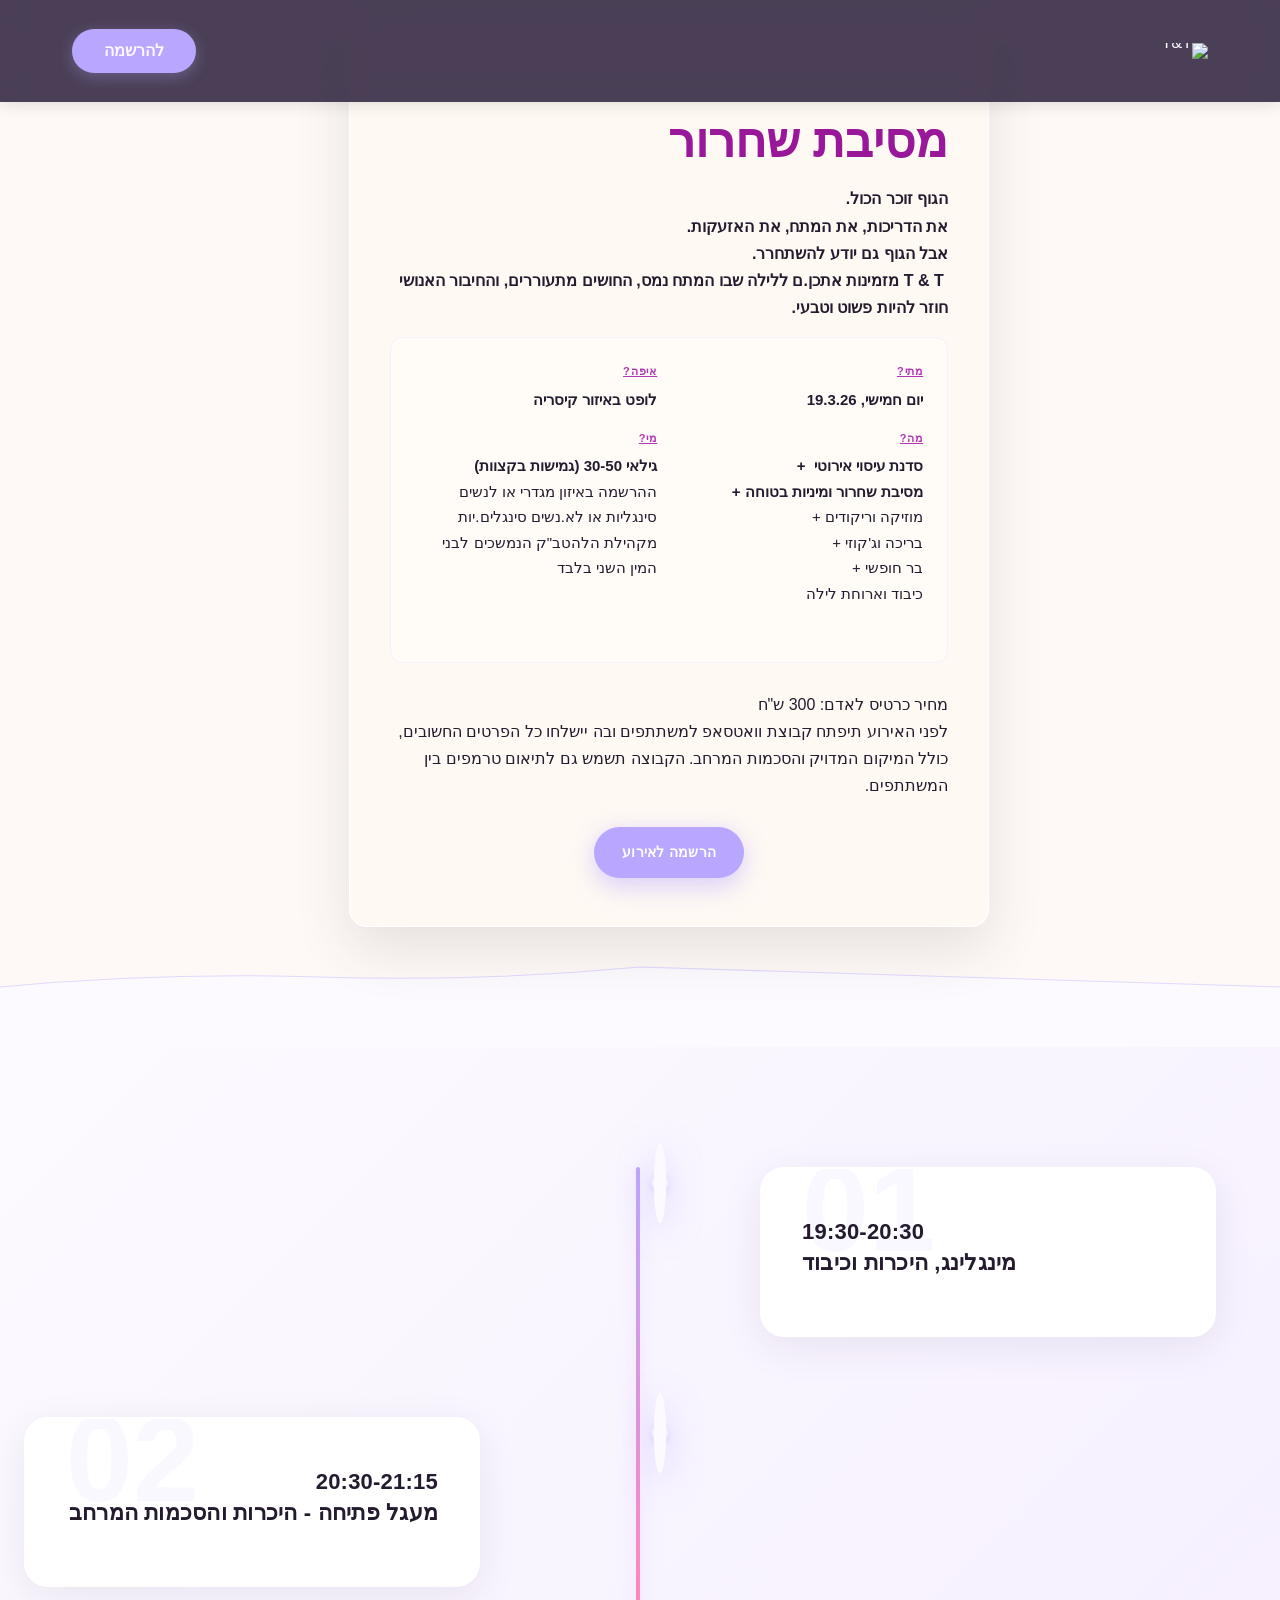
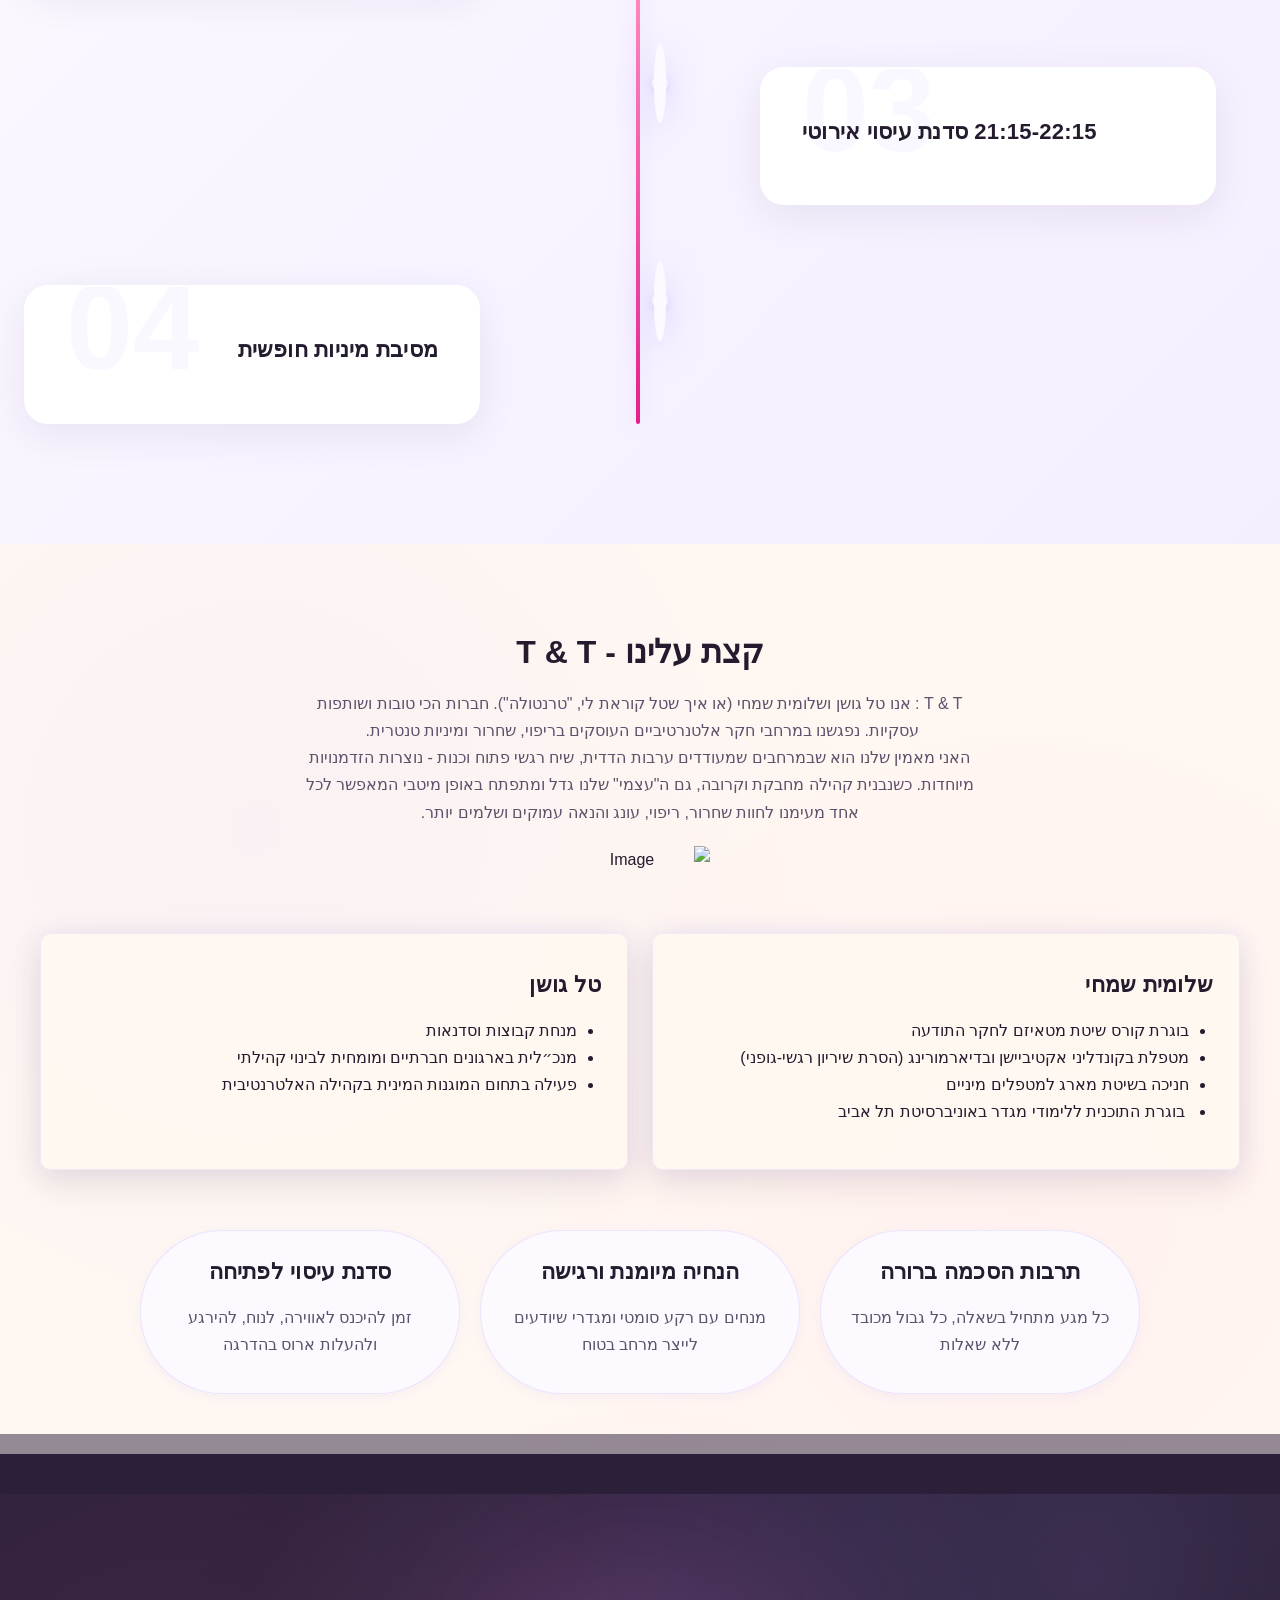
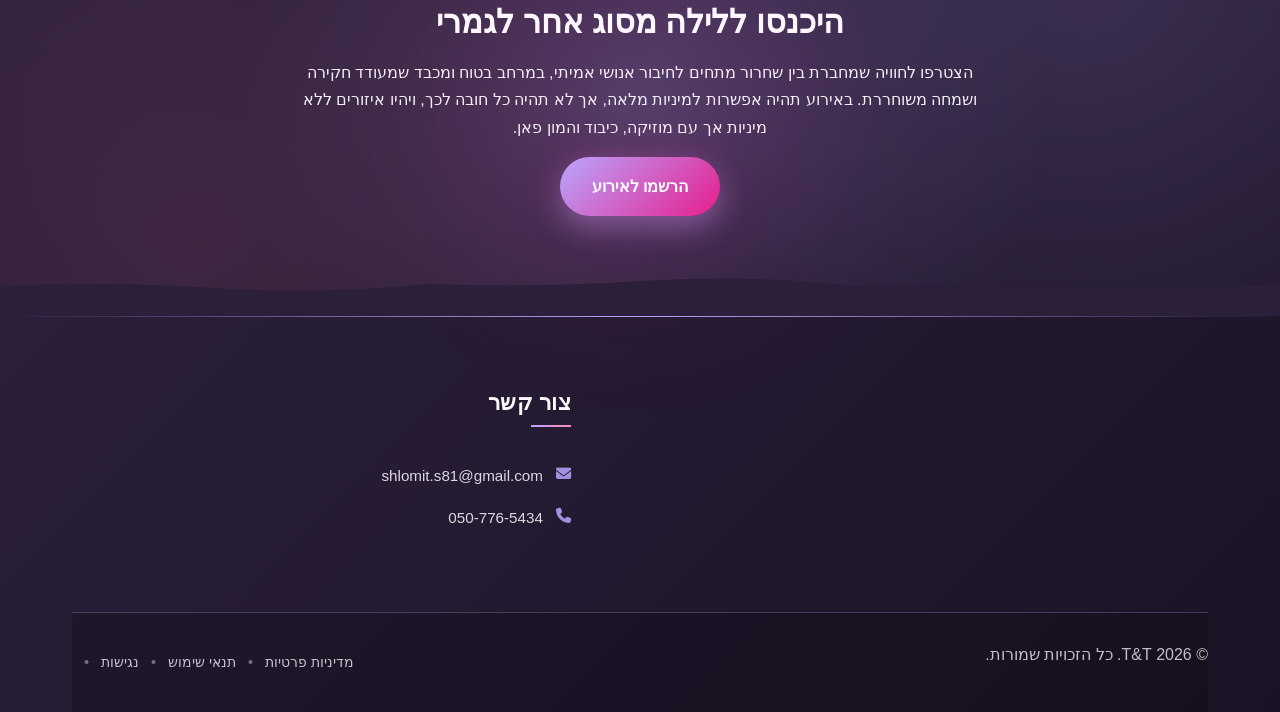
==== index.html @ 91c40672 "Background sync: Progressive GitHub Sync" ====
<!DOCTYPE html>
<html lang="he" dir="rtl">
<head>
    <meta charset="UTF-8">
    <meta name="viewport" content="width=device-width, initial-scale=1.0">
    <meta name="robots" content="index, follow">
    <title>חוויות מגע זוגיות לשחרור מתח ואינטימיות — ZAPPY</title>
    <meta name="description" content="גלו סדנאות couples massage workshop במרחב קדוש ומכבד. ZAPPY מציעה ערבי מבוגרים טרנספורמטיביים לשחרור מתח, חיבור אנושי אמיתי וחקר חושני מבוסס הסכמה.">
    <meta name="keywords" content="couples massage workshop, tension and trauma release, ZAPPY, סדנאות מגע זוגיות, שחרור מתח">
    
    <!-- Favicons -->
    <link rel="icon" type="image/x-icon" href="/assets/favicon.ico">
    <link rel="icon" type="image/png" sizes="16x16" href="/assets/favicon-16x16.png">
    <link rel="icon" type="image/png" sizes="32x32" href="/assets/favicon-32x32.png">
    <link rel="icon" type="image/png" sizes="48x48" href="/assets/favicon-48x48.png">
    <link rel="icon" type="image/png" sizes="192x192" href="/assets/favicon-192x192.png">
    <link rel="icon" type="image/png" sizes="512x512" href="/assets/favicon-512x512.png">
    <link rel="apple-touch-icon" href="/assets/apple-touch-icon.png">
    <!-- Zappy Analytics -->
<script>
(function() {
  'use strict';
  
  // Configuration
  var config = {
    websiteId: '87315eb5-92f8-407b-a94e-891c50e72c09',
    apiUrl: 'https://api.zappy5.com/api/analytics/track',
    sessionDuration: 30 * 60 * 1000, // 30 minutes
    visitorDuration: 30 * 24 * 60 * 60 * 1000, // 30 days
    trackPageViews: true,
    trackClicks: true,
    trackFormSubmissions: true
  };
  
  // Generate or retrieve persistent visitor ID (30 days)
  function getVisitorId() {
    var visitorKey = 'zappy_visitor_' + config.websiteId;
    var visitor = null;
    
    try {
      visitor = localStorage.getItem(visitorKey);
      if (visitor) {
        var visitorData = JSON.parse(visitor);
        var now = Date.now();
        
        // Check if visitor ID is still valid (30 days)
        if (now - visitorData.created < config.visitorDuration) {
          // Update last seen timestamp
          visitorData.lastSeen = now;
          localStorage.setItem(visitorKey, JSON.stringify(visitorData));
          return visitorData.id;
        }
      }
    } catch (e) {
      console.warn('Zappy Analytics: LocalStorage not available');
    }
    
    // Generate new visitor ID
    var newVisitorId = 'zv_' + Date.now() + '_' + Math.random().toString(36).substr(2, 9);
    
    try {
      localStorage.setItem(visitorKey, JSON.stringify({
        id: newVisitorId,
        created: Date.now(),
        lastSeen: Date.now()
      }));
    } catch (e) {
      // Continue without local storage
    }
    
    return newVisitorId;
  }
  
  // Generate or retrieve session ID (30 minutes)
  function getSessionId() {
    var sessionKey = 'zappy_session_' + config.websiteId;
    var session = null;
    
    try {
      session = sessionStorage.getItem(sessionKey);
      if (session) {
        var sessionData = JSON.parse(session);
        var now = Date.now();
        
        // Check if session is still valid
        if (now - sessionData.timestamp < config.sessionDuration) {
          // Update timestamp
          sessionData.timestamp = now;
          sessionStorage.setItem(sessionKey, JSON.stringify(sessionData));
          return sessionData.id;
        }
      }
    } catch (e) {
      console.warn('Zappy Analytics: SessionStorage not available');
    }
    
    // Generate new session ID
    var newSessionId = 'zs_' + Date.now() + '_' + Math.random().toString(36).substr(2, 9);
    
    try {
      sessionStorage.setItem(sessionKey, JSON.stringify({
        id: newSessionId,
        timestamp: Date.now()
      }));
    } catch (e) {
      // Continue without session storage
    }
    
    return newSessionId;
  }
  
  var visitorId = getVisitorId();
  var sessionId = getSessionId();
  
  // Track an event
  function trackEvent(eventType, data) {
    data = data || {};
    
    var eventData = {
      website_id: config.websiteId,
      event_type: eventType,
      page_path: window.location.pathname,
      referrer: document.referrer || 'direct',
      visitor_id: visitorId,
      session_id: sessionId,
      metadata: data
    };
    
    // Use sendBeacon if available (better for page unload events)
    if (navigator.sendBeacon) {
      var blob = new Blob([JSON.stringify(eventData)], { type: 'application/json' });
      navigator.sendBeacon(config.apiUrl, blob);
    } else {
      // Fallback to fetch
      fetch(config.apiUrl, {
        method: 'POST',
        headers: {
          'Content-Type': 'application/json'
        },
        body: JSON.stringify(eventData),
        keepalive: true
      }).catch(function(error) {
        console.warn('Zappy Analytics: Failed to track event', error);
      });
    }
  }
  
  // Track page view
  if (config.trackPageViews) {
    trackEvent('pageview', {
      title: document.title,
      url: window.location.href
    });
  }
  
  // Track clicks on important elements
  if (config.trackClicks) {
    document.addEventListener('click', function(e) {
      var target = e.target;
      
      // Track button clicks (counted as actions)
      if (target.tagName === 'BUTTON' || target.closest('button')) {
        var button = target.tagName === 'BUTTON' ? target : target.closest('button');
        trackEvent('click', {
          element: 'button',
          text: button.textContent.trim().substring(0, 100),
          id: button.id || null,
          class: button.className || null
        });
      }
      
      // Track link clicks (navigation - not counted as actions)
      else if (target.tagName === 'A' || target.closest('a')) {
        var link = target.tagName === 'A' ? target : target.closest('a');
        trackEvent('navigation', {
          element: 'link',
          text: link.textContent.trim().substring(0, 100),
          href: link.href,
          external: link.hostname !== window.location.hostname
        });
      }
    }, true);
  }
  
  // Track form submissions
  if (config.trackFormSubmissions) {
    document.addEventListener('submit', function(e) {
      var form = e.target;
      
      trackEvent('form_submit', {
        form_id: form.id || null,
        form_name: form.name || null,
        form_action: form.action || null,
        form_method: form.method || 'GET'
      });
    }, true);
  }
  
  // Track time on page (send on page unload)
  var pageLoadTime = Date.now();
  
  window.addEventListener('beforeunload', function() {
    var timeOnPage = Math.floor((Date.now() - pageLoadTime) / 1000); // in seconds
    
    trackEvent('page_unload', {
      time_on_page: timeOnPage,
      page_path: window.location.pathname
    });
  });
  
  // Expose tracking function globally for custom events
  window.zappyAnalytics = {
    track: trackEvent,
    getVisitorId: function() { return visitorId; },
    getSessionId: function() { return sessionId; }
  };
  
})();
</script>
<!-- End Zappy Analytics -->
    <meta property="og:title" content="חוויות מגע זוגיות לשחרור מתח ואינטימיות — T&amp;T">
  <meta property="og:description" content="גלו סדנאות couples massage workshop במרחב קדוש ומכבד. T&amp;T מציעה ערבי מבוגרים טרנספורמטיביים לשחרור מתח, חיבור אנושי אמיתי וחקר חושני מבוסס הסכמה.">
  <meta property="og:type" content="website">
  <meta property="og:locale" content="he_IL">
  
  <meta name="twitter:card" content="summary_large_image">
  <meta name="twitter:title" content="חוויות מגע זוגיות לשחרור מתח ואינטימיות — T&amp;T">
  <meta name="twitter:description" content="גלו סדנאות couples massage workshop במרחב קדוש ומכבד. T&amp;T מציעה ערבי מבוגרים טרנספורמטיביים לשחרור מתח, חיבור אנושי אמיתי וחקר חושני מבוסס הסכמה.">
  
  <link rel="stylesheet" href="https://cdnjs.cloudflare.com/ajax/libs/font-awesome/6.4.0/css/all.min.css">

    <!-- Favicons -->
    <link rel="icon" type="image/x-icon" href="/assets/favicon.ico">
    <link rel="icon" type="image/png" sizes="16x16" href="/assets/favicon-16x16.png">
    <link rel="icon" type="image/png" sizes="32x32" href="/assets/favicon-32x32.png">
    <link rel="icon" type="image/png" sizes="48x48" href="/assets/favicon-48x48.png">
    <link rel="icon" type="image/png" sizes="192x192" href="/assets/favicon-192x192.png">
    <link rel="icon" type="image/png" sizes="512x512" href="/assets/favicon-512x512.png">
    <link rel="apple-touch-icon" href="/assets/apple-touch-icon.png">
    <!-- Cookie Consent -->
    <link rel="stylesheet" href="https://cdn.jsdelivr.net/npm/vanilla-cookieconsent@3/dist/cookieconsent.css">
    <script src="https://cdn.jsdelivr.net/npm/vanilla-cookieconsent@3/dist/cookieconsent.umd.js"></script>
    <!-- Mickidum Accessibility Toolbar -->
    <script src="https://cdn.jsdelivr.net/gh/mickidum/acc_toolbar/acctoolbar/acctoolbar.min.js"></script>

<style data-zappy-section-v2-css="true">
/* V2 Regenerated Section CSS */
.index-cta-section {
  position: relative;
  background: linear-gradient(165deg, #2B1F3A 0%, #1F1529 100%);
  background-color: #2B1F3A;
  color: var(--text-light);
  padding: 80px 24px 140px;
  overflow: visible;
  direction: rtl;
}

.index-cta-section::before {
  content: '';
  position: absolute;
  top: 0;
  left: 0;
  width: 100%;
  height: 100%;
  background-image:
    radial-gradient(circle at 85% 20%, rgba(185,166,255,0.15) 0%, transparent 45%),
    radial-gradient(circle at 15% 80%, rgba(255,134,188,0.12) 0%, transparent 50%);
  pointer-events: none;
  z-index: 0;
}

.index-cta-section .index-cta-content {
  position: relative;
  max-width: 900px;
  margin: 0 auto;
  text-align: center;
  z-index: 1;
}

.index-cta-section .index-cta-text-block {
  position: relative;
  z-index: 2;
}

.index-cta-section h2 {
  font-family: Fraunces, ui-serif, Georgia, serif;
  font-size: 48px;
  font-weight: 600;
  line-height: 1.2;
  color: var(--text-light);
  margin: 0 0 24px 0;
  text-align: center;
  max-width: none !important;
}

.index-cta-section p {
  color: var(--text-light);
  line-height: 1.8;
  margin: 0 0 40px 0;
  text-align: center;
  max-width: 700px;
  margin-right: auto;
  margin-left: auto;
  opacity: 0.95;
}

.index-cta-section .index-cta-buttons {
  display: flex;
  flex-direction: row-reverse;
  justify-content: center;
  align-items: center;
  gap: 16px;
  flex-wrap: wrap;
}

.index-cta-section .btn-cta-primary {
  display: inline-block;
  background: linear-gradient(135deg, #B9A6FF 0%, #E61E8C 100%);
  color: #FFFFFF;
  padding: 16px 32px;
  border-radius: 999px;
  font-family: Manrope, ui-sans-serif, system-ui, sans-serif;
  font-weight: 700;
  font-size: 16px;
  text-decoration: none;
  box-shadow: 0 12px 28px rgba(185,166,255,0.35), 0 0 40px rgba(230,30,140,0.25);
  transition: all 0.3s ease;
  position: relative;
  overflow: hidden;
}

.index-cta-section .btn-cta-primary::before {
  content: '';
  position: absolute;
  top: 0;
  left: 0;
  width: 100%;
  height: 100%;
  background: linear-gradient(135deg, rgba(255,255,255,0.2) 0%, transparent 100%);
  opacity: 0;
  transition: opacity 0.3s ease;
}

.index-cta-section .btn-cta-primary:hover {
  transform: translateY(-2px);
  box-shadow: 0 16px 36px rgba(185,166,255,0.45), 0 0 60px rgba(230,30,140,0.35);
}

.index-cta-section .btn-cta-primary:hover::before {
  opacity: 1;
}

.index-cta-section .btn-cta-secondary {
  display: inline-block;
  background: transparent;
  color: var(--text-light);
  padding: 16px 32px;
  border-radius: 999px;
  border: 2px solid rgba(185,166,255,0.4);
  font-family: Manrope, ui-sans-serif, system-ui, sans-serif;
  font-weight: 600;
  font-size: 16px;
  text-decoration: none;
  transition: all 0.3s ease;
  backdrop-filter: blur(8px);
  background-color: rgba(185,166,255,0.08);
}

.index-cta-section .btn-cta-secondary:hover {
  border-color: rgba(185,166,255,0.7);
  background-color: rgba(185,166,255,0.15);
  transform: translateY(-2px);
  box-shadow: 0 8px 20px rgba(185,166,255,0.25);
}

.index-cta-section .index-cta-glow-orb {
  position: absolute;
  top: 50%;
  left: 50%;
  transform: translate(-50%, -50%);
  width: 500px;
  height: 500px;
  background: radial-gradient(circle, rgba(185,166,255,0.25) 0%, rgba(230,30,140,0.15) 40%, transparent 70%);
  border-radius: 50%;
  filter: blur(60px);
  pointer-events: none;
  z-index: 0;
  opacity: 0.6;
  animation: index-cta-pulse 8s ease-in-out infinite;
}

@keyframes index-cta-pulse {
  0%, 100% {
    transform: translate(-50%, -50%) scale(1);
    opacity: 0.6;
  }
  50% {
    transform: translate(-50%, -50%) scale(1.15);
    opacity: 0.8;
  }
}

.index-cta-section .index-cta-divider-wrapper {
  position: absolute;
  bottom: 0;
  left: 0;
  width: 100%;
  height: 60px;
  pointer-events: none;
  z-index: 5;
}

.index-cta-section .index-cta-divider-wrapper svg {
  display: block;
  width: 100%;
  height: 100%;
}

@media (max-width: 768px) {
  .index-cta-section {
    padding: 60px 16px 120px;
  }

  .index-cta-section h2 {
    font-size: 32px;
    margin-bottom: 20px;
  }

  .index-cta-section p {
    font-size: 16px;
    margin-bottom: 32px;
  }

  .index-cta-section .index-cta-buttons {
    flex-direction: column;
    gap: 12px;
  }

  .index-cta-section .btn-cta-primary,
  .index-cta-section .btn-cta-secondary {
    width: 100%;
    max-width: 320px;
    text-align: center;
    padding: 14px 24px;
    font-size: 15px;
  }

  .index-cta-section .index-cta-glow-orb {
    width: 300px;
    height: 300px;
  }
}
</style>
    <link rel="stylesheet" href="/styles.css">

    <style id="zappy-dropdown-submenu-styles">
      /* ========== DESKTOP DROPDOWN SUBMENU STYLES ========== */
      /* Base styles for dropdown submenus - parent must be positioned */
      .nav-menu li:has(.sub-menu), nav li:has(.sub-menu), .navbar li:has(.sub-menu), #navMenu li:has(.sub-menu) { position: relative; }
      /* Submenu base - hidden by default */
      .nav-menu .sub-menu, nav .sub-menu, .navbar .sub-menu, #navMenu .sub-menu { display: block !important; position: absolute !important; top: 100%; left: 0; min-width: 220px; background: white; border-radius: 8px; box-shadow: 0 8px 25px rgba(0,0,0,0.15); padding: 8px 0; opacity: 0; visibility: hidden; transform: translateY(10px); transition: all 0.3s ease; z-index: 1000; list-style: none; pointer-events: none; }
      /* CRITICAL: Desktop hover styles to show dropdown */
      .nav-menu li:hover > .sub-menu, nav li:hover > .sub-menu, .navbar li:hover > .sub-menu, #navMenu li:hover > .sub-menu { opacity: 1 !important; visibility: visible !important; transform: translateY(0) !important; pointer-events: auto !important; }
      /* Submenu item styling */
      .sub-menu li { list-style: none; margin: 0; padding: 0; }
      .sub-menu a { display: block !important; padding: 10px 16px !important; color: var(--text-dark, #333) !important; font-weight: 500; text-decoration: none; white-space: nowrap; transition: background-color 0.2s; }
      .sub-menu a:hover { background-color: #f5f5f5; }
      /* RTL (Hebrew/Arabic) dropdown positioning */
      [dir="rtl"] .nav-menu .sub-menu, [dir="rtl"] nav .sub-menu, [dir="rtl"] .navbar .sub-menu, html[lang="he"] .nav-menu .sub-menu, html[lang="he"] nav .sub-menu, html[lang="he"] .navbar .sub-menu, html[lang="ar"] .nav-menu .sub-menu, html[lang="ar"] nav .sub-menu, html[lang="ar"] .navbar .sub-menu { left: auto !important; right: 0 !important; }
      /* Hide empty dropdown menus */
      .sub-menu:empty, .sub-menu:not(:has(li:not(.zappy-hidden-menu-item))), .sub-menu:not(:has(li)) { display: none !important; opacity: 0 !important; visibility: hidden !important; pointer-events: none !important; }
      /* Desktop: show submenu on Menu Group hover */
      li:has(.menu-group-title):hover > .sub-menu { opacity: 1 !important; visibility: visible !important; transform: translateY(0) !important; pointer-events: auto !important; }
      /* Menu Group title styling */
      .nav-menu > li > .menu-group-title, #navMenu > li > .menu-group-title { display: inline-block; padding: 0.5rem 1rem; cursor: default; user-select: none; }
      
      /* ========== MOBILE SUBMENU STYLES ========== */
      @media (max-width: 768px) {
        .nav-menu .sub-menu, nav .sub-menu, .navbar .sub-menu, #navMenu .sub-menu { position: static !important; transform: none !important; box-shadow: none !important; background: transparent !important; max-height: 0; overflow: hidden; opacity: 0; visibility: hidden; transition: max-height 0.3s ease, opacity 0.3s ease; padding: 0 !important; border-radius: 0 !important; }
        .sub-menu.mobile-expanded { max-height: 500px !important; opacity: 1 !important; visibility: visible !important; padding: 8px 0 8px 16px !important; }
        [dir="rtl"] .sub-menu.mobile-expanded, html[lang="he"] .sub-menu.mobile-expanded { padding: 8px 16px 8px 0 !important; }
        /* Disable hover behavior on mobile */
        .nav-menu li:hover > .sub-menu, nav li:hover > .sub-menu, .navbar li:hover > .sub-menu, #navMenu li:hover > .sub-menu { opacity: 0; visibility: hidden; pointer-events: none; }
        .nav-menu li > .sub-menu.mobile-expanded, nav li > .sub-menu.mobile-expanded, .navbar li > .sub-menu.mobile-expanded, #navMenu li > .sub-menu.mobile-expanded { opacity: 1 !important; visibility: visible !important; pointer-events: auto !important; }
        .nav-menu li:has(.sub-menu), nav li:has(.sub-menu), .navbar li:has(.sub-menu), #navMenu li:has(.sub-menu) { display: flex !important; flex-wrap: wrap !important; align-items: center !important; position: relative !important; min-height: 44px !important; }
        .nav-menu li:has(.sub-menu) > a, nav li:has(.sub-menu) > a, .navbar li:has(.sub-menu) > a, #navMenu li:has(.sub-menu) > a { flex: 1 !important; min-width: 0 !important; }
        .nav-menu li:has(.sub-menu) > .menu-group-title, nav li:has(.sub-menu) > .menu-group-title, .navbar li:has(.sub-menu) > .menu-group-title, #navMenu li:has(.sub-menu) > .menu-group-title { flex: 1 !important; min-width: 0 !important; padding: 0 !important; line-height: inherit !important; }
        .nav-menu li:has(.sub-menu) > .sub-menu, nav li:has(.sub-menu) > .sub-menu, .navbar li:has(.sub-menu) > .sub-menu, #navMenu li:has(.sub-menu) > .sub-menu { flex-basis: 100% !important; width: 100% !important; }
        .nav-menu li:has(.sub-menu) > a [class*="chevron"], .nav-menu li:has(.sub-menu) > a [class*="arrow"], .nav-menu li:has(.sub-menu) > a .fa-chevron-down, .nav-menu li:has(.sub-menu) > a .fa-angle-down, nav li:has(.sub-menu) > a [class*="chevron"], nav li:has(.sub-menu) > a [class*="arrow"], #navMenu li:has(.sub-menu) > a [class*="chevron"], #navMenu li:has(.sub-menu) > a [class*="arrow"] { display: none !important; visibility: hidden !important; }
        .mobile-submenu-toggle { display: flex !important; align-items: center !important; justify-content: center !important; width: 44px !important; height: auto !important; background: transparent !important; border: none !important; cursor: pointer !important; color: var(--text-dark) !important; position: static !important; flex-shrink: 0 !important; align-self: stretch !important; z-index: 2 !important; padding: 0 !important; margin: 0 !important; }
        .mobile-submenu-toggle::after { content: '' !important; width: 0 !important; height: 0 !important; border-left: 6px solid transparent !important; border-right: 6px solid transparent !important; border-top: 7px solid currentColor !important; transition: transform 0.3s ease !important; }
        .mobile-submenu-toggle.expanded::after { transform: rotate(180deg) !important; }
        .sub-menu a { padding: 10px 0 !important; display: block !important; color: var(--text-dark) !important; }
        .navbar .sub-menu li a, nav.navbar .sub-menu li a, .zappy-products-dropdown .sub-menu a { color: var(--text-dark) !important; }
      }
      @media (min-width: 769px) { .mobile-submenu-toggle { display: none !important; } }
    </style>

    <style id="mobile-lang-menu-deployed-css">
    @media (max-width: 768px) {
      .lang-switcher,
      .nav-cta-container .lang-switcher,
      .nav-container .lang-switcher,
      .navbar .lang-switcher,
      .navbar .nav-cta-container .lang-switcher,
      .nav-icons-left .lang-switcher,
      .nav-ecommerce-icons .lang-switcher { display: none !important; }
      .mobile-lang-menu { width: 100%; border-top: 1px solid rgba(128,128,128,0.2); padding: 8px 0 0 0; margin-top: 8px; }
      .mobile-lang-toggle { display: flex !important; align-items: center; justify-content: space-between; width: 100%; padding: 12px 16px; background: none; border: none; cursor: pointer; font-size: 15px; color: inherit; font-family: inherit; }
      .mobile-lang-toggle::after { content: ''; display: inline-block; width: 8px; height: 8px; border-right: 2px solid currentColor; border-bottom: 2px solid currentColor; transform: rotate(45deg); transition: transform 0.3s ease; margin-left: 8px; }
      .mobile-lang-toggle.expanded::after { transform: rotate(-135deg); }
      .mobile-lang-options { max-height: 0; overflow: hidden; transition: max-height 0.3s ease; }
      .mobile-lang-options.expanded { max-height: 300px; }
      .mobile-lang-option { display: flex !important; align-items: center; gap: 10px; padding: 10px 24px; text-decoration: none; color: inherit; font-size: 14px; font-family: inherit; }
      .mobile-lang-option:hover { background: rgba(128,128,128,0.1); }
      .mobile-lang-option.active { font-weight: 600; opacity: 0.7; pointer-events: none; }
      .mobile-lang-option img { width: 20px; height: 20px; border-radius: 50%; }
    }
    @media (min-width: 769px) {
      .mobile-lang-menu { display: none !important; }
    }
    </style>

    <style id="zappy-widget-visibility">
      #mic-access-tool-general-button, .mic-access-tool-general-button,
      #mic-init-access-tool .mic-access-tool-general-button, #mic-init-access-tool #mic-access-tool-general-button,
      ._access-icon, #mic-access-tool-box, .mic-access-tool-box,
      #mic-init-access-tool #mic-access-tool-box, div[id*="mic-access-tool-box"], ._access-menu {
        display: none !important; visibility: hidden !important; opacity: 0 !important; pointer-events: none !important;
      }
    </style>
</head>
<body>

  <nav class="navbar" dir="rtl">
  <button class="mobile-toggle" id="mobileToggle" aria-label="תפריט" data-element-type="button" data-element-id="btn-1773267801933-qqcnd37tu" data-native-element="true">
    <svg class="hamburger-icon" width="24" height="24" viewBox="0 0 24 24" fill="none" style="width: 24px !important; height: 24px !important; display: block !important;">
      <path d="M3 12h18M3 6h18M3 18h18" stroke="currentColor" stroke-width="2" stroke-linecap="round"></path>
    </svg>
    <svg class="close-icon" width="24" height="24" viewBox="0 0 24 24" fill="none" style="display: none !important; width: 24px !important; height: 24px !important;">
      <path d="M18 6L6 18M6 6l12 12" stroke="currentColor" stroke-width="2" stroke-linecap="round"></path>
    </svg>
  </button>
  
  <button class="phone-header-btn" aria-label="התקשר" data-element-type="button" data-element-id="btn-1773267801933-v3cj1zqes" data-native-element="true">
    <svg width="24" height="24" viewBox="0 0 24 24" fill="currentColor" style="width: 24px; height: 24px;">
      <path d="M22 16.92v3a2 2 0 0 1-2.18 2 19.79 19.79 0 0 1-8.63-3.07 19.5 19.5 0 0 1-6-6 19.79 19.79 0 0 1-3.07-8.67A2 2 0 0 1 4.11 2h3a2 2 0 0 1 2 1.72 12.84 12.84 0 0 0 .7 2.81 2 2 0 0 1-.45 2.11L8.09 9.91a16 16 0 0 0 6 6l1.27-1.27a2 2 0 0 1 2.11-.45 12.84 12.84 0 0 0 2.81.7A2 2 0 0 1 22 16.92z"></path>
    </svg>
  </button>
  
  <div class="nav-container">
    <div class="nav-right-group"><div class="nav-brand">
      <a href="/" class="logo-link" style="color: rgb(36, 27, 46) !important;">
        <img src="/assets/t-t-events-and-experiences-logo-1773248964781-0slvv7.webp?v=1773248965121-ynnixu" alt="T&amp;T" class="logo zappy-editable-image" data-image-type="logo" data-original-position="static" style="position: relative;" data-element-type="image" data-element-id="img-1773270565828-bteb2vy9f">
      </a>
    </div><ul class="nav-menu" id="navMenu"></ul></div>
    
    
    
    <div class="nav-cta-container"><li class="nav-cta-item"><a href="#cta" class="nav-cta-btn">להרשמה</a></li></div>
  </div>
</nav>
<script>

// Navbar Mobile Menu Toggle and Contrast Fix
(function() {
  // Use 'load' event instead of 'DOMContentLoaded' to ensure we run AFTER all other scripts
  window.addEventListener('load', function() {
    
    // FIX MOBILE BUTTON CONTRAST
    // Detect navbar background color and apply contrasting color to mobile buttons
    const navbar = document.querySelector('.navbar, nav, header');
    if (!navbar) {
      console.log('[Navbar] Navbar element not found');
      return;
    }
    
    // DECLARE VARIABLES EARLY to avoid Temporal Dead Zone errors
    // These are used in multiple places below
    let mobileToggle = document.getElementById('mobileToggle') ||
                       document.querySelector('.mobile-toggle') ||
                       document.querySelector('.hamburger') ||
                       document.querySelector('.hamburger-menu') ||
                       document.querySelector('.menu-toggle') ||
                       document.querySelector('.burger-menu') ||
                       document.querySelector('[aria-label="Menu"]') ||
                       document.querySelector('[aria-label="תפריט"]');
    
    const phoneBtn = document.querySelector('.phone-header-btn');
    
    const computedStyle = window.getComputedStyle(navbar);
    let bgColor = computedStyle.backgroundColor;
    
    console.log('[Navbar] Initial navbar background:', bgColor);
    
    // Check if background is transparent or rgba with 0 alpha
    const isTransparent = bgColor === 'transparent' || 
                         bgColor === 'rgba(0, 0, 0, 0)' ||
                         (bgColor.startsWith('rgba') && bgColor.includes(', 0)'));
    
    if (isTransparent) {
      // Check for background-image or gradient
      const bgImage = computedStyle.backgroundImage;
      if (bgImage && bgImage !== 'none') {
        console.log('[Navbar] Navbar has background image/gradient, using dark text');
        bgColor = 'rgb(240, 240, 240)'; // Assume light background
      } else {
        // Transparent navbar - check body background
        const bodyBg = window.getComputedStyle(document.body).backgroundColor;
        console.log('[Navbar] Navbar transparent, using body background:', bodyBg);
        bgColor = bodyBg;
      }
    }
    
    // Calculate luminance to determine if background is light or dark
    const rgb = bgColor.match(/\d+/g);
    if (rgb && rgb.length >= 3) {
      const r = parseInt(rgb[0]);
      const g = parseInt(rgb[1]);
      const b = parseInt(rgb[2]);
      const luminance = (0.299 * r + 0.587 * g + 0.114 * b) / 255;
      
      // Mobile button colors are set by Claude's AI-generated CSS (same as .nav-menu a)
      // No dynamic color overrides needed - colors come from the generated navbar CSS
      console.log('[Navbar] Mobile button colors preserved from Claude CSS (luminance:', luminance.toFixed(2) + ')');
      
      // FIX ICON SIZES - Ensure SVGs are properly sized and visible
      // INJECT CRITICAL CSS TO OVERRIDE ANY CONFLICTING RULES
      const criticalCSS = document.createElement('style');
      criticalCSS.id = 'zappy-mobile-nav-fix';
      const htmlLang = document.documentElement.lang || 'en';
      const htmlDir = document.documentElement.dir || 'ltr';
      // Check both dir attribute AND lang for RTL detection
      // dir="rtl" is the most reliable indicator
      const isRTL = htmlDir === 'rtl' || htmlLang === 'he' || htmlLang === 'ar';
      
      criticalCSS.textContent = `
        /* Hide mobile buttons on desktop, show only on mobile */
        @media (min-width: 769px) {
          .mobile-toggle,
          .phone-header-btn {
            display: none !important;
          }
        }
        
        /* Show and position mobile buttons correctly on mobile */
        @media (max-width: 768px) {
          .mobile-toggle,
          .phone-header-btn {
            position: absolute !important;
            top: 50% !important;
            transform: translateY(-50%) !important;
            z-index: 1001 !important;
            display: flex !important;
            align-items: center !important;
            justify-content: center !important;
            width: 36px !important;
            height: 36px !important;
            border-radius: 50% !important;
            border: none !important;
            cursor: pointer !important;
            padding: 6px !important;
            background: none !important;
            color: var(--nav-text, var(--text-dark)) !important;
          }
          
          /* LTR positioning (default): hamburger LEFT, phone RIGHT */
          html:not([dir="rtl"]):not([lang="he"]):not([lang="ar"]) .mobile-toggle,
          html[dir="ltr"] .mobile-toggle {
            left: 12px !important;
            right: auto !important;
          }
          html:not([dir="rtl"]):not([lang="he"]):not([lang="ar"]) .phone-header-btn,
          html[dir="ltr"] .phone-header-btn {
            right: 12px !important;
            left: auto !important;
          }
          
          /* RTL positioning: hamburger RIGHT, phone LEFT */
          html[dir="rtl"] .mobile-toggle,
          html[lang="he"] .mobile-toggle,
          html[lang="ar"] .mobile-toggle {
            right: 12px !important;
            left: auto !important;
          }
          html[dir="rtl"] .phone-header-btn,
          html[lang="he"] .phone-header-btn,
          html[lang="ar"] .phone-header-btn {
            left: 12px !important;
            right: auto !important;
          }
          
          /* CRITICAL: Ensure nav-container has min-height on mobile */
          /* All children are positioned absolutely/fixed on mobile, so height:auto collapses to 0 */
          .nav-container {
            min-height: 70px !important;
            position: relative !important;
          }
          
          /* Ensure SVG icons are properly sized and inherit color */
          .mobile-toggle svg,
          .phone-header-btn svg {
            width: 24px !important;
            height: 24px !important;
            /* Don't force display - let JavaScript control hamburger/close toggle */
          }
          
          /* Reset nav-cta-container on mobile - remove desktop box-shadow/padding */
          /* that creates a visible ghost box when CTA button is hidden */
          .nav-cta-container {
            box-shadow: none !important;
            padding: 0 !important;
          }
          
          /* Hide nav-cta-container entirely on mobile when there's no lang-switcher */
          /* (only the CTA button is inside, and it's hidden on mobile) */
          .nav-cta-container:not(:has(.lang-switcher)) {
            display: none !important;
          }
          
          /* CRITICAL: Prevent hero image fade gradient from bleeding over headline text */
          /* The .image-fade-gradient has bottom: -30px (extends below parent) */
          /* On mobile stacked layout, this overlaps the h1 text below the image */
          .hero-image-column {
            overflow: hidden !important;
          }
          .image-fade-gradient {
            bottom: 0 !important;
          }
          
          /* Hide desktop language switcher on mobile - hamburger menu handles it */
          /* High specificity to override stored CSS */
          .lang-switcher,
          .nav-cta-container .lang-switcher,
          .nav-container .lang-switcher,
          .navbar .lang-switcher,
          .navbar .nav-cta-container .lang-switcher {
            display: none !important;
          }
        }
      `;
      
      // Remove existing fix if present and inject new one
      const existing = document.getElementById('zappy-mobile-nav-fix');
      if (existing) existing.remove();
      document.head.appendChild(criticalCSS);
      
      console.log('[Navbar] Critical CSS injected for mobile nav positioning');
      
      // ONLY apply inline positioning styles on mobile viewport
      // On desktop, the CSS handles hiding these buttons with display: none
      // Inline styles were breaking desktop layout by overriding CSS
      const isMobileViewport = window.innerWidth <= 768;
      
      if (mobileToggle) {
        // Icon sizing applies to all viewports for consistency
        const hamburgerIcon = mobileToggle.querySelector('.hamburger-icon');
        const closeIcon = mobileToggle.querySelector('.close-icon');
        
        if (hamburgerIcon) {
          hamburgerIcon.style.setProperty('width', '24px', 'important');
          hamburgerIcon.style.setProperty('height', '24px', 'important');
          hamburgerIcon.style.setProperty('display', 'block', 'important'); // Show hamburger by default
        }
        if (closeIcon) {
          closeIcon.style.setProperty('width', '24px', 'important');
          closeIcon.style.setProperty('height', '24px', 'important');
          closeIcon.style.setProperty('display', 'none', 'important'); // Hide close icon by default
        }
        
        // ONLY set positioning inline styles on mobile
        if (isMobileViewport) {
          mobileToggle.style.setProperty('position', 'absolute', 'important');
          mobileToggle.style.setProperty('top', '50%', 'important');
          mobileToggle.style.setProperty('transform', 'translateY(-50%)', 'important');
          mobileToggle.style.setProperty('z-index', '1001', 'important');
          
          // Clear any inline left/right so CSS can take over based on html[dir]
          mobileToggle.style.removeProperty('left');
          mobileToggle.style.removeProperty('right');
          
          console.log('[Navbar] Mobile toggle positioning applied (mobile viewport)');
        } else {
          // On desktop, clear any positioning styles to let CSS handle it
          mobileToggle.style.removeProperty('position');
          mobileToggle.style.removeProperty('top');
          mobileToggle.style.removeProperty('transform');
          mobileToggle.style.removeProperty('z-index');
          mobileToggle.style.removeProperty('left');
          mobileToggle.style.removeProperty('right');
          console.log('[Navbar] Desktop viewport - cleared mobile toggle inline positioning');
        }
      }
      
      if (phoneBtn) {
        // Icon sizing applies to all viewports
        const phoneIcon = phoneBtn.querySelector('svg');
        if (phoneIcon) {
          phoneIcon.style.width = '24px';
          phoneIcon.style.height = '24px';
          phoneIcon.setAttribute('width', '24');
          phoneIcon.setAttribute('height', '24');
        }
        
        // ONLY set positioning inline styles on mobile
        if (isMobileViewport) {
          phoneBtn.style.setProperty('position', 'absolute', 'important');
          phoneBtn.style.setProperty('top', '50%', 'important');
          phoneBtn.style.setProperty('transform', 'translateY(-50%)', 'important');
          phoneBtn.style.setProperty('z-index', '1001', 'important');
          
          // Clear any inline left/right so CSS can take over based on html[dir]
          phoneBtn.style.removeProperty('left');
          phoneBtn.style.removeProperty('right');
          
          console.log('[Navbar] Phone button positioning applied (mobile viewport)');
        } else {
          // On desktop, clear any positioning styles to let CSS handle it
          phoneBtn.style.removeProperty('position');
          phoneBtn.style.removeProperty('top');
          phoneBtn.style.removeProperty('transform');
          phoneBtn.style.removeProperty('z-index');
          phoneBtn.style.removeProperty('left');
          phoneBtn.style.removeProperty('right');
          console.log('[Navbar] Desktop viewport - cleared phone button inline positioning');
        }
      }
    } else {
      console.log('[Navbar] Could not parse background color:', bgColor);
    }
    
    // MOBILE MENU TOGGLE
    // Re-query in case DOM changed (mobileToggle already declared at top of function)
    mobileToggle = document.getElementById('mobileToggle') ||
                   document.querySelector('.mobile-toggle') ||
                   document.querySelector('.hamburger') ||
                   document.querySelector('.hamburger-menu') ||
                   document.querySelector('.menu-toggle') ||
                   document.querySelector('.burger-menu') ||
                   document.querySelector('[aria-label="Menu"]') ||
                   document.querySelector('[aria-label="תפריט"]');
    
    // EXPANDED SEARCH: Find nav menu by ID or class
    const navMenu = document.getElementById('navMenu') ||
                  document.querySelector('.nav-menu') ||
                  document.querySelector('.nav-links') ||
                  document.querySelector('nav ul:not(.submenu)');
    
    if (!mobileToggle || !navMenu) {
      console.log('[Navbar] Mobile toggle or menu not found:', { toggle: !!mobileToggle, menu: !!navMenu });
      return;
    }
    
    // Ensure navMenu has ID for CSS targeting
    if (!navMenu.id) {
      navMenu.id = 'navMenu';
    }
    
    console.log('[Navbar] Initializing mobile menu...');
    
    // Remove any existing event listeners by cloning the button
    const newToggle = mobileToggle.cloneNode(true);
    mobileToggle.parentNode.replaceChild(newToggle, mobileToggle);
    
    // Toggle menu on button click - use newToggle now
    newToggle.addEventListener('click', function(e) {
      e.preventDefault();
      e.stopPropagation();
      
      const hamburgerIcon = this.querySelector('.hamburger-icon');
      const closeIcon = this.querySelector('.close-icon');
      const isActive = navMenu.classList.contains('active');
      
      if (isActive) {
        // Close menu
        navMenu.classList.remove('active');
        if (hamburgerIcon) hamburgerIcon.style.setProperty('display', 'block', 'important');
        if (closeIcon) closeIcon.style.setProperty('display', 'none', 'important');
        document.body.style.overflow = '';
        console.log('[Navbar] Menu closed');
      } else {
        // Open menu
        navMenu.classList.add('active');
        if (hamburgerIcon) hamburgerIcon.style.setProperty('display', 'none', 'important');
        if (closeIcon) closeIcon.style.setProperty('display', 'block', 'important');
        document.body.style.overflow = 'hidden';
        console.log('[Navbar] Menu opened');
      }
    });
    
    // Close menu when clicking nav links (but NOT dropdown toggles)
    const navLinks = navMenu.querySelectorAll('a');
    navLinks.forEach(function(link) {
      link.addEventListener('click', function() {
        // Don't close if it's a dropdown child (unless it's a real navigation link)
        if (this.getAttribute('href') === '#') return;
        
        const hamburgerIcon = newToggle.querySelector('.hamburger-icon');
        const closeIcon = newToggle.querySelector('.close-icon');
        
        navMenu.classList.remove('active');
        if (hamburgerIcon) hamburgerIcon.style.setProperty('display', 'block', 'important');
        if (closeIcon) closeIcon.style.setProperty('display', 'none', 'important');
        document.body.style.overflow = '';
        console.log('[Navbar] Menu closed (link clicked)');
      });
    });
    
    // DROPDOWN MENU TOGGLE (for mobile and touch devices)
    var dropdownToggles = navMenu.querySelectorAll('.dropdown-toggle');
    dropdownToggles.forEach(function(toggle) {
      toggle.addEventListener('click', function(e) {
        e.preventDefault();
        e.stopPropagation();
        var parent = this.closest('.nav-dropdown');
        if (!parent) return;
        
        // Close other open dropdowns at the same level
        var siblings = parent.parentNode.querySelectorAll('.nav-dropdown.open');
        siblings.forEach(function(sib) {
          if (sib !== parent) sib.classList.remove('open');
        });
        
        parent.classList.toggle('open');
        console.log('[Navbar] Dropdown toggled:', parent.classList.contains('open') ? 'open' : 'closed');
      });
    });
    
    // Close dropdowns when clicking outside
    document.addEventListener('click', function(e) {
      if (!e.target.closest('.nav-dropdown')) {
        var openDropdowns = document.querySelectorAll('.nav-dropdown.open');
        openDropdowns.forEach(function(dd) { dd.classList.remove('open'); });
      }
    });
    
    console.log('[Navbar] Dropdown handlers initialized for ' + dropdownToggles.length + ' dropdowns');
    
    // Phone button functionality (phoneBtn already declared at top of function)
    if (phoneBtn) {
      phoneBtn.addEventListener('click', function() {
        // Get phone number from placeholder in page or use default
        const phoneLinks = document.querySelectorAll('a[href^="tel:"]');
        const phoneNumber = phoneLinks.length > 0 
          ? phoneLinks[0].getAttribute('href').replace('tel:', '')
          : '050-776-5434';
        
        window.location.href = 'tel:' + phoneNumber;
        console.log('[Navbar] Phone button clicked');
      });
    }
    
    console.log('[Navbar] Mobile menu initialized successfully');
    
    // === WHATSAPP BUTTON VISIBILITY FIX ===
    // Ensure WhatsApp floating button is hidden on desktop and visible on mobile
    // IMPORTANT: Only target the floating button by its class, NOT generic wa.me links
    const handleWhatsAppVisibility = function() {
      const whatsappBtn = document.querySelector('.whatsapp-float');
      if (whatsappBtn) {
        const isDesktop = window.innerWidth >= 769;
        if (isDesktop) {
          whatsappBtn.style.setProperty('display', 'none', 'important');
          whatsappBtn.style.setProperty('visibility', 'hidden', 'important');
          whatsappBtn.style.setProperty('opacity', '0', 'important');
          whatsappBtn.style.setProperty('pointer-events', 'none', 'important');
          console.log('[WhatsApp] Button hidden on desktop');
        } else {
          whatsappBtn.style.removeProperty('display');
          whatsappBtn.style.removeProperty('visibility');
          whatsappBtn.style.removeProperty('opacity');
          whatsappBtn.style.removeProperty('pointer-events');
          console.log('[WhatsApp] Button visible on mobile');
        }
      }
    };
    
    // Run on load
    handleWhatsAppVisibility();
    
    // Run on resize with debouncing
    let resizeTimer;
    window.addEventListener('resize', function() {
      clearTimeout(resizeTimer);
      resizeTimer = setTimeout(handleWhatsAppVisibility, 100);
    });
  });
})();

</script>
  
  <main>
    



<section class="index-hero-section" data-layout-spec="בית-hero" data-hero-type="fullscreen-scrim" id="zappy-section-0" data-zappy-content-align="top-center" style="--zappy-bg-overlay: rgba(255, 248, 242, 0.62); --zappy-bg-image: url(&quot;assets/business-general-hero-upload-1773252700909.webp&quot;); background-image: linear-gradient(rgba(255, 248, 242, 0.62), rgba(255, 248, 242, 0.62)), url(&quot;assets/business-general-hero-upload-1773252700909.webp&quot;); background-size: cover; background-position: center center; background-repeat: no-repeat; position: relative; overflow: hidden;" data-zappy-bg-type="image" data-zappy-bg-color="" data-zappy-bg-image="assets/business-general-hero-upload-1773252700909.webp" data-zappy-bg-overlay-color="#fff8f2" data-zappy-bg-overlay-opacity="62" data-zappy-bg-video-type="" data-zappy-bg-video-url=""><style data-zappy-align-style="true">#zappy-section-0 > [data-zappy-align-target] { margin-top: 0 !important; margin-bottom: auto !important; margin-left: auto !important; margin-right: auto !important; align-items: flex-start !important; justify-content: center !important; }  @media (max-width: 768px) { #zappy-section-0 > [data-zappy-align-target] { align-items: center !important; justify-content: flex-start !important; margin-top: 0 !important; margin-bottom: auto !important; margin-left: auto !important; margin-right: auto !important; } #zappy-section-0 > [data-zappy-align-target] > * { margin-left: auto !important; margin-right: auto !important; } }</style>
  <!-- Background Image Layer -->
  <img data-hero-bg="true" data-placeholder="index-hero-bg" data-context="Bright, sunlit luxury suite or venue interior with warm natural light streaming through sheer curtains, soft cream and blush tones, elegant modern furniture, plush textures, inviting ambiance that feels safe and welcoming, sophisticated adult space for connection and celebration, professional photography style, high-end hospitality aesthetic" class="index-hero-bg-image zappy-editable-image" width="1920" height="1080" src="/assets/site-index-hero-bg.webp" alt="חלל אירוח יוקרתי מואר באור טבעי" data-element-type="image" data-element-id="img-1773245053439-qc6bap8r2" style="display: none;" data-zappy-original-bg="hidden">
  
  <!-- Scrim Overlay for Text Legibility -->
  <div class="index-hero-scrim" aria-hidden="true" data-zappy-gradient-scrim="true" style="opacity: 1; display: none;" data-zappy-scrim-orig-opacity="" data-zappy-original-bg="hidden"></div>
  
  <!-- Content Overlay Group -->
  <div class="index-hero-content" data-zappy-align-target="true">
    <div class="index-hero-card">
      
      <h3 style="text-align: center"></h3><div class="zappy-inserted-element" id="zappy-element-1773250433580-khwxwg7t3" data-element-id="zappy-element-1773250433580-khwxwg7t3" data-element-type="paragraph" style="margin-left: auto; margin-right: auto; width: 100%; max-width: 559px !important;"><h3 style="text-align: center;" data-element-id="move-1773259824660-55xqfese">&nbsp;</h3><h1 style=""><font color="#991799">מסיבת שחרור</font></h1><p style=""><b>הגוף זוכר הכול.<br>
את הדריכות, את המתח, את האזעקות.<br>
אבל הגוף גם יודע להשתחרר.<br>&nbsp;T &amp; T מזמינות אתכן.ם ללילה שבו המתח נמס, החושים מתעוררים, והחיבור האנושי חוזר להיות פשוט וטבעי.&nbsp;&nbsp;</b></p></div>
      
      <!-- Event Details Module -->
      <div class="index-hero-event-module">
        <div class="index-hero-event-item" style="justify-content: flex-start; width: 100%; text-align: right; margin-left: 0px; margin-right: 0px;">
          <span class="index-hero-event-label" style=""><font color="#b336b3"><u>מתי?</u></font></span>
          <span class="index-hero-event-value" style="">יום חמישי, 19.3.26</span>
        </div>
        <div class="index-hero-event-item">
          <span class="index-hero-event-label" style=""><font color="#b336b3"><u>איפה?</u></font></span>
          <span class="index-hero-event-value" style="">לופט באיזור קיסריה</span>
        </div>
        <div class="index-hero-event-item index-hero-event-format" style="">
          <span class="index-hero-event-label" style=""><font color="#b336b3"><u>מה?</u></font></span>
          <span class="index-hero-event-value" style="">סדנת עיסוי אירוטי&nbsp; +<br>מסיבת שחרור ומיניות בטוחה +<br><span style="font-weight: normal;">מוזיקה וריקודים +<br>בריכה וג'קוזי +<br>בר חופשי +<br>כיבוד וארוחת לילה</span></span><span class="index-hero-event-value" style="">&nbsp; &nbsp;</span>
        </div>
        <div class="index-hero-event-item index-hero-event-capacity" style="text-align: right">
          <span class="index-hero-event-label"><font color="#b336b3"><u>מי?</u></font></span>
          <span class="index-hero-event-value" style="">גילאי 30-50 (גמישות בקצוות)<br><span style="font-weight: normal;">ההרשמה באיזון מגדרי או לנשים סינגליות או לא.נשים סינגלים.יות מקהילת הלהטב"ק הנמשכים לבני המין השני בלבד</span></span>
        </div>
      </div><div class="zappy-inserted-element" id="zappy-element-1773253408164-8obfubo9q" data-element-id="zappy-element-1773253408164-8obfubo9q" data-element-type="h2" data-zappy-newly-inserted="true" style="margin-left: auto; margin-right: auto; width: 100%; max-width: 559px !important;">מחיר כרטיס לאדם: 300 ש"ח</div><div class="zappy-inserted-element" id="zappy-element-1773252974230-ybuz7u4n7" data-element-id="zappy-element-1773252974230-ybuz7u4n7" data-element-type="paragraph" style="margin-left: auto; margin-right: auto; width: 100%; max-width: 559px !important;">לפני האירוע תיפתח קבוצת וואטסאפ למשתתפים ובה יישלחו כל הפרטים החשובים, כולל המיקום המדויק והסכמות המרחב.&nbsp;הקבוצה תשמש גם לתיאום טרמפים בין המשתתפים.&nbsp;<br>&nbsp;</div>
      
      <!-- CTA Row -->
      <div class="index-hero-cta-row" style="text-align: center !important; display: flex !important; justify-content: center !important; align-items: flex-start !important; width: 100% !important;">
        <a href="#https://forms.gle/dmoj5BGZA29bovmg6" class="index-hero-btn-primary btn btn-primary" data-element-type="button" data-element-id="btn-1773245053430-p80j5rzd8" data-native-element="true" style="outline: none; border-color: var(--primary-color, var(--primary, #8B0000)) !important; color: rgb(255, 255, 255) !important; background-color: var(--primary-color, var(--primary, #8B0000)) !important; background-image: none !important;">הרשמה לאירוע</a>
        
      </div>
    </div>
  </div>
  
  <!-- Bottom Divider: Soft Gradient Mist with Temple Arch Contour -->
  <div class="index-hero-divider-wrapper">
    <svg aria-hidden="true" viewBox="0 0 1200 120" preserveAspectRatio="none" xmlns="http://www.w3.org/2000/svg">
      <defs>
        <linearGradient id="index-hero-mist-gradient" x1="0%" y1="0%" x2="0%" y2="100%">
          <stop offset="0%" style="stop-color:#B9A6FF;stop-opacity:0.25"></stop>
          <stop offset="50%" style="stop-color:#FF86BC;stop-opacity:0.18"></stop>
          <stop offset="100%" style="stop-color:#FCFAFF;stop-opacity:0.95"></stop>
        </linearGradient>
      </defs>
      <path d="M0,120 L0,60 Q150,45 300,50 T600,40 Q750,45 900,50 T1200,60 L1200,120 Z" fill="var(--bg-light)"></path>
      <path d="M0,60 Q150,45 300,50 T600,40 Q750,45 900,50 T1200,60" fill="var(--bg-light)" stroke="var(--primary)" stroke-width="1" opacity="0.4"></path>
    </svg>
  </div>
</section>





<section style="position: relative; width: 100%; max-width: 100%; box-sizing: border-box; background: linear-gradient(135deg, var(--bg-light) 0%, #F5EEFF 100%); overflow: hidden; padding: 120px 0;" data-zappy-section="true" class="section" id="layout-1773263803037">
  <style>
    .timeline-grid {
      max-width: 1400px;
      margin: 0 auto;
      padding: 0 24px;
      display: grid;
      grid-template-columns: 1fr;
      gap: 0;
      position: relative;
    }

    .timeline-grid::before {
      content: '';
      position: absolute;
      right: 50%;
      top: 0;
      bottom: 0;
      width: 4px;
      background: linear-gradient(180deg, var(--primary), var(--secondary), var(--accent));
      border-radius: 4px;
      box-shadow: 0 0 20px rgba(185, 166, 255, 0.4);
    }

    .timeline-item {
      position: relative;
      display: grid;
      grid-template-columns: 1fr 80px 1fr;
      gap: 40px;
      margin-bottom: 80px;
      opacity: 0;
      animation: slideInTimeline 0.8s ease forwards;
    }

    .timeline-item:nth-child(1) { animation-delay: 0.1s; }
    .timeline-item:nth-child(2) { animation-delay: 0.2s; }
    .timeline-item:nth-child(3) { animation-delay: 0.3s; }
    .timeline-item:nth-child(4) { animation-delay: 0.4s; }

    @keyframes slideInTimeline {
      from {
        opacity: 0;
        transform: translateY(30px);
      }
      to {
        opacity: 1;
        transform: translateY(0);
      }
    }

    .timeline-content-right {
      grid-column: 1;
      text-align: left;
      padding-left: 60px;
    }

    .timeline-content-left {
      grid-column: 3;
      text-align: right;
      padding-right: 60px;
    }

    .timeline-marker {
      grid-column: 2;
      display: flex;
      align-items: center;
      justify-content: center;
      position: relative;
      z-index: 2;
    }

    .timeline-dot {
      width: 80px;
      height: 80px;
      border-radius: 50%;
      background: linear-gradient(135deg, var(--primary), var(--secondary));
      border: 6px solid var(--bg-light);
      display: flex;
      align-items: center;
      justify-content: center;
      box-shadow: 0 8px 32px rgba(185, 166, 255, 0.5);
      transition: all 0.4s cubic-bezier(0.34, 1.56, 0.64, 1);
      position: relative;
    }

    .timeline-item:hover .timeline-dot {
      transform: scale(1.2) rotate(360deg);
      box-shadow: 0 12px 48px rgba(230, 30, 140, 0.6);
    }

    .timeline-dot::before {
      content: '';
      position: absolute;
      width: 100%;
      height: 100%;
      border-radius: 50%;
      background: linear-gradient(135deg, var(--accent), var(--secondary));
      opacity: 0;
      animation: pulse 2s ease-in-out infinite;
    }

    @keyframes pulse {
      0%, 100% {
        transform: scale(0.8);
        opacity: 0;
      }
      50% {
        transform: scale(1.3);
        opacity: 0.3;
      }
    }

    .timeline-card {
      background: white;
      padding: 40px;
      border-radius: 24px;
      box-shadow: 0 10px 40px rgba(43, 31, 58, 0.08);
      position: relative;
      transition: all 0.4s cubic-bezier(0.34, 1.56, 0.64, 1);
      border: 2px solid transparent;
      overflow: hidden;
    }

    .timeline-card::before {
      content: '';
      position: absolute;
      top: 0;
      left: 0;
      right: 0;
      height: 6px;
      background: var(--gradient-primary);
      transform: scaleX(0);
      transform-origin: right;
      transition: transform 0.6s cubic-bezier(0.34, 1.56, 0.64, 1);
    }

    .timeline-item:nth-child(even) .timeline-card::before {
      background: var(--gradient-secondary);
    }

    .timeline-card:hover::before {
      transform: scaleX(1);
      transform-origin: left;
    }

    .timeline-card:hover {
      transform: translateY(-8px);
      box-shadow: 0 20px 60px rgba(230, 30, 140, 0.15);
      border-color: var(--primary);
    }

    .timeline-card h3 {
      font-family: var(--font-heading);
      font-size: 32px;
      font-weight: 700;
      color: var(--text-dark);
      margin: 0 0 16px 0;
      line-height: 1.3;
      position: relative;
      display: inline-block;
    }

    .timeline-card h3::after {
      content: '';
      position: absolute;
      bottom: -8px;
      right: 0;
      width: 0;
      height: 3px;
      background: var(--gradient-primary);
      transition: width 0.6s cubic-bezier(0.34, 1.56, 0.64, 1);
    }

    .timeline-card:hover h3::after {
      width: 100%;
    }

    .timeline-number {
      position: absolute;
      top: -20px;
      left: 40px;
      font-family: var(--font-heading);
      font-size: 120px;
      font-weight: 900;
      color: var(--primary);
      opacity: 0.08;
      line-height: 1;
      pointer-events: none;
    }

    .timeline-icon-wrapper {
      position: relative;
      z-index: 1;
    }

    /* Alternate positioning for odd/even items */
    .timeline-item:nth-child(odd) .timeline-content-right {
      grid-column: 1;
    }

    .timeline-item:nth-child(odd) .timeline-content-left {
      grid-column: 3;
      opacity: 0;
      pointer-events: none;
    }

    .timeline-item:nth-child(even) .timeline-content-right {
      opacity: 0;
      pointer-events: none;
    }

    .timeline-item:nth-child(even) .timeline-content-left {
      grid-column: 3;
    }

    @media (max-width: 968px) {
      .timeline-grid::before {
        right: 24px;
        left: auto;
      }

      .timeline-item {
        grid-template-columns: 80px 1fr;
        gap: 24px;
        margin-bottom: 60px;
      }

      .timeline-marker {
        grid-column: 1;
      }

      .timeline-content-right,
      .timeline-content-left {
        grid-column: 2 !important;
        text-align: right !important;
        padding: 0 !important;
        opacity: 1 !important;
        pointer-events: all !important;
      }

      .timeline-card {
        padding: 32px 24px;
      }

      .timeline-card h3 {
        font-size: 26px;
      }

      .timeline-number {
        font-size: 80px;
        top: -10px;
        left: 24px;
      }

      .timeline-dot {
        width: 64px;
        height: 64px;
      }
    }

    @media (max-width: 640px) {
      .timeline-card h3 {
        font-size: 22px;
      }

      .timeline-dot {
        width: 56px;
        height: 56px;
      }
    }
  </style>

  <div class="timeline-grid">
    <div class="timeline-item">
      <div class="timeline-content-right">
        <div class="timeline-card">
          <span class="timeline-number">01</span>
          <h3>19:30-20:30<br>מינגלינג, היכרות וכיבוד</h3>
        </div>
      </div>
      <div class="timeline-marker">
        <div class="timeline-dot">
          <div class="timeline-icon-wrapper">
            <!-- Icon 1 -->
          </div>
        </div>
      </div>
      <div class="timeline-content-left"></div>
    </div>

    <div class="timeline-item">
      <div class="timeline-content-right"></div>
      <div class="timeline-marker">
        <div class="timeline-dot">
          <div class="timeline-icon-wrapper">
            <!-- Icon 2 -->
          </div>
        </div>
      </div>
      <div class="timeline-content-left">
        <div class="timeline-card">
          <span class="timeline-number">02</span>
          <h3>20:30-21:15<br>מעגל פתיחה - היכרות והסכמות המרחב</h3>
        </div>
      </div>
    </div>

    <div class="timeline-item">
      <div class="timeline-content-right">
        <div class="timeline-card">
          <span class="timeline-number">03</span>
          <h3>21:15-22:15 סדנת עיסוי אירוטי</h3>
        </div>
      </div>
      <div class="timeline-marker">
        <div class="timeline-dot">
          <div class="timeline-icon-wrapper">
            <!-- Icon 3 -->
          </div>
        </div>
      </div>
      <div class="timeline-content-left"></div>
    </div>

    <div class="timeline-item">
      <div class="timeline-content-right"></div>
      <div class="timeline-marker">
        <div class="timeline-dot">
          <div class="timeline-icon-wrapper">
            <!-- Icon 4 -->
          </div>
        </div>
      </div>
      <div class="timeline-content-left">
        <div class="timeline-card">
          <span class="timeline-number">04</span>
          <h3>מסיבת מיניות חופשית</h3>
        </div>
      </div>
    </div>
  </div>
</section>









<section class="index-testimonials-section" data-layout-spec="בית-testimonials" id="zappy-section-16">
  <div class="index-testimonials-section__container" id="zappy-section-17">
    <div class="index-testimonials-section__intro" id="zappy-section-18">
      <h2 class="index-testimonials-section__title">קצת עלינו - T &amp; T</h2>
      <p class="index-testimonials-section__subtitle" style="">T &amp; T : אנו טל גושן ושלומית שמחי (או איך שטל קוראת לי, "טרנטולה"). חברות הכי טובות ושותפות עסקיות. נפגשנו במרחבי חקר אלטנרטיביים העוסקים בריפוי, שחרור ומיניות טנטרית.&nbsp;<br>האני מאמין שלנו הוא שבמרחבים שמעודדים ערבות הדדית, שיח רגשי פתוח וכנות - נוצרות הזדמנויות מיוחדות. כשנבנית קהילה מחבקת וקרובה, גם ה"עצמי" שלנו גדל ומתפתח באופן מיטבי המאפשר לכל אחד מעימנו לחוות שחרור, ריפוי, עונג והנאה עמוקים ושלמים יותר.</p><div class="zappy-inserted-element" id="zappy-element-1773264961615-uk7couvjj" data-element-id="zappy-element-1773264961615-uk7couvjj" data-element-type="image" data-zappy-newly-inserted="true" style="margin: 20px auto; max-width: 700px !important; text-align: center; justify-content: center;"><img src="/assets/business-general-service-upload-1773264974633.webp" alt="Image" style="width: 140px; height: auto; border-radius: 8px; max-width: none; object-fit: cover; margin-top: 20px; margin-right: auto !important; margin-bottom: 20px; margin-left: auto !important; position: relative; object-position: 50% 50%; display: block;" data-element-type="image" data-element-id="zappy-element-1773264961615-uk7couvjj" id="zappy-element-1773264961615-uk7couvjj" class="zappy-editable-image zappy-resizable-hover" data-original-position="static"></div>
    </div>

    <div class="index-testimonials-section__cards zappy-preserve-css-grid" id="zappy-section-19" style="display: grid; grid-template-columns: repeat(2, minmax(0, 1fr));" data-zappy-auto-grid="true" data-original-item-width="583" data-original-gap="24px" data-zappy-explicit-columns="true"><div class="index-testimonials-section__card" id="zappy-section-20">
        
        <h3 class="index-testimonials-section__name" style="">שלומית שמחי</h3>
        <ul><li style="" class="">

בוגרת קורס שיטת מטאיזם לחקר התודעה</li><li style="" class="">מטפלת בקונדליני אקטיביישן ובדיארמורינג (הסרת שיריון רגשי-גופני)<br></li><li style="" class="">חניכה בשיטת מארג למטפלים מיניים<br></li><li style="" class="">&nbsp;בוגרת התוכנית ללימודי מגדר באוניברסיטת תל אביב</li></ul>
      </div><div class="index-testimonials-section__card" id="zappy-section-21" style="">
        
        <h3 class="index-testimonials-section__name" style="">טל גושן</h3>
        <ul><li class="" style="">מנחת קבוצות וסדנאות</li><li class="" style="">
מנכ״לית בארגונים חברתיים ומומחית לבינוי קהילתי</li><li style="" class="">
פעילה בתחום המוגנות המינית בקהילה האלטרנטיבית&nbsp;</li></ul>
      </div></div>

    <div class="index-testimonials-section__mentions zappy-preserve-css-grid" id="zappy-section-23" style="display: grid; grid-template-columns: 320px 320px 320px;" data-zappy-auto-grid="true" data-original-item-width="320" data-original-gap="20px"><div class="index-testimonials-section__mention-pill" id="zappy-section-24">
        <h3 class="index-testimonials-section__mention-title">תרבות הסכמה ברורה</h3>
        <p class="index-testimonials-section__mention-text">כל מגע מתחיל בשאלה, כל גבול מכובד ללא שאלות</p>
      </div><div class="index-testimonials-section__mention-pill" id="zappy-section-25">
        <h3 class="index-testimonials-section__mention-title">הנחיה מיומנת ורגישה</h3>
        <p class="index-testimonials-section__mention-text" style="">מנחים עם רקע סומטי ומגדרי שיודעים לייצר מרחב בטוח</p>
      </div><div class="index-testimonials-section__mention-pill" id="zappy-section-26">
        <h3 class="index-testimonials-section__mention-title" style="">סדנת עיסוי לפתיחה</h3>
        <p class="index-testimonials-section__mention-text" style="">זמן להיכנס לאווירה, לנוח, להירגע ולהעלות ארוס בהדרגה</p>
      </div></div>
  </div>

  <div class="index-testimonials-section__divider-wrapper" id="zappy-section-27">
    <svg aria-hidden="true" viewBox="0 0 1200 60" preserveAspectRatio="none" xmlns="http://www.w3.org/2000/svg">
      <defs>
        <pattern id="sparkle-dust-pattern" x="0" y="0" width="40" height="40" patternUnits="userSpaceOnUse">
          <circle cx="5" cy="5" r="0.8" fill="rgba(185,166,255,0.15)"></circle>
          <circle cx="20" cy="15" r="0.6" fill="rgba(255,134,188,0.12)"></circle>
          <circle cx="35" cy="8" r="0.7" fill="rgba(230,30,140,0.10)"></circle>
          <circle cx="12" cy="28" r="0.5" fill="rgba(185,166,255,0.08)"></circle>
          <circle cx="30" cy="32" r="0.6" fill="rgba(255,134,188,0.10)"></circle>
        </pattern>
        <linearGradient id="sparkle-fade" x1="0%" y1="0%" x2="0%" y2="100%">
          <stop offset="0%" style="stop-color:rgba(185,166,255,0.18);stop-opacity:1"></stop>
          <stop offset="100%" style="stop-color:rgba(185,166,255,0);stop-"></stop>
        </linearGradient>
      </defs>
      <path d="M0,60 L0,0 L1200,0 L1200,60 Z" fill="#2B1F3A" opacity="0.5"></path>
      <path d="M0,60 L0,20 L1200,20 L1200,60 Z" fill="#2B1F3A"></path>
      <path d="M0,60 L0,40 L1200,40 L1200,60 Z" fill="#2B1F3A"></path>
    </svg>
  </div>
</section>





<section class="index-cta-section" data-layout-spec="בית-cta" data-zappy-section="true" style="opacity: 1;" id="zappy-section-3">
  <div class="index-cta-content">
    <div class="index-cta-text-block">
      <h2>היכנסו ללילה מסוג אחר לגמרי</h2>
      <p>הצטרפו לחוויה שמחברת בין שחרור מתחים לחיבור אנושי אמיתי, במרחב בטוח ומכבד שמעודד חקירה ושמחה משוחררת. באירוע תהיה אפשרות למיניות מלאה, אך לא תהיה כל חובה לכך, ויהיו איזורים ללא מיניות אך עם מוזיקה, כיבוד והמון פאן.</p>
      <div class="index-cta-buttons" style="text-align: center !important; display: flex !important; justify-content: center !important; align-items: flex-start !important; width: 100% !important;">
        <a href="https://t-t.zappy5.app/" class="btn-cta-primary" data-element-type="button" data-element-id="btn-1773325028682-8wsfmxy0l" data-native-element="true" style="outline: none; border-color: transparent !important; color: rgb(255, 255, 255) !important; background-color: transparent !important; background-image: linear-gradient(135deg, rgb(185, 166, 255), rgb(230, 30, 140)) !important;" target="_blank" rel="noopener noreferrer">הרשמו לאירוע</a>
        
      </div>
    </div>
    <div class="index-cta-glow-orb"></div>
  </div>
  <div class="index-cta-divider-wrapper">
    <svg aria-hidden="true" viewBox="0 0 1200 60" preserveAspectRatio="none" xmlns="http://www.w3.org/2000/svg">
      <path d="M0,60 L0,30 Q100,25 200,32 T400,28 Q500,32 600,25 T800,30 Q900,28 1000,32 T1200,28 L1200,60 Z" fill="#2B1F3A"></path>
    </svg>
  </div>
</section>
  </main>
  
  <footer class="site-footer"><div class="footer-container"><div class="footer-top"><div class="footer-column footer-about"></div><div class="footer-column footer-links"><ul class="footer-nav"><li><a href="#features"></a></li><li><a href="#story"></a></li><li><a href="#gallery"></a></li><li><a href="#testimonials"></a></li><li><a href="#contact"></a></li></ul></div><div class="footer-column footer-contact"><h3 class="footer-title">צור קשר</h3><ul class="contact-list"><li><i class="fas fa-envelope" data-element-type="icon" data-element-id="icon-1773270640259-2hts9puj4" data-icon-type="fontawesome"></i><a href="mailto:shlomit.s81@gmail.com">shlomit.s81@gmail.com</a></li><li><i class="fas fa-phone" data-element-type="icon" data-element-id="icon-1773270640259-e3zo5k56x" data-icon-type="fontawesome"></i><a href="tel:050-776-5434">050-776-5434</a></li><li><a href="/"></a></li></ul></div><div class="footer-column footer-social"><div class="social-links"><a href="#" aria-label="Facebook" target="_blank" rel="noopener" style="display:none !important;"><i class="fab fa-facebook-f"></i></a><a href="#" aria-label="Instagram" target="_blank" rel="noopener" style="display:none !important;"><i class="fab fa-instagram"></i></a><a href="#" aria-label="WhatsApp" target="_blank" rel="noopener" style="display:none !important;"><i class="fab fa-whatsapp"></i></a></div></div></div><div class="footer-bottom"><div class="footer-bottom-content"><p class="copyright">© 2026 T&amp;T. כל הזכויות שמורות.</p><div class="footer-legal"><a href="/privacy">מדיניות פרטיות</a><span class="separator">•</span><a href="/terms">תנאי שימוש</a><span class="separator">•</span><a href="/accessibility">נגישות</a><span class="separator">•</span><a href="https://zappy5.com" target="_blank" class="zappy-attribution"><br></a></div></div></div></div></footer>
  
  
  
  <div data-integration="accessibility:toolbar"></div>

    <script src="/script.js"></script>

    <script id="zappy-mobile-submenu-script">
    (function() {
      function initMobileSubmenuToggles() {
        if (window.innerWidth > 768) {
          document.querySelectorAll('.mobile-submenu-toggle').forEach(function(btn) { btn.remove(); });
          document.querySelectorAll('.sub-menu.mobile-expanded').forEach(function(menu) { menu.classList.remove('mobile-expanded'); });
          return;
        }
        var items = document.querySelectorAll('.nav-menu li:has(.sub-menu), nav li:has(.sub-menu), .navbar li:has(.sub-menu), #navMenu li:has(.sub-menu)');
        items.forEach(function(li) {
          if (li.querySelector('.mobile-submenu-toggle')) return;
          var submenu = li.querySelector('.sub-menu');
          var parentLink = li.querySelector(':scope > a');
          if (!submenu || !parentLink) return;
          var toggleBtn = document.createElement('button');
          toggleBtn.className = 'mobile-submenu-toggle';
          toggleBtn.setAttribute('aria-label', 'Toggle submenu');
          toggleBtn.setAttribute('type', 'button');
          parentLink.insertAdjacentElement('afterend', toggleBtn);
          toggleBtn.addEventListener('click', function(e) {
            e.preventDefault(); e.stopPropagation();
            document.querySelectorAll('.sub-menu.mobile-expanded').forEach(function(menu) {
              if (menu !== submenu) { menu.classList.remove('mobile-expanded'); var t = menu.parentElement.querySelector('.mobile-submenu-toggle'); if(t) t.classList.remove('expanded'); }
            });
            submenu.classList.toggle('mobile-expanded');
            toggleBtn.classList.toggle('expanded');
          });
        });
      }
      if (document.readyState === 'loading') { document.addEventListener('DOMContentLoaded', initMobileSubmenuToggles); }
      else { initMobileSubmenuToggles(); }
      var resizeTimer; window.addEventListener('resize', function() { clearTimeout(resizeTimer); resizeTimer = setTimeout(initMobileSubmenuToggles, 250); });
      // Re-initialize when mobile menu becomes visible (MutationObserver)
      var observer = new MutationObserver(function(mutations) {
        mutations.forEach(function(mutation) {
          if (mutation.type === 'attributes') {
            var target = mutation.target;
            if (target.classList && (target.classList.contains('active') || target.classList.contains('open'))) {
              setTimeout(initMobileSubmenuToggles, 100);
            }
          }
        });
      });
      setTimeout(function() {
        document.querySelectorAll('.mobile-menu, .nav-menu, #navMenu, nav').forEach(function(menu) {
          observer.observe(menu, { attributes: true, attributeFilter: ['class', 'style'] });
        });
      }, 500);
    })();
    </script>

    <script id="zappy-navbar-scroll-effect">
    (function(){
      var nb=document.querySelector('nav.navbar,.navbar:not(.zappy-catalog-menu)');
      var cm=document.querySelector('.zappy-catalog-menu,#zappy-catalog-menu');
      if(!nb)return;
      var fb='rgba(43,31,58,0.85)';
      var th=60;
      var rs=getComputedStyle(document.documentElement);
      var td=rs.getPropertyValue('--text-dark').trim()||'#1a1a1a';
      var tl=rs.getPropertyValue('--text-light').trim()||'#ffffff';
      var st=false?td:tl;
      nb.style.transition='background 0.3s ease,backdrop-filter 0.3s ease,-webkit-backdrop-filter 0.3s ease,box-shadow 0.3s ease';
      if(cm)cm.style.transition='background 0.3s ease,backdrop-filter 0.3s ease,-webkit-backdrop-filter 0.3s ease';
      var neSel='a,.navbar-brand,.navbar-brand a,.dropdown-toggle,.mobile-toggle,.phone-header-btn,.mobile-hamburger-btn,.mobile-close-btn,.mobile-submenu-toggle,.nav-link';
      var skipCls=['cart-link','login-link','nav-search-toggle','search-toggle'];
      function sTC(c,clr){var els=c.querySelectorAll(neSel);for(var i=0;i<els.length;i++){var sk=false;if(els[i].closest('.sub-menu')||els[i].closest('.dropdown-menu')){sk=true;}for(var j=0;j<skipCls.length;j++){if(els[i].classList.contains(skipCls[j])){sk=true;break;}}if(!sk)els[i].style.setProperty('color',clr,'important');}}
      function cTC(c){var els=c.querySelectorAll(neSel);for(var i=0;i<els.length;i++){if(els[i].closest('.sub-menu')||els[i].closest('.dropdown-menu'))continue;els[i].style.removeProperty('color');}}
      function applyScrolled(){
        nb.classList.add('scrolled');
        if(window.innerWidth>768){
          nb.style.setProperty('--frosted-text',st);
          nb.style.setProperty('background-image','none','important');
          nb.style.setProperty('background-color',fb,'important');
          nb.style.backdropFilter='blur(12px)';nb.style.webkitBackdropFilter='blur(12px)';nb.style.boxShadow='0 2px 16px rgba(0,0,0,0.12)';
          sTC(nb,st);
        }
        if(cm){cm.classList.add('scrolled');if(window.innerWidth>768){cm.style.setProperty('background',fb,'important');cm.style.setProperty('backdrop-filter','blur(12px)','important');cm.style.setProperty('-webkit-backdrop-filter','blur(12px)','important');sTC(cm,st);}}
      }
      function onS(){
        if(window._zappyNavNoDarkHero) return;
        if(window.innerWidth<=768){nb.classList.remove('scrolled');cTC(nb);if(cm){cm.classList.remove('scrolled');cTC(cm);}return;}
        var y=window.scrollY||window.pageYOffset;
        if(y>th){
          nb.classList.add('scrolled');nb.style.setProperty('background-color',fb,'important');nb.style.setProperty('background-image','none','important');
          nb.style.setProperty('--frosted-text',st);nb.style.backdropFilter='blur(12px)';nb.style.webkitBackdropFilter='blur(12px)';nb.style.boxShadow='0 2px 16px rgba(0,0,0,0.12)';
          sTC(nb,st);
          if(cm){cm.classList.add('scrolled');cm.style.setProperty('background',fb,'important');cm.style.setProperty('backdrop-filter','blur(12px)','important');cm.style.setProperty('-webkit-backdrop-filter','blur(12px)','important');sTC(cm,st);}
        }else{
          nb.classList.remove('scrolled');nb.style.setProperty('background-color','transparent','important');nb.style.removeProperty('background-image');
          nb.style.removeProperty('--frosted-text');nb.style.backdropFilter='none';nb.style.webkitBackdropFilter='none';nb.style.boxShadow='none';
          cTC(nb);
          if(cm){cm.classList.remove('scrolled');cm.style.setProperty('background','transparent','important');cm.style.setProperty('backdrop-filter','none','important');cm.style.setProperty('-webkit-backdrop-filter','none','important');cTC(cm);}
        }
      }
      function sLum(rv,gv,bv){rv/=255;gv/=255;bv/=255;rv=rv<=0.03928?rv/12.92:Math.pow((rv+0.055)/1.055,2.4);gv=gv<=0.03928?gv/12.92:Math.pow((gv+0.055)/1.055,2.4);bv=bv<=0.03928?bv/12.92:Math.pow((bv+0.055)/1.055,2.4);return 0.2126*rv+0.7152*gv+0.0722*bv;}
      window.addEventListener('scroll',onS,{passive:true});
      window.addEventListener('resize',onS,{passive:true});
      onS();
      var heroEl=document.querySelector('section[class*="hero"],[data-hero-type],main>section:first-child');
      var hasDH=false;
      if(heroEl){var hCs=getComputedStyle(heroEl);var hBI=hCs.backgroundImage;if(hBI&&hBI!=='none'){if(hBI.indexOf('url(')!==-1){var hM2=hCs.backgroundColor.match(/\d+/g);if(hM2&&hM2.length>=3){hasDH=sLum(parseInt(hM2[0]),parseInt(hM2[1]),parseInt(hM2[2]))<0.4;}else{hasDH=true;}}else if(hBI.indexOf('gradient')!==-1){var cM=hBI.match(/rgba?\(\s*(\d+)\s*,\s*(\d+)\s*,\s*(\d+)/g);if(cM&&cM.length>0){var tLm=0;for(var ci=0;ci<cM.length;ci++){var pts=cM[ci].match(/\d+/g);tLm+=sLum(parseInt(pts[0]),parseInt(pts[1]),parseInt(pts[2]));}hasDH=(tLm/cM.length)<0.4;}else{hasDH=true;}}else{hasDH=true;}}else{var hM=hCs.backgroundColor.match(/\d+/g);if(hM&&hM.length>=3){hasDH=sLum(parseInt(hM[0]),parseInt(hM[1]),parseInt(hM[2]))<0.4;}}}
      if(!hasDH){window.removeEventListener('scroll',onS);window.removeEventListener('resize',onS);applyScrolled();window._zappyNavNoDarkHero=true;}
    })();
    </script>

    <script id="zappy-mobile-lang-menu-script">
    (function() {
      function initMobileLangMenu() {
        if (window.innerWidth > 768) {
          var existingMenu = document.querySelector('.mobile-lang-menu');
          if (existingMenu) existingMenu.remove();
          return;
        }
        if (document.querySelector('.mobile-lang-menu')) return;
        var switcher = document.querySelector('.lang-switcher');
        if (!switcher) return;
        var dropdown = switcher.querySelector('.lang-switcher-dropdown');
        if (!dropdown) return;
        var options = dropdown.querySelectorAll('.lang-option');
        if (options.length === 0) return;
        var navMenu = document.getElementById('navMenu') || document.querySelector('.nav-menu') || document.querySelector('nav ul');
        if (!navMenu) return;
        var currentLang = document.documentElement.lang || 'en';
        var langConfigs = {
          he: {name:'עברית',flag:'https://api.iconify.design/circle-flags/il.svg'},
          en: {name:'English',flag:'https://api.iconify.design/circle-flags/us.svg'},
          ar: {name:'العربية',flag:'https://api.iconify.design/circle-flags/sa.svg'},
          fr: {name:'Français',flag:'https://api.iconify.design/circle-flags/fr.svg'},
          es: {name:'Español',flag:'https://api.iconify.design/circle-flags/es.svg'},
          de: {name:'Deutsch',flag:'https://api.iconify.design/circle-flags/de.svg'},
          ru: {name:'Русский',flag:'https://api.iconify.design/circle-flags/ru.svg'},
          zh: {name:'中文',flag:'https://api.iconify.design/circle-flags/cn.svg'},
          ja: {name:'日本語',flag:'https://api.iconify.design/circle-flags/jp.svg'},
          pt: {name:'Português',flag:'https://api.iconify.design/circle-flags/br.svg'},
          it: {name:'Italiano',flag:'https://api.iconify.design/circle-flags/it.svg'},
          ko: {name:'한국어',flag:'https://api.iconify.design/circle-flags/kr.svg'}
        };
        var container = document.createElement('div');
        container.className = 'mobile-lang-menu';
        var currentConfig = langConfigs[currentLang] || {name:currentLang,flag:''};
        var toggleBtn = document.createElement('button');
        toggleBtn.className = 'mobile-lang-toggle';
        toggleBtn.type = 'button';
        var currentFlagHtml = currentConfig.flag ? '<img src="' + currentConfig.flag + '" width="20" height="20" alt="" style="border-radius:50%;margin-right:8px;margin-left:8px;">' : '';
        toggleBtn.innerHTML = currentFlagHtml + currentConfig.name;
        container.appendChild(toggleBtn);
        var optionsDiv = document.createElement('div');
        optionsDiv.className = 'mobile-lang-options';
        var currentLink = document.createElement('a');
        currentLink.className = 'mobile-lang-option active';
        currentLink.href = '#';
        currentLink.innerHTML = currentFlagHtml + currentConfig.name;
        optionsDiv.appendChild(currentLink);
        options.forEach(function(opt) {
          var link = document.createElement('a');
          link.className = 'mobile-lang-option';
          link.href = opt.getAttribute('href');
          link.innerHTML = opt.innerHTML;
          optionsDiv.appendChild(link);
        });
        container.appendChild(optionsDiv);
        navMenu.appendChild(container);
        toggleBtn.addEventListener('click', function(e) {
          e.preventDefault();
          e.stopPropagation();
          toggleBtn.classList.toggle('expanded');
          optionsDiv.classList.toggle('expanded');
        });
      }
      if (document.readyState === 'loading') { document.addEventListener('DOMContentLoaded', initMobileLangMenu); }
      else { initMobileLangMenu(); }
      window.addEventListener('resize', function() { clearTimeout(window._mlrt); window._mlrt = setTimeout(initMobileLangMenu, 250); });
    })();
    </script>
</body>
</html>
---- styles.css ----
@import url('https://fonts.googleapis.com/css2?family=Inter:wght@400;500;600;700&display=swap');

/* Self-hosted fonts (Inter + Rubik for multi-language support) */

/* Inter font (English / LTR languages) */
@font-face {
  font-family: 'Inter';
  font-style: normal;
  font-weight: 400;
  font-display: swap;
  src: url('assets/fonts/Inter-Regular.woff2') format('woff2');
}

@font-face {
  font-family: 'Inter';
  font-style: normal;
  font-weight: 500;
  font-display: swap;
  src: url('assets/fonts/Inter-Medium.woff2') format('woff2');
}

@font-face {
  font-family: 'Inter';
  font-style: normal;
  font-weight: 600;
  font-display: swap;
  src: url('assets/fonts/Inter-SemiBold.woff2') format('woff2');
}

@font-face {
  font-family: 'Inter';
  font-style: normal;
  font-weight: 700;
  font-display: swap;
  src: url('assets/fonts/Inter-Bold.woff2') format('woff2');
}

/* Rubik font (Hebrew / RTL languages) */
@font-face {
  font-family: 'Rubik';
  font-style: normal;
  font-weight: 400;
  font-display: swap;
  src: url('assets/fonts/Rubik-Regular.woff2') format('woff2');
}

@font-face {
  font-family: 'Rubik';
  font-style: normal;
  font-weight: 500;
  font-display: swap;
  src: url('assets/fonts/Rubik-Medium.woff2') format('woff2');
}

@font-face {
  font-family: 'Rubik';
  font-style: normal;
  font-weight: 600;
  font-display: swap;
  src: url('assets/fonts/Rubik-SemiBold.woff2') format('woff2');
}

@font-face {
  font-family: 'Rubik';
  font-style: normal;
  font-weight: 700;
  font-display: swap;
  src: url('assets/fonts/Rubik-Bold.woff2') format('woff2');
}


/* Self-hosted fonts (Inter + Rubik for multi-language support) */

/* Inter font (English / LTR languages) */
@font-face {
  font-family: 'Inter';
  font-style: normal;
  font-weight: 400;
  font-display: swap;
  src: url('assets/fonts/Inter-Regular.woff2') format('woff2');
}

@font-face {
  font-family: 'Inter';
  font-style: normal;
  font-weight: 500;
  font-display: swap;
  src: url('assets/fonts/Inter-Medium.woff2') format('woff2');
}

@font-face {
  font-family: 'Inter';
  font-style: normal;
  font-weight: 600;
  font-display: swap;
  src: url('assets/fonts/Inter-SemiBold.woff2') format('woff2');
}

@font-face {
  font-family: 'Inter';
  font-style: normal;
  font-weight: 700;
  font-display: swap;
  src: url('assets/fonts/Inter-Bold.woff2') format('woff2');
}

/* Rubik font (Hebrew / RTL languages) */
@font-face {
  font-family: 'Rubik';
  font-style: normal;
  font-weight: 400;
  font-display: swap;
  src: url('assets/fonts/Rubik-Regular.woff2') format('woff2');
}

@font-face {
  font-family: 'Rubik';
  font-style: normal;
  font-weight: 500;
  font-display: swap;
  src: url('assets/fonts/Rubik-Medium.woff2') format('woff2');
}

@font-face {
  font-family: 'Rubik';
  font-style: normal;
  font-weight: 600;
  font-display: swap;
  src: url('assets/fonts/Rubik-SemiBold.woff2') format('woff2');
}

@font-face {
  font-family: 'Rubik';
  font-style: normal;
  font-weight: 700;
  font-display: swap;
  src: url('assets/fonts/Rubik-Bold.woff2') format('woff2');
}
:root {
--primary: #B9A6FF;
  --secondary: #FF86BC;
  --accent: #E61E8C;
  --bg-light: #FCFAFF;
  --bg-dark: #2B1F3A;
  --text-dark: #241B2E;
  --text-light: #FFF7FF;
  --text-muted: #5E516B;
  --border-light: #E9E1F2;
  --border-dark: #4A3A5C;
  --nav-bg: transparent;
  --nav-text: #241B2E;
  --nav-text-hover: #E61E8C;
  
  --gradient-primary: linear-gradient(90deg, #FF4D73 0%, #F04576 55%, #E13C6B 100%);
  --gradient-goldShine: linear-gradient(135deg, rgba(255,248,242,0) 0%, rgba(246,213,167,0.55) 38%, rgba(255,248,242,0) 70%);
  --gradient-secondary: linear-gradient(90deg, #2AAFA3 0%, #34C1B4 55%, #1FA79A 100%);
  --gradient-goldAccent: linear-gradient(180deg, #FBE7C8 0%, #F6D5A7 60%, #EFC88F 100%);
  --gradient-darkSection: linear-gradient(180deg, rgba(61,43,53,0.80) 0%, rgba(61,43,53,0.55) 45%, rgba(61,43,53,0.15) 100%);
  --gradient-overlayDark: linear-gradient(180deg, rgba(61,43,53,0.35) 0%, rgba(61,43,53,0.10) 55%, rgba(61,43,53,0.00) 100%);
  --gradient-lightSection: linear-gradient(180deg, #FFF8F2 0%, #F6EFE9 100%);
  --gradient-overlayLight: linear-gradient(180deg, rgba(255,248,242,0.85) 0%, rgba(255,248,242,0.35) 55%, rgba(255,248,242,0.00) 100%);
  
  --font-heading: Fraunces, ui-serif, Georgia, serif;
  --font-body: 'Inter', sans-serif;
  --nav-overlay-opacity: 0.35;

  --body-font: 'Inter', sans-serif;
  --font-family: 'Inter', sans-serif;
  --font-primary: 'Inter', sans-serif;}

* {
  margin: 0;
  padding: 0;
  box-sizing: border-box;
}

html {
  font-size: 16px !important;
  direction: rtl;
  scroll-behavior: smooth;
}

body {
  font-size: 16px !important;
  line-height: 1.7 !important;
  font-family: 'Inter', sans-serif;
  color: var(--text-dark);
  background-color: var(--bg-light);
  -webkit-font-smoothing: antialiased;
  -moz-osx-font-smoothing: grayscale;
}

h1, h2, h3, h4, h5, h6 {
  font-family: 'Rubik', sans-serif;
  color: var(--text-dark);
}

h1 {
  font-size: 48px !important;
  font-weight: 700 !important;
  line-height: 1.2 !important;
  margin-bottom: 1rem !important;
  margin-top: 0.5rem !important;
}

h2 {
  font-size: 32px !important;
  font-weight: 600 !important;
  line-height: 1.3 !important;
  margin-bottom: 1rem !important;
  margin-top: 0.5rem !important;
}

h3 {
  font-size: 22px !important;
  font-weight: 600 !important;
  line-height: 1.4 !important;
  margin-bottom: 1rem !important;
  margin-top: 0.5rem !important;
  font-family: 'Rubik', sans-serif;
  letter-spacing: 0.01em;
}

p {
  font-size: 16px !important;
  font-weight: 400 !important;
  line-height: 1.7 !important;
  margin-bottom: 1rem !important;
}

small, .small-text {
  font-size: 14px !important;
  font-weight: 400 !important;
  line-height: 1.6 !important;
}

a {
  color: var(--primary);
  text-decoration: none;
  transition: color 0.3s ease;
}

a:hover {
  color: var(--accent);
  text-decoration: underline;
  text-decoration-thickness: 1px;
  text-underline-offset: 3px;
}

ul, ol {
  margin-bottom: 1rem;
  padding-right: 1.5rem;
  padding-left: 0;
}

img {
  max-width: 100%;
  height: auto;
  display: block;
}

button {
  font-family: 'Rubik', sans-serif;
  cursor: pointer;
  border: none;
  outline: none;
}

.container {
  width: 100%;
  max-width: 1200px;
  margin: 0 auto;
  padding: 0 20px;
}

.btn {
  display: inline-block;
  padding: 12px 32px;
  font-size: 16px;
  font-weight: 600;
  text-align: center;
  border-radius: 50px;
  transition: all 0.3s ease;
  cursor: pointer;
  text-decoration: none;
  border: 2px solid transparent;
}

.btn:hover {
  transform: translateY(-2px);
  box-shadow: 0 8px 20px rgba(0, 0, 0, 0.15);
  text-decoration: none;
}

.btn:focus {
  outline: none;
  box-shadow: 0 0 0 4px rgba(185, 166, 255, 0.3);
}

.btn-primary {
  background-color: var(--primary);
  color: var(--text-dark);
}

.btn-primary:hover {
  background-color: var(--accent);
  color: var(--text-light);
}

.btn-secondary {
  background-color: var(--secondary);
  color: var(--text-dark);
}

.btn-secondary:hover {
  background-color: var(--accent);
  color: var(--text-light);
}

.whatsapp-float {
  position: fixed;
  bottom: 20px;
  left: 20px;
  width: 60px;
  height: 60px;
  background: #25D366;
  color: white;
  border-radius: 50%;
  display: flex;
  align-items: center;
  justify-content: center;
  font-size: 30px;
  z-index: 999;
  box-shadow: 0 4px 12px rgba(0,0,0,0.15);
  text-decoration: none;
  transition: transform 0.3s, box-shadow 0.3s;
}

.whatsapp-float:hover {
  transform: scale(1.1);
  box-shadow: 0 6px 20px rgba(0,0,0,0.2);
  color: white;
  text-decoration: none;
}

@media (max-width: 1024px) {
  h1 {
    font-size: 36px !important;
  }
  
  h2 {
    font-size: 28px !important;
  }
  
  h3 {
    font-size: 20px !important;
  }
  
  p {
    font-size: 15px !important;
  }
  
  .container {
    padding: 0 16px;
  }
}

@media (max-width: 768px) {
  h1 {
    font-size: 28px !important;
    margin-bottom: 1rem !important;
    margin-top: 0.5rem !important;
  }
  
  h2 {
    font-size: 22px !important;
    margin-bottom: 1rem !important;
    margin-top: 0.5rem !important;
  }
  
  h3 {
    font-size: 18px !important;
    margin-bottom: 1rem !important;
    margin-top: 0.5rem !important;
  }
  
  p {
    font-size: 14px !important;
  }
  
  .btn {
    padding: 10px 24px;
    font-size: 14px;
  }
  
  .container {
    padding: 0 16px;
  }
}

@media (min-width: 769px) {
  .whatsapp-float {
    display: none !important;
  }
}

/* Navbar Styles */
:root {
  --nav-bg: transparent;
  --nav-text: #241B2E;
  --nav-text-hover: #E61E8C;
  --primary: #B9A6FF;
  --secondary: #FF86BC;
  --accent: #E61E8C;
  --bg-light: #FCFAFF;
  --bg-dark: #2B1F3A;
  --text-dark: #241B2E;
  --text-light: #FFF7FF;
  --text-muted: #5E516B;
  --border-light: #E9E1F2;
  --border-dark: #4A3A5C;
}

.navbar {
  position: fixed;
  top: 0;
  left: 0;
  right: 0;
  background: var(--nav-bg);
  z-index: 1000;
  padding: 1rem 2rem;
  transition: all 0.3s ease;
  backdrop-filter: blur(10px);
  -webkit-backdrop-filter: blur(10px);
}

.navbar::before {
  content: '';
  position: absolute;
  top: 0;
  left: 0;
  right: 0;
  bottom: 0;
  background: rgba(252, 250, 255, 0.85);
  z-index: -1;
  border-bottom: 1px solid var(--border-light);
}

.nav-container {
  max-width: 1200px;
  margin: 0 auto;
  display: flex;
  align-items: center;
  justify-content: space-between;
  gap: 2rem;
}

.nav-brand {
  flex-shrink: 0;
}

.logo-link {
  display: block;
  line-height: 0;
}

.logo {
  max-height: 40px;
  height: auto;
  width: auto;
  display: block;
}

.nav-menu {
  display: flex;
  list-style: none;
  margin: 0;
  padding: 0;
  gap: 2.5rem;
  align-items: center;
}

.nav-menu li {
  margin: 0;
}

.nav-menu a {
  color: var(--nav-text);
  text-decoration: none;
  font-size: 1rem;
  font-weight: 500;
  transition: all 0.3s ease;
  position: relative;
  padding: 0.5rem 0;
}

.nav-menu a::after {
  content: '';
  position: absolute;
  bottom: 0;
  right: 0;
  width: 0;
  height: 2px;
  background: var(--nav-text-hover);
  transition: width 0.3s ease;
}

.nav-menu a:hover {
  color: var(--nav-text-hover);
}

.nav-menu a:hover::after {
  width: 100%;
  left: 0;
  right: auto;
}

.nav-cta-container {
  margin-left: auto;
  flex-shrink: 0;
}

.nav-cta-btn {
  display: inline-block;
  background: var(--primary);
  color: var(--text-dark);
  text-decoration: none;
  padding: 0.75rem 2rem;
  border-radius: 50px;
  font-weight: 600;
  font-size: 1rem;
  transition: all 0.3s ease;
  box-shadow: 0 4px 15px rgba(185, 166, 255, 0.3);
}

.nav-cta-btn:hover {
  background: var(--accent);
  color: var(--text-light);
  transform: translateY(-2px);
  box-shadow: 0 6px 20px rgba(230, 30, 140, 0.4);
}

.mobile-toggle,
.phone-header-btn {
  display: none;
  background: none;
  border: none;
  cursor: pointer;
  padding: 0.5rem;
  color: var(--nav-text);
  transition: color 0.3s ease;
}

.mobile-toggle:hover,
.phone-header-btn:hover {
  color: var(--nav-text-hover);
}

@media (max-width: 768px) {
  .navbar {
    padding: 1rem;
  }

  .mobile-toggle,
  .phone-header-btn {
    display: flex;
    align-items: center;
    justify-content: center;
    position: absolute;
    top: 50%;
    transform: translateY(-50%);
    z-index: 1001;
  }

  .mobile-toggle {
    left: 1rem;
  }

  .phone-header-btn {
    right: 1rem;
  }

  .nav-container {
    flex-direction: column;
    align-items: center;
    gap: 1rem;
  }

  .nav-brand {
    order: 0;
    margin: 0 auto;
  }

  .nav-menu {
    position: fixed;
    top: 70px;
    right: -100%;
    width: 80%;
    max-width: 300px;
    height: calc(100vh - 70px);
    background: rgba(252, 250, 255, 0.98);
    backdrop-filter: blur(20px);
    -webkit-backdrop-filter: blur(20px);
    flex-direction: column;
    gap: 0;
    padding: 2rem 1.5rem;
    box-shadow: -4px 0 20px rgba(0, 0, 0, 0.1);
    transition: right 0.3s ease;
    overflow-y: auto;
    border-left: 1px solid var(--border-light);
  }

  .nav-menu.active {
    right: 0;
  }

  .nav-menu li {
    width: 100%;
    text-align: right;
    padding: 0.75rem 0;
    border-bottom: 1px solid var(--border-light);
  }

  .nav-menu li:last-child {
    border-bottom: none;
  }

  .nav-menu a {
    display: block;
    width: 100%;
    padding: 0.5rem 0;
    font-size: 1.1rem;
  }

  .nav-menu a::after {
    display: none;
  }

  .nav-cta-container {
    order: 1;
    margin: 1rem 0 0 0;
  }

  .nav-cta-btn {
    padding: 0.65rem 1.5rem;
    font-size: 0.95rem;
  }
}
:root {
  --nav-bg: transparent;
  --nav-text: #241B2E;
  --nav-text-hover: #E61E8C;
  --primary: #B9A6FF;
  --secondary: #FF86BC;
  --accent: #E61E8C;
  --bg-light: #FCFAFF;
  --bg-dark: #2B1F3A;
  --text-dark: #241B2E;
  --text-light: #FFF7FF;
  --text-muted: #5E516B;
  --border-light: #E9E1F2;
  --border-dark: #4A3A5C;
}

.navbar {
  position: fixed;
  top: 0;
  left: 0;
  right: 0;
  background: var(--nav-bg);
  z-index: 1000;
  padding: 1rem 2rem;
  transition: all 0.3s ease;
  backdrop-filter: blur(10px);
  -webkit-backdrop-filter: blur(10px);
}

.navbar::before {
  content: '';
  position: absolute;
  top: 0;
  left: 0;
  right: 0;
  bottom: 0;
  background: rgba(252, 250, 255, 0.85);
  z-index: -1;
  border-bottom: 1px solid var(--border-light);
}

.nav-container {
  max-width: 1200px;
  margin: 0 auto;
  display: flex;
  align-items: center;
  justify-content: space-between;
  gap: 2rem;
}

.nav-brand {
  flex-shrink: 0;
}

.logo-link {
  display: block;
  line-height: 0;
}

.logo {
  max-height: 40px;
  height: auto;
  width: auto;
  display: block;
}

.nav-menu {
  display: flex;
  list-style: none;
  margin: 0;
  padding: 0;
  gap: 2.5rem;
  align-items: center;
}

.nav-menu li {
  margin: 0;
}

.nav-menu a {
  color: var(--nav-text);
  text-decoration: none;
  font-size: 1rem;
  font-weight: 500;
  transition: all 0.3s ease;
  position: relative;
  padding: 0.5rem 0;
}

.nav-menu a::after {
  content: '';
  position: absolute;
  bottom: 0;
  right: 0;
  width: 0;
  height: 2px;
  background: var(--nav-text-hover);
  transition: width 0.3s ease;
}

.nav-menu a:hover {
  color: var(--nav-text-hover);
}

.nav-menu a:hover::after {
  width: 100%;
  left: 0;
  right: auto;
}

.nav-cta-container {
  margin-left: auto;
  flex-shrink: 0;
}

.nav-cta-btn {
  display: inline-block;
  background: var(--primary);
  color: var(--text-dark);
  text-decoration: none;
  padding: 0.75rem 2rem;
  border-radius: 50px;
  font-weight: 600;
  font-size: 1rem;
  transition: all 0.3s ease;
  box-shadow: 0 4px 15px rgba(185, 166, 255, 0.3);
}

.nav-cta-btn:hover {
  background: var(--accent);
  color: var(--text-light);
  transform: translateY(-2px);
  box-shadow: 0 6px 20px rgba(230, 30, 140, 0.4);
}

.mobile-toggle,
.phone-header-btn {
  display: none;
  background: none;
  border: none;
  cursor: pointer;
  padding: 0.5rem;
  color: var(--nav-text);
  transition: color 0.3s ease;
}

.mobile-toggle:hover,
.phone-header-btn:hover {
  color: var(--nav-text-hover);
}

@media (max-width: 768px) {
  .navbar {
    padding: 1rem;
  }

  .mobile-toggle,
  .phone-header-btn {
    display: flex;
    align-items: center;
    justify-content: center;
    position: absolute;
    top: 50%;
    transform: translateY(-50%);
    z-index: 1001;
  }

  .mobile-toggle {
    left: 1rem;
  }

  .phone-header-btn {
    right: 1rem;
  }

  .nav-container {
    flex-direction: column;
    align-items: center;
    gap: 1rem;
  }

  .nav-brand {
    order: 0;
    margin: 0 auto;
  }

  .nav-menu {
    position: fixed;
    top: 70px;
    right: -100%;
    width: 80%;
    max-width: 300px;
    height: calc(100vh - 70px);
    background: rgba(252, 250, 255, 0.98);
    backdrop-filter: blur(20px);
    -webkit-backdrop-filter: blur(20px);
    flex-direction: column;
    gap: 0;
    padding: 2rem 1.5rem;
    box-shadow: -4px 0 20px rgba(0, 0, 0, 0.1);
    transition: right 0.3s ease;
    overflow-y: auto;
    border-left: 1px solid var(--border-light);
  }

  .nav-menu.active {
    right: 0;
  }

  .nav-menu li {
    width: 100%;
    text-align: right;
    padding: 0.75rem 0;
    border-bottom: 1px solid var(--border-light);
  }

  .nav-menu li:last-child {
    border-bottom: none;
  }

  .nav-menu a {
    display: block;
    width: 100%;
    padding: 0.5rem 0;
    font-size: 1.1rem;
  }

  .nav-menu a::after {
    display: none;
  }

  .nav-cta-container {
    order: 1;
    margin: 1rem 0 0 0;
  }

  .nav-cta-btn {
    padding: 0.65rem 1.5rem;
    font-size: 0.95rem;
  }
}


/* ============================================
   NAVBAR LAYOUT - POST-GENERATION FIXES
   Structural layout only - colors from Claude
   ============================================ */

/* Base navbar styles - structural only, colors from AI */
.navbar {
  position: sticky;
  top: 0;
  width: 100%;
  z-index: 1000;
  /* Background color is set by Claude's CSS - don't override */
  box-shadow: 0 2px 4px rgba(0,0,0,0.1);
}

/* ============================================
   DESKTOP LAYOUT (>768px)
   ============================================ */

/* Nav container - constrains max width and provides padding */
.nav-container {
  display: flex;
  align-items: center;
  gap: 1rem;
  position: relative;
  max-width: 1400px;
  margin: 0 auto;
  padding: 1rem 2rem;
  width: 100%;
  box-sizing: border-box;
  min-height: 70px;
}

/* Logo styling (desktop) — mobile logo stays at 110px/35px, do not adjust */
.logo {
  max-height: 40px;
  max-width: 160px !important;
  height: auto;
  width: auto;
  display: block;
  object-fit: contain;
  transition: opacity 0.3s ease;
}

.logo:hover {
  opacity: 0.8;
}

.logo-link {
  display: inline-flex;
  align-items: center;
  text-decoration: none;
  line-height: 0;
}

.logo-link:focus {
  outline: none;
}

/* Nav brand container */
.nav-brand {
  display: flex;
  align-items: center;
  flex-shrink: 0;
  margin: 0;
}

/* Navigation menu - positioned adjacent to logo */
.nav-menu {
  display: flex;
  list-style: none;
  gap: 0.2rem;
  margin: 0;
  padding: 0;
  align-items: center;
  flex-wrap: nowrap;
  flex: 1;
  min-width: 0;
}

.nav-menu li {
  margin: 0;
  padding: 0;
}

.nav-menu > li > a,
.nav-menu > .nav-item > a {
  text-decoration: none;
  transition: color 0.3s ease;
  font-weight: 500;
  font-size: 0.9rem;
  padding: 0.5rem 0.65rem;
  white-space: nowrap;
  color: var(--nav-text, var(--text-dark)) !important;
}

.nav-menu > li > a:hover,
.nav-menu > .nav-item > a:hover {
  color: var(--nav-text-hover, var(--secondary)) !important;
}

/* CTA Container - pushed to end of navbar */
.nav-cta-container {
  margin-left: auto;
  display: flex;
  align-items: center;
  align-self: center;
  height: auto;
  max-height: none;
  padding-top: 0;
  padding-bottom: 0;
}

.nav-cta-item {
  list-style: none;
  margin: 0;
  padding: 0;
}

/* CTA button - prevent stretching to fill navbar height.
   AI CSS provides colors/gradients/etc - we only constrain sizing.
   display: inline-flex + max-height: 44px keeps it as a compact pill. */
.nav-cta-btn {
  display: inline-flex;
  align-items: center;
  align-self: center;
  height: auto;
  max-height: 44px;
  padding-top: 0.5rem;
  padding-bottom: 0.5rem;
  white-space: nowrap;
  box-sizing: border-box;
  overflow: hidden;
}

/* ============================================
   LTR DESKTOP LAYOUT (English, Spanish, French)
   ============================================ */
html[dir="ltr"] .nav-container,
html[lang="en"] .nav-container,
html[lang="es"] .nav-container,
html[lang="fr"] .nav-container {
  justify-content: flex-start;
}

html[dir="ltr"] .nav-menu,
html[lang="en"] .nav-menu,
html[lang="es"] .nav-menu,
html[lang="fr"] .nav-menu {
  margin-left: 0;
  margin-right: 0;
}

html[dir="ltr"] .nav-cta-container,
html[lang="en"] .nav-cta-container,
html[lang="es"] .nav-cta-container,
html[lang="fr"] .nav-cta-container {
  margin-left: auto;
  margin-right: 0;
}

/* ============================================
   RTL DESKTOP LAYOUT (Hebrew, Arabic)
   ============================================ */
html[dir="rtl"] .nav-container,
html[lang="he"] .nav-container,
html[lang="ar"] .nav-container {
  flex-direction: row-reverse;
  justify-content: space-between;
}

/* CTA on the left in RTL */
html[dir="rtl"] .nav-cta-container,
html[lang="he"] .nav-cta-container,
html[lang="ar"] .nav-cta-container {
  order: -1;
  margin: 0;
}

/* Wrapper groups menu and logo together on the right */
html[dir="rtl"] .nav-right-group,
html[lang="he"] .nav-right-group,
html[lang="ar"] .nav-right-group {
  display: flex;
  align-items: center;
  gap: 1rem;
  order: 1;
  flex: 1;
  min-width: 0;
  flex-direction: row-reverse;
}

/* Within wrapper: Logo on far right, menu to its left */
html[dir="rtl"] .nav-right-group .nav-brand,
html[lang="he"] .nav-right-group .nav-brand,
html[lang="ar"] .nav-right-group .nav-brand {
  order: 2;
}

html[dir="rtl"] .nav-right-group .nav-menu,
html[lang="he"] .nav-right-group .nav-menu,
html[lang="ar"] .nav-right-group .nav-menu {
  order: 1;
}

/* ============================================
   DROPDOWN MENUS (Desktop)
   ============================================ */
.nav-dropdown {
  position: relative;
}

.dropdown-toggle {
  background: none;
  border: none;
  cursor: pointer;
  font-family: 'Rubik', sans-serif;
  font-size: 0.9rem;
  font-weight: 500;
  display: inline-flex;
  align-items: center;
  gap: 4px;
  padding: 0.5rem 0.65rem;
  color: var(--nav-text, var(--text-dark)) !important;
  transition: color 0.3s ease;
  white-space: nowrap;
}

.dropdown-toggle:hover {
  color: var(--nav-text-hover, var(--secondary)) !important;
}

.dropdown-arrow {
  width: 10px;
  height: 10px;
  flex-shrink: 0;
  transition: transform 0.2s ease;
}

.nav-dropdown:hover .dropdown-arrow,
.nav-dropdown.open .dropdown-arrow {
  transform: rotate(180deg);
}

.nav-dropdown {
  overflow: visible !important;
}

.dropdown-menu {
  display: none;
  position: absolute;
  top: calc(100% + 8px);
  min-width: 220px;
  background: var(--bg-light, #ffffff);
  box-shadow: 0 8px 24px rgba(0,0,0,0.15);
  border-radius: 8px;
  padding: 8px 0;
  z-index: 100001;
  list-style: none;
  margin: 0;
}

html[dir="rtl"] .dropdown-menu,
html[lang="he"] .dropdown-menu,
html[lang="ar"] .dropdown-menu {
  right: 0;
  left: auto;
}

html[dir="ltr"] .dropdown-menu,
html:not([dir="rtl"]):not([lang="he"]):not([lang="ar"]) .dropdown-menu {
  left: 0;
  right: auto;
}

@media (min-width: 769px) {
  .nav-dropdown:hover > .dropdown-menu {
    display: block;
  }
}

.dropdown-menu li {
  margin: 0;
  padding: 0;
}

.dropdown-menu li a {
  display: block;
  padding: 10px 20px;
  text-decoration: none;
  white-space: nowrap;
  font-weight: 400;
  font-size: 0.9em;
  color: var(--text-dark, #1a1a1a) !important;
  transition: background 0.2s ease, color 0.2s ease;
}

.dropdown-menu li a:hover {
  background: rgba(128,128,128,0.1);
  color: var(--nav-text-hover, var(--accent, var(--primary))) !important;
}

/* Desktop: Hide mobile-only elements */
@media (min-width: 769px) {
  .mobile-toggle,
  .phone-header-btn {
    display: none !important;
  }
  
  /* Hide Contact in nav-menu on desktop (it shows in CTA container instead) */
  .nav-menu .mobile-contact-link {
    display: none !important;
  }
  
  /* When .nav-right-group wrapper is absent, the nav-container has 3 direct
     children (brand, menu, CTA) with space-between. flex:1 makes the menu
     fill the gap, and justify-content:flex-start pushes items toward the
     logo side instead of centering them in the available space. */
  .nav-menu {
    flex: 1 !important;
    justify-content: flex-start !important;
  }
}

/* ============================================
   MOBILE RESPONSIVE (≤768px)
   ============================================ */
@media (max-width: 768px) {
  /* Reset nav-container for mobile */
  /* CRITICAL: Reset position properties to prevent conflict with AI-generated mobile CSS */
  /* Some AI generations set .nav-container to position:fixed for slide-out menus, */
  /* position:relative is needed so .nav-brand (position:absolute) centers within it */
  .nav-container {
    padding: 0.75rem 1rem;
    gap: 0;
    justify-content: center !important;
    position: relative !important;
    top: auto !important;
    right: auto !important;
    left: auto !important;
    height: auto !important;
    min-height: 70px !important; /* Ensure height for absolutely positioned mobile buttons */
    width: 100% !important;
  }
  
  /* Show mobile elements - positioned as direct children of navbar */
  .mobile-toggle {
    position: absolute;
    top: 50%;
    transform: translateY(-50%);
    left: 12px; /* LTR default - hamburger on left */
    right: auto;
    display: flex !important;
    align-items: center;
    justify-content: center;
    background: none;
    border: none;
    cursor: pointer;
    padding: 6px;
    z-index: 1001;
    width: 36px !important;
    height: 36px !important;
    color: var(--nav-text, var(--text-dark)) !important;
  }
  
  .phone-header-btn {
    position: absolute;
    top: 50%;
    transform: translateY(-50%);
    right: 12px; /* LTR default - phone on right */
    left: auto;
    display: flex !important;
    align-items: center;
    justify-content: center;
    background: none;
    border: none;
    cursor: pointer;
    padding: 6px;
    z-index: 1001;
    width: 36px !important;
    height: 36px !important;
    color: var(--nav-text, var(--text-dark)) !important;
  }
  
  /* Ensure logo-link is centered */
  .logo-link, .nav-brand a {
    display: flex !important;
    justify-content: center !important;
    margin: 0 auto !important;
  }
  
  .mobile-toggle svg,
  .phone-header-btn svg {
    width: 24px !important;
    height: 24px !important;
    color: inherit !important;
    fill: none !important;
    stroke: currentColor !important;
    stroke-width: 2 !important;
    transition: opacity 0.3s ease;
  }
  
  .mobile-toggle svg path,
  .phone-header-btn svg path {
    stroke: currentColor !important;
  }
  
  .mobile-toggle img,
  .phone-header-btn img {
    width: 24px !important;
    height: 24px !important;
    /* Filter removed - preserve original image colors */
    /* ColorContrastService will handle contrast adjustments */
  }
  
  .mobile-toggle:hover svg,
  .phone-header-btn:hover svg {
    opacity: 0.8;
  }
  
  /* Remove default button styles */
  .mobile-toggle:focus,
  .mobile-toggle:active,
  .phone-header-btn:focus,
  .phone-header-btn:active {
    outline: none;
    border: none;
    box-shadow: none;
  }
  
  /* Center logo on mobile - applies to both LTR and RTL */
  /* RTL selectors added for higher specificity to override desktop RTL rules */
  /* IMPORTANT: Do NOT use margin shorthand (margin: 0 auto) — it resets margin-top
     which breaks AI centering hacks (top:50% + margin-top:-Npx).
     Use explicit left/right + transform for robust vertical centering. */
  .nav-brand,
  html[dir="rtl"] .nav-brand,
  html[lang="he"] .nav-brand,
  html[lang="ar"] .nav-brand,
  html[dir="rtl"] .nav-right-group .nav-brand,
  html[lang="he"] .nav-right-group .nav-brand,
  html[lang="ar"] .nav-right-group .nav-brand {
    position: absolute !important;
    left: 50% !important;
    top: 50% !important;
    transform: translate(-50%, -50%) !important;
    margin: 0 !important;
    text-align: center;
    order: 0 !important;
  }
  
  /* Mobile logo size: fixed at 35px/110px — do not adjust, especially for e-commerce/catalog sites */
  .logo {
    max-height: 35px !important;
    max-width: 110px !important;
  }
  
  /* Hide RTL wrapper on mobile */
  .nav-right-group {
    display: contents !important;
  }
  
  /* Hide CTA container on mobile - Contact will be in hamburger menu */
  .nav-cta-container {
    display: none !important;
  }
  
  /* Mobile menu - hidden by default */
  /* CRITICAL: flex-direction: column must have !important to override any desktop rules */
  .nav-menu {
    position: fixed;
    top: 70px;
    width: 50%;
    max-width: 300px;
    /* Background inherits from navbar or Claude's CSS - don't override */
    flex-direction: column !important;
    gap: 0;
    padding: 20px 0;
    box-shadow: 0 4px 12px rgba(0,0,0,0.15);
    display: none;
    z-index: 999;
    margin: 0 !important;
    /* Align menu items to top, not center */
    align-items: stretch !important;
    justify-content: flex-start !important;
  }
  
  .nav-menu.active {
    display: flex !important;
    flex-direction: column !important;
  }
  
  .nav-menu li {
    width: 100%;
  }
  
  /* Show mobile-contact-link in hamburger menu */
  .nav-menu .mobile-contact-link {
    display: block !important;
  }
  
  /* LTR mobile menu text alignment - left aligned */
  html[dir="ltr"] .nav-menu a,
  html:not([dir="rtl"]):not([lang="he"]):not([lang="ar"]) .nav-menu a {
    text-align: left !important;
  }
  
  .nav-menu a {
    display: block;
    padding: 15px 30px;
    width: 100%;
    font-weight: 500;
  }
  
  /* Mobile dropdown menus */
  .nav-dropdown {
    position: static;
  }
  
  .dropdown-toggle {
    display: flex;
    width: 100%;
    padding: 15px 30px;
    font-weight: 500;
    justify-content: space-between;
  }
  
  .dropdown-menu {
    position: static !important;
    box-shadow: none !important;
    border-radius: 0 !important;
    padding: 0 !important;
    background: rgba(128,128,128,0.06) !important;
    min-width: auto !important;
    max-height: 0 !important;
    overflow: hidden !important;
    opacity: 1 !important;
    visibility: visible !important;
    transform: none !important;
    transition: max-height 0.3s ease !important;
  }
  
  .nav-dropdown .dropdown-menu {
    display: block;
    max-height: 0 !important;
    overflow: hidden !important;
  }
  
  .nav-dropdown.open > .dropdown-menu {
    display: block !important;
    max-height: 500px !important;
    overflow: visible !important;
    padding: 0.5rem 0 !important;
  }
  
  .dropdown-menu li a {
    padding: 12px 30px 12px 50px !important;
    font-size: 0.9em;
  }
  
  html[dir="rtl"] .dropdown-menu li a,
  html[lang="he"] .dropdown-menu li a,
  html[lang="ar"] .dropdown-menu li a {
    padding: 12px 50px 12px 30px !important;
  }

  /* Mobile submenu links: use nav panel text color instead of desktop submenu color.
     Desktop submenu uses light bg + dark text, but mobile submenu is inline (transparent)
     within the nav panel which may be dark. Cannot use 'inherit' because the container
     chain (.sub-menu, li) has dark color — only nav <a> tags get light color explicitly. */
  .navbar .sub-menu li a,
  nav.navbar .sub-menu li a,
  .nav-menu .sub-menu a,
  .zappy-products-dropdown .sub-menu a,
  .sub-menu a {
    color: var(--nav-text, var(--text-dark)) !important;
  }
  .mobile-submenu-toggle {
    color: var(--nav-text, var(--text-dark)) !important;
  }

  /* Force sub-menu hidden by default on mobile */
  .navbar .zappy-products-dropdown .sub-menu,
  .navbar .zappy-products-dropdown > .sub-menu {
    display: none !important;
    position: static !important;
    max-height: 0 !important;
    overflow: hidden !important;
     !important;
    visibility: hidden !important;
    pointer-events: none !important;
    box-shadow: none !important;
    border: none !important;
    padding: 0 !important;
    transform: none !important;
  }
  /* Disable hover-triggered dropdowns on mobile — only open via click (.open class) */
  .navbar .zappy-products-dropdown:hover .sub-menu,
  .navbar .zappy-products-dropdown:hover > .sub-menu,
  .navbar .zappy-products-dropdown:focus-within .sub-menu,
  .navbar .zappy-products-dropdown:focus-within > .sub-menu,
  .navbar .menu-item-has-children:hover > .sub-menu,
  .navbar .nav-dropdown:hover > .dropdown-menu {
    display: none !important;
     !important;
    visibility: hidden !important;
    max-height: 0 !important;
    pointer-events: none !important;
  }
  .navbar .zappy-products-dropdown.open .sub-menu,
  .navbar .zappy-products-dropdown.open > .sub-menu,
  .navbar .zappy-products-dropdown .sub-menu.mobile-expanded,
  .navbar .zappy-products-dropdown > .sub-menu.mobile-expanded,
  .navbar .menu-item-has-children.open > .sub-menu,
  .navbar .menu-item-has-children > .sub-menu.mobile-expanded,
  .navbar .nav-dropdown.open > .dropdown-menu {
    display: block !important;
    opacity: 1 !important;
    visibility: visible !important;
    max-height: 500px !important;
    pointer-events: auto !important;
    position: static !important;
    overflow: visible !important;
    padding: 0.5rem 0 !important;
  }

  /* Prevent hero image fade gradient from bleeding over headline text below */
  /* The .image-fade-gradient has bottom: -30px which extends below parent; */
  /* on mobile stacked layout this overlaps the h1 text */
  .hero-image-column {
    overflow: hidden !important;
  }
  .image-fade-gradient {
    bottom: 0 !important;
  }
}

/* ============================================
   LTR POSITIONING (English, Spanish, French, etc.)
   For LTR mobile: hamburger on LEFT, phone on RIGHT
   Uses !important to override any inline styles
   ============================================ */
@media (max-width: 768px) {
  html[dir="ltr"] .mobile-toggle,
  html:not([dir="rtl"]):not([lang="he"]):not([lang="ar"]) .mobile-toggle {
    left: 12px !important;
    right: auto !important;
  }
  
  html[dir="ltr"] .phone-header-btn,
  html:not([dir="rtl"]):not([lang="he"]):not([lang="ar"]) .phone-header-btn {
    right: 12px !important;
    left: auto !important;
  }
  
  html[dir="ltr"] .nav-menu,
  html:not([dir="rtl"]):not([lang="he"]):not([lang="ar"]) .nav-menu {
    left: 0 !important;
    right: auto !important;
  }
}

/* ============================================
   RTL POSITIONING (Hebrew, Arabic)
   For RTL mobile: hamburger on RIGHT, phone on LEFT
   (natural mirror of LTR layout)
   Uses !important to override any inline styles
   ============================================ */
@media (max-width: 768px) {
  html[dir="rtl"] .mobile-toggle,
  html[lang="he"] .mobile-toggle,
  html[lang="ar"] .mobile-toggle {
    left: auto !important;
    right: 12px !important;
  }
  
  html[dir="rtl"] .phone-header-btn,
  html[lang="he"] .phone-header-btn,
  html[lang="ar"] .phone-header-btn {
    left: 12px !important;
    right: auto !important;
  }
  
  html[dir="rtl"] .nav-menu,
  html[lang="he"] .nav-menu,
  html[lang="ar"] .nav-menu {
    right: 0 !important;
    left: auto !important;
  }
  
  html[dir="rtl"] .nav-menu a,
  html[lang="he"] .nav-menu a,
  html[lang="ar"] .nav-menu a {
    text-align: right !important;
  }
  
  /* Hide desktop language switcher on mobile - hamburger menu handles it */
  /* High specificity to override stored CSS */
  .lang-switcher,
  .nav-cta-container .lang-switcher,
  .nav-container .lang-switcher,
  .navbar .lang-switcher,
  .navbar .nav-cta-container .lang-switcher {
    display: none !important;
  }
}

/* ============================================
   CLONED SITE NAVBAR FIXES
   For sites without nav-right-group wrapper
   ============================================ */

/* Force navbar to be truly full width */
header {
  width: 100% !important;
  max-width: 100% !important;
  margin: 0 !important;
  padding: 0 !important;
  box-sizing: border-box !important;
}

.navbar {
  width: 100% !important;
  max-width: 100% !important;
  margin: 0 !important;
  left: 0 !important;
  right: 0 !important;
}

nav.navbar {
  position: fixed;
  top: 0;
  left: 0;
  right: 0;
  width: 100vw !important;
  max-width: none !important;
}

/* Constrained nav-container - content limited to 1200px and centered */
.nav-container {
  width: 100% !important;
  max-width: 1200px !important;
  margin: 0 auto !important;
  padding: 0 2rem !important;
  box-sizing: border-box !important;
  display: flex !important;
  align-items: center !important;
  justify-content: space-between !important;
}

/* RTL layout for cloned sites (without nav-right-group) */
/* Base RTL styles - apply to all screens */
html[dir="rtl"] .nav-container,
html[lang="he"] .nav-container,
html[lang="ar"] .nav-container {
  justify-content: space-between !important;
}

/* Logo stays on right in RTL - DESKTOP ONLY */
/* On mobile, logo should be centered (handled by mobile media query) */
@media (min-width: 769px) {
  html[dir="rtl"] .nav-brand,
  html[dir="rtl"] .logo-link,
  html[lang="he"] .nav-brand,
  html[lang="he"] .logo-link,
  html[lang="ar"] .nav-brand,
  html[lang="ar"] .logo-link {
    order: 2 !important;
    margin-left: 1.5rem !important;
  }
}

/* Base RTL nav-menu styles - display:flex but NOT flex-direction (that's desktop-only) */
html[dir="rtl"] .nav-menu,
html[lang="he"] .nav-menu,
html[lang="ar"] .nav-menu {
  order: 1 !important;
  margin-right: 0 !important;
  margin-left: 0 !important;
}

/* CTA button pushed to far left in RTL */
html[dir="rtl"] .cta-button,
html[dir="rtl"] a.cta-button,
html[dir="rtl"] .nav-cta-btn,
html[lang="he"] .cta-button,
html[lang="he"] a.cta-button,
html[lang="he"] .nav-cta-btn,
html[lang="ar"] .cta-button,
html[lang="ar"] a.cta-button,
html[lang="ar"] .nav-cta-btn {
  order: 0 !important;
  margin-right: auto !important;
  margin-left: 0 !important;
}

/* DESKTOP ONLY: Horizontal flex layout for RTL navbar - prevents breaking mobile vertical menu */
@media (min-width: 769px) {
  html[dir="rtl"] .nav-container,
  html[lang="he"] .nav-container,
  html[lang="ar"] .nav-container {
    flex-direction: row-reverse !important;
  }
  
  html[dir="rtl"] .nav-menu,
  html[lang="he"] .nav-menu,
  html[lang="ar"] .nav-menu {
    display: flex !important;
    flex-direction: row !important;
    align-items: center !important;
    gap: 1.5rem !important;
    /* flex:1 ensures menu fills space between brand and CTA so items
       stay adjacent to the logo instead of centering when the
       .nav-right-group wrapper is absent (cloned sites, etc.).
       justify-content: flex-start pushes items toward the logo
       (in RTL, flex-start = right side, adjacent to the brand). */
    flex: 1 !important;
    justify-content: flex-start !important;
  }
}

/* ============================================
   END NAVBAR FIXES
   ============================================ */

/* Post-generation fix: Remove main element margin-top and padding-top */
main { margin-top: 0 !important; padding-top: 0 !important; }


/* Footer Styles */
.site-footer{background:linear-gradient(135deg,var(--bg-dark,#2B1F3A) 0%,#1a1325 100%);color:var(--text-light,#FFF7FF);padding:4rem 0 0;direction:rtl;font-family: 'Rubik', sans-serif;position:relative;overflow:hidden}.site-footer::before{content:'';position:absolute;top:0;left:0;right:0;height:1px;background:linear-gradient(90deg,transparent,var(--primary,#B9A6FF),transparent)}.footer-container{max-width:1200px;margin:0 auto;padding:0 2rem}.footer-top{display:grid;grid-template-columns:repeat(auto-fit,minmax(250px,1fr));gap:3rem;padding-bottom:3rem;border-bottom:1px solid var(--border-dark,#4A3A5C)}@media (min-width:768px){.footer-top{grid-template-columns:2fr 1fr 1.5fr 1fr}}.footer-column{display:flex;flex-direction:column;gap:1.25rem}.footer-about .logo{margin-bottom:0.5rem;filter:brightness(1.2)}.footer-description{color:var(--text-light,#FFF7FF);opacity:0.85;line-height:1.6;font-size:0.95rem;margin:0}.footer-title{color:var(--text-light,#FFF7FF);font-size:1.1rem;font-weight:600;margin:0;padding-bottom:0.5rem;position:relative}.footer-title::after{content:'';position:absolute;bottom:0;right:0;width:40px;height:2px;background:linear-gradient(90deg,var(--primary,#B9A6FF),var(--secondary,#FF86BC))}.footer-nav{list-style:none;padding:0;margin:0;display:flex;flex-direction:column;gap:0.75rem}.footer-nav a{color:var(--text-light,#FFF7FF);text-decoration:none;transition:all 0.3s ease;display:inline-block;opacity:0.85;font-size:0.95rem}.footer-nav a:hover{color:var(--secondary,#FF86BC);opacity:1;transform:translateX(-5px)}.contact-list{list-style:none;padding:0;margin:0;display:flex;flex-direction:column;gap:1rem}.contact-list li{display:flex;align-items:flex-start;gap:0.75rem;color:var(--text-light,#FFF7FF);opacity:0.85;font-size:0.95rem}.contact-list i{color:var(--primary,#B9A6FF);margin-top:0.2rem;min-width:16px}.contact-list a{color:var(--text-light,#FFF7FF);text-decoration:none;transition:color 0.3s ease}.contact-list a:hover{color:var(--secondary,#FF86BC)}.social-links{display:flex;gap:1rem;flex-wrap:wrap}.social-links a{width:45px;height:45px;border-radius:50%;background:rgba(185,166,255,0.1);border:1px solid var(--border-dark,#4A3A5C);display:flex;align-items:center;justify-content:center;color:var(--text-light,#FFF7FF);font-size:1.2rem;transition:all 0.3s ease;text-decoration:none}.social-links a:hover{background:var(--primary,#B9A6FF);border-color:var(--primary,#B9A6FF);transform:translateY(-3px);box-shadow:0 5px 15px rgba(185,166,255,0.3)}.footer-bottom{background:rgba(0,0,0,0.2);margin-top:0}.footer-bottom-content{display:flex;flex-direction:column;gap:1rem;padding:1.75rem 0;align-items:center;text-align:center}@media (min-width:768px){.footer-bottom-content{flex-direction:row;justify-content:space-between;text-align:right}}.copyright{margin:0;color:var(--text-light,#FFF7FF);opacity:0.75;font-size:0.9rem}.footer-legal{display:flex;flex-wrap:wrap;align-items:center;gap:0.75rem;font-size:0.9rem}.footer-legal a{color:var(--text-light,#FFF7FF);text-decoration:none;opacity:0.75;transition:all 0.3s ease}.footer-legal a:hover{opacity:1;color:var(--secondary,#FF86BC)}.footer-legal .separator{color:var(--text-light,#FFF7FF);opacity:0.4}.zappy-attribution{color:var(--text-light,#FFF7FF)!important;opacity:0.75!important;font-weight:500}.zappy-attribution:hover{opacity:1!important;color:var(--primary,#B9A6FF)!important}@media (max-width:767px){.footer-container{padding:0 1.5rem}.footer-top{gap:2.5rem;padding-bottom:2.5rem}.site-footer{padding:3rem 0 0}.footer-legal{justify-content:center}}

/* index-hero */
.index-hero-section {
  position: relative;
  width: 100%;
  min-height: 100vh;
  display: flex;
  align-items: center;
  justify-content: center;
  overflow: visible;
  padding-bottom: 120px;
  background-color: var(--bg-light);
}

/* Background Image Layer */
.index-hero-section .index-hero-bg-image {
  position: absolute;
  top: 0;
  left: 0;
  width: 100%;
  height: 100%;
  object-fit: cover;
  object-position: center;
  z-index: 0;
}

/* Scrim Overlay for Text Legibility */
.index-hero-section .index-hero-scrim {
  position: absolute;
  top: 0;
  left: 0;
  width: 100%;
  height: 100%;
  background-image: linear-gradient(180deg, rgba(255,248,242,0.25) 0%, rgba(255,248,242,0.55) 55%, rgba(255,248,242,0.88) 100%);
  z-index: 1;
  pointer-events: none;
}

/* Content Overlay Group */
.index-hero-section .index-hero-content {
  position: relative;
  z-index: 10;
  width: 100%;
  max-width: 1200px;
  padding: 0 16px;
  display: flex;
  justify-content: flex-end;
  align-items: center;
  direction: rtl;
}

/* Glassmorphism Card */
.index-hero-section .index-hero-card {
  background: rgba(255,248,242,0.75);
  backdrop-filter: blur(16px);
  -webkit-backdrop-filter: blur(16px);
  border: 1px solid rgba(255,255,255,0.85);
  border-radius: 18px;
  padding: 48px 40px;
  max-width: 640px;
  width: 100%;
  box-shadow: 0 22px 55px rgba(61,43,53,0.12), inset 0 1px 0 rgba(255,255,255,0.65);
  color: var(--text-dark);
  text-align: right;
  margin-inline-end: 5%;
}

/* Heading Styles */
.index-hero-section h1 {
  font-family: 'Rubik', sans-serif;
  font-size: 48px;
  font-weight: 500;
  line-height: 1.2;
  color: var(--text-dark);
  margin: 0 0 20px 0;
  text-align: right;
}

.index-hero-section h3 {
  font-family: 'Rubik', sans-serif;
  font-size: 18px;
  font-weight: 500;
  line-height: 1.6;
  color: var(--text-dark);
  margin: 0 0 32px 0;
  text-align: right;
}

/* Event Details Module */
.index-hero-section .index-hero-event-module {
  display: grid;
  grid-template-columns: 1fr 1fr;
  gap: 16px 24px;
  margin-bottom: 28px;
  padding: 24px;
  background: rgba(255,255,255,0.45);
  border-radius: 12px;
  border: 1px solid rgba(185,166,255,0.15);
}

.index-hero-section .index-hero-event-item {
  display: flex;
  flex-direction: column;
  gap: 6px;
  text-align: right;
}

.index-hero-section .index-hero-event-format,
.index-hero-section .index-hero-event-capacity {
  grid-column: span 1;
}

.index-hero-section .index-hero-event-label {
  font-family: 'Rubik', sans-serif;
  font-size: 11px;
  font-weight: 700;
  letter-spacing: 0.08em;
  text-transform: uppercase;
  color: var(--text-muted);
}

.index-hero-section .index-hero-event-value {
  font-family: 'Rubik', sans-serif;
  font-size: 15px;
  font-weight: 600;
  color: var(--text-dark);
}

/* CTA Row */
.index-hero-section .index-hero-cta-row {
  display: flex;
  flex-direction: row-reverse;
  gap: 12px;
  justify-content: flex-start;
}

.index-hero-section .index-hero-btn-primary,
.index-hero-section .index-hero-btn-secondary {
  font-family: 'Rubik', sans-serif;
  font-size: 14px;
  font-weight: 700;
  letter-spacing: 0.02em;
  padding: 14px 28px;
  border-radius: 999px;
  border: 0;
  text-decoration: none;
  transition: transform 220ms ease, box-shadow 220ms ease, background-color 220ms ease;
  cursor: pointer;
  display: inline-block;
  text-align: center;
}

.index-hero-section .index-hero-btn-primary {
  background: var(--primary);
  color: var(--text-light);
  box-shadow: 0 12px 24px rgba(185,166,255,0.35), 0 0 20px rgba(185,166,255,0.25);
}

.index-hero-section .index-hero-btn-primary:hover {
  transform: translateY(-2px);
  box-shadow: 0 16px 32px rgba(185,166,255,0.45), 0 0 28px rgba(185,166,255,0.35);
}

.index-hero-section .index-hero-btn-secondary {
  background: transparent;
  color: var(--text-dark);
  border: 2px solid var(--primary);
  box-shadow: 0 4px 12px rgba(185,166,255,0.15);
}

.index-hero-section .index-hero-btn-secondary:hover {
  background: rgba(185,166,255,0.08);
  transform: translateY(-2px);
  box-shadow: 0 8px 20px rgba(185,166,255,0.25);
}

/* Bottom Divider Wrapper */
.index-hero-section .index-hero-divider-wrapper {
  position: absolute;
  bottom: 0;
  left: 0;
  width: 100%;
  height: 120px;
  pointer-events: none;
  z-index: 5;
}

.index-hero-section .index-hero-divider-wrapper svg {
  display: block;
  width: 100%;
  height: 100%;
}

/* Mobile Responsive */
@media (max-width: 768px) {
  .index-hero-section {
    min-height: 100vh;
    padding-top: 100px;
    padding-bottom: 100px;
  }
  
  .index-hero-section .index-hero-content {
    padding: 0 16px;
    justify-content: center;
  }
  
  .index-hero-section .index-hero-card {
    padding: 32px 24px;
    margin-inline-end: 0;
    max-width: 100%;
  }
  
  .index-hero-section h1 {
    font-size: 32px;
    line-height: 1.25;
    margin-bottom: 16px;
  }
  
  .index-hero-section h3 {
    font-size: 16px;
    line-height: 1.6;
    margin-bottom: 24px;
  }
  
  .index-hero-section .index-hero-event-module {
    grid-template-columns: 1fr;
    gap: 12px;
    padding: 20px 16px;
    margin-bottom: 24px;
  }
  
  .index-hero-section .index-hero-event-format,
  .index-hero-section .index-hero-event-capacity {
    grid-column: span 1;
  }
  
  .index-hero-section .index-hero-cta-row {
    flex-direction: column;
    gap: 12px;
  }
  
  .index-hero-section .index-hero-btn-primary,
  .index-hero-section .index-hero-btn-secondary {
    width: 100%;
    padding: 14px 24px;
    font-size: 14px;
  }
  
  .index-hero-section .index-hero-divider-wrapper {
    height: 80px;
  }
}

/* index-features */
.index-features-section {
  position: relative;
  background-color: #FCFAFF;
  background-image: radial-gradient(circle at 15% 25%, rgba(185,166,255,0.08) 0%, transparent 45%), radial-gradient(circle at 85% 75%, rgba(255,134,188,0.06) 0%, transparent 50%);
  color: var(--text-dark);
  padding: 120px 24px 100px;
  overflow: visible;
  direction: rtl;
}

.index-features-section__container {
  max-width: 1200px;
  margin: 0 auto;
}

.index-features-section__intro {
  text-align: center;
  max-width: 720px;
  margin: 0 auto 64px;
}

.index-features-section__title {
  font-family: 'Rubik', sans-serif;
  font-size: 32px;
  font-weight: 500;
  line-height: 1.3;
  color: var(--text-dark);
  margin: 0 0 20px;
  letter-spacing: -0.01em;
}

.index-features-section__description {
  font-family: 'Rubik', sans-serif;
  font-size: 16px;
  line-height: 1.7;
  color: var(--text-dark);
  margin: 0;
  opacity: 0.85;
}

.index-features-section__grid {
  display: grid;
  grid-template-columns: repeat(2, 1fr);
  gap: 32px;
  max-width: 1100px;
  margin: 0 auto;
}

.index-features-section__card {
  background: rgba(255,248,242,0.92);
  border-radius: 14px;
  border: 1px solid rgba(185,166,255,0.15);
  padding: 36px 32px;
  text-align: right;
  transition: all 0.35s cubic-bezier(0.4, 0, 0.2, 1);
  position: relative;
  overflow: hidden;
}

.index-features-section__card::before {
  content: '';
  position: absolute;
  top: 0;
  right: 0;
  width: 100%;
  height: 100%;
  background: linear-gradient(135deg, rgba(185,166,255,0.08) 0%, rgba(255,134,188,0.06) 100%);
  
  transition: opacity 0.35s ease;
  pointer-events: none;
  z-index: 0;
}

.index-features-section__card:hover {
  transform: translateY(-4px);
  border-color: rgba(185,166,255,0.3);
  box-shadow: 0 16px 40px rgba(185,166,255,0.18), 0 0 0 1px rgba(185,166,255,0.1) inset;
}

.index-features-section__card:hover::before {
  opacity: 1;
}

.index-features-section__icon-wrapper {
  width: 64px;
  height: 64px;
  margin: 0 0 24px auto;
  display: flex;
  align-items: center;
  justify-content: center;
  background: linear-gradient(135deg, rgba(185,166,255,0.12) 0%, rgba(255,134,188,0.08) 100%);
  border-radius: 50%;
  border: 1px solid rgba(185,166,255,0.2);
  position: relative;
  z-index: 1;
  transition: all 0.35s ease;
}

.index-features-section__card:hover .index-features-section__icon-wrapper {
  background: linear-gradient(135deg, rgba(185,166,255,0.2) 0%, rgba(255,134,188,0.15) 100%);
  border-color: rgba(185,166,255,0.35);
  box-shadow: 0 8px 20px rgba(185,166,255,0.2);
}

.index-features-section__icon {
  color: var(--primary);
  display: block;
  transition: transform 0.35s ease;
}

.index-features-section__card:hover .index-features-section__icon {
  transform: scale(1.08);
}

.index-features-section__card-title {
  font-family: 'Rubik', sans-serif;
  font-size: 22px;
  font-weight: 600;
  line-height: 1.4;
  color: var(--text-dark);
  margin: 0 0 14px;
  position: relative;
  z-index: 1;
}

.index-features-section__card-text {
  font-family: 'Rubik', sans-serif;
  font-size: 16px;
  line-height: 1.7;
  color: var(--text-dark);
  margin: 0;
  opacity: 0.8;
  position: relative;
  z-index: 1;
}

.index-features-section__divider-wrapper {
  position: absolute;
  bottom: 0;
  left: 0;
  width: 100%;
  height: 80px;
  pointer-events: none;
  z-index: 5;
}

.index-features-section__divider-svg {
  display: block;
  width: 100%;
  height: 100%;
}

@media (max-width: 768px) {
  .index-features-section {
    padding: 100px 16px 80px;
  }

  .index-features-section__intro {
    margin-bottom: 48px;
  }

  .index-features-section__title {
    font-size: 26px;
    margin-bottom: 16px;
  }

  .index-features-section__grid {
    grid-template-columns: 1fr !important;
    gap: 24px;
  }

  .index-features-section__card {
    padding: 28px 24px;
  }

  .index-features-section__icon-wrapper {
    width: 56px;
    height: 56px;
    margin-bottom: 20px;
  }

  .index-features-section__icon {
    width: 40px;
    height: 40px;
  }

  .index-features-section__card-title {
    font-size: 20px;
    margin-bottom: 12px;
  }

  .index-features-section__divider-wrapper {
    height: 60px;
  }
}

/* index-story */
.index-story-section {
  position: relative;
  background-color: #FFF8F2;
  background-image: radial-gradient(rgba(74,47,59,0.06) 1px, rgba(255,248,242,0) 1px);
  background-size: 18px 18px;
  background-position: 0 0;
  padding: 80px 16px 140px;
  overflow: visible;
  direction: rtl;
  color: var(--text-dark);
}

.index-story-section .index-story-container {
  max-width: 1200px;
  margin: 0 auto;
  display: grid;
  grid-template-columns: 1fr;
  gap: 60px;
  align-items: start;
}

.index-story-section .index-story-content-column {
  text-align: right;
}

.index-story-section .index-story-heading {
  font-family: 'Rubik', sans-serif;
  font-size: 2rem;
  font-weight: 500;
  line-height: 1.3;
  color: var(--text-dark);
  margin: 0 0 28px 0;
  max-width: 580px;
}

.index-story-section .index-story-paragraph {
  font-family: 'Rubik', sans-serif;
  color: var(--text-dark);
  line-height: 1.75;
  margin: 0 0 20px 0;
  max-width: 560px;
}

.index-story-section .index-story-paragraph:last-of-type {
  margin-bottom: 40px;
}

.index-story-section .index-story-mini-panels {
  display: flex;
  flex-direction: column;
  gap: 16px;
  max-width: 560px;
}

.index-story-section .index-story-mini-panel {
  background: rgba(255,248,242,0.86);
  border-radius: 10px;
  box-shadow: 0 14px 34px rgba(61,43,53,0.14);
  border: 1px solid rgba(74,47,59,0.10);
  padding: 20px 24px;
  transition: transform 0.3s ease, box-shadow 0.3s ease;
}

.index-story-section .index-story-mini-panel:hover {
  transform: translateY(-2px);
  box-shadow: 0 18px 42px rgba(61,43,53,0.18);
}

.index-story-section .index-story-mini-heading {
  font-family: 'Rubik', sans-serif;
  font-size: 1.125rem;
  font-weight: 600;
  line-height: 1.4;
  color: var(--text-dark);
  margin: 0 0 8px 0;
}

.index-story-section .index-story-mini-text {
  font-family: 'Rubik', sans-serif;
  color: var(--text-muted);
  line-height: 1.6;
  margin: 0;
}

.index-story-section .index-story-imagery-column {
  position: relative;
  display: flex;
  justify-content: center;
  align-items: center;
}

.index-story-section .index-story-image-wrapper {
  position: relative;
  width: 100%;
  max-width: 520px;
}

.index-story-section .index-story-main-image {
  position: relative;
  width: 100%;
  height: auto;
  border-radius: 16px;
  box-shadow: 0 22px 55px rgba(61,43,53,0.18);
  display: block;
  z-index: 2;
}

.index-story-section .index-story-decorative-backplate {
  position: absolute;
  bottom: -30px;
  left: -40px;
  width: 70%;
  height: 65%;
  background: linear-gradient(135deg, rgba(185,166,255,0.25) 0%, rgba(255,134,188,0.20) 100%);
  border-radius: 12px;
  border: 1px solid rgba(185,166,255,0.3);
  z-index: 1;
  pointer-events: none;
}

.index-story-section .index-story-divider-wrapper {
  position: absolute;
  bottom: 0;
  left: 0;
  width: 100%;
  height: 100px;
  pointer-events: none;
  z-index: 5;
}

.index-story-section .index-story-divider-wrapper svg {
  display: block;
  width: 100%;
  height: 100%;
}

@media (min-width: 768px) {
  .index-story-section {
    padding: 100px 32px 160px;
  }
  
  .index-story-section .index-story-container {
    grid-template-columns: 1fr 1fr;
    gap: 80px;
    align-items: center;
  }
  
  .index-story-section .index-story-heading {
    font-size: 2.5rem;
    margin-bottom: 32px;
  }
  
  .index-story-section .index-story-paragraph {
    font-size: 1.0625rem;
    line-height: 1.8;
    margin-bottom: 24px;
  }
  
  .index-story-section .index-story-paragraph:last-of-type {
    margin-bottom: 48px;
  }
  
  .index-story-section .index-story-mini-panels {
    gap: 18px;
  }
  
  .index-story-section .index-story-mini-panel {
    padding: 24px 28px;
  }
  
  .index-story-section .index-story-mini-heading {
    font-size: 1.25rem;
    margin-bottom: 10px;
  }
  
  .index-story-section .index-story-mini-text {
    font-size: 0.9375rem;
    line-height: 1.65;
  }
  
  .index-story-section .index-story-decorative-backplate {
    bottom: -40px;
    left: -50px;
    width: 65%;
    height: 60%;
  }
}

@media (max-width: 767px) {
  .index-story-section .index-story-container {
    gap: 40px;
  }
  
  .index-story-section .index-story-heading {
    font-size: 1.75rem;
  }
  
  .index-story-section .index-story-image-wrapper {
    max-width: 100%;
  }
  
  .index-story-section .index-story-decorative-backplate {
    bottom: -20px;
    left: -20px;
    width: 60%;
    height: 50%;
  }
}

/* ZAPPY_POSTGEN_GUARD_DECOR_LAYERING:בית-story (index-story) */
[data-layout-spec="בית-story"] .decorative-backplate,
[data-layout-spec="בית-story"] .diagonal-divider,
[data-layout-spec="בית-story"] .gradient-transition,
[data-layout-spec="בית-story"] .section-transition-divider,
[data-layout-spec="בית-story"] svg[aria-hidden="true"],
[data-layout-spec="בית-story"] svg[data-no-icon-edit="true"],
[data-layout-spec="בית-story"] svg[preserveAspectRatio="none"],
[data-layout-spec="בית-story"] svg[preserveaspectratio="none"] {
  pointer-events: none !important;
  z-index: 0 !important;
}

[data-layout-spec="בית-story"] .profile-image-wrapper,
[data-layout-spec="בית-story"] [class*="image-wrapper"],
[data-layout-spec="בית-story"] [class*="img-wrapper"],
[data-layout-spec="בית-story"] [class*="photo-wrapper"] {
  position: relative !important;
  isolation: isolate !important; /* create a local stacking context */
}

[data-layout-spec="בית-story"] img {
  position: relative !important;
  z-index: 2 !important;
}
/* End ZAPPY_POSTGEN_GUARD_DECOR_LAYERING:בית-story */


/* index-gallery */
.index-gallery-section {
  position: relative;
  background: #FCFAFF;
  padding: 80px 16px 120px;
  overflow: visible;
  direction: rtl;
}

.index-gallery-section .index-gallery-container {
  max-width: 1200px;
  margin: 0 auto;
}

.index-gallery-section .index-gallery-intro {
  text-align: center;
  max-width: 700px;
  margin: 0 auto 60px;
}

.index-gallery-section .index-gallery-intro h2 {
  font-family: 'Rubik', sans-serif;
  font-size: 2rem;
  font-weight: 600;
  line-height: 1.3;
  color: var(--text-dark);
  margin: 0 0 16px;
}

.index-gallery-section .index-gallery-intro p {
  font-family: 'Rubik', sans-serif;
  color: var(--text-dark);
  line-height: 1.7;
  margin: 0;
}

.index-gallery-section .index-gallery-grid {
  display: grid;
  grid-template-columns: repeat(4, 1fr);
  grid-auto-rows: 240px;
  gap: 18px;
  direction: rtl;
}

.index-gallery-section .index-gallery-item {
  position: relative;
  overflow: hidden;
  border-radius: 0px;
  border: 1px solid rgba(74,47,59,0.10);
  box-shadow: 0 10px 24px rgba(61,43,53,0.14);
  background: #FFF8F2;
}

.index-gallery-section .index-gallery-item img {
  width: 100%;
  height: 100%;
  object-fit: cover;
  display: block;
  transition: transform 220ms ease;
}

.index-gallery-section .index-gallery-item:hover img {
  transform: scale(1.05);
}

.index-gallery-section .index-gallery-item-large-start {
  grid-column: span 2;
  grid-row: span 2;
}

.index-gallery-section .index-gallery-item-large-end {
  grid-column: span 2;
  grid-row: span 1;
}

.index-gallery-section .index-gallery-divider-wrapper {
  position: absolute;
  bottom: 0;
  left: 0;
  width: 100%;
  height: 60px;
  pointer-events: none;
  z-index: 5;
}

.index-gallery-section .index-gallery-divider-wrapper svg {
  display: block;
  width: 100%;
  height: 100%;
}

@media (max-width: 768px) {
  .index-gallery-section {
    padding: 60px 16px 100px;
  }

  .index-gallery-section .index-gallery-intro {
    margin-bottom: 40px;
  }

  .index-gallery-section .index-gallery-intro h2 {
    font-size: 1.75rem;
  }

  .index-gallery-section .index-gallery-grid {
    grid-template-columns: 1fr !important;
    grid-auto-rows: 280px;
    gap: 16px;
  }

  .index-gallery-section .index-gallery-item-large-start,
  .index-gallery-section .index-gallery-item-large-end {
    grid-column: span 1 !important;
    grid-row: span 1 !important;
  }

  .index-gallery-section .index-gallery-divider-wrapper {
    height: 40px;
  }
}

/* index-testimonials */
.index-testimonials-section {
  position: relative;
  overflow: visible;
  background-color: #FFF8F2;
  background-image:
    radial-gradient(circle at 20% 30%, rgba(185,166,255,0.08) 0%, transparent 50%),
    radial-gradient(circle at 80% 70%, rgba(255,134,188,0.06) 0%, transparent 50%);
  color: var(--text-dark);
  padding: 80px 16px 100px;
  direction: rtl;
}

.index-testimonials-section__container {
  max-width: 1200px;
  margin: 0 auto;
}

.index-testimonials-section__intro {
  text-align: center;
  margin-bottom: 60px;
  max-width: 700px;
  margin-inline-start: auto;
  margin-inline-end: auto;
}

.index-testimonials-section__title {
  font-family: 'Rubik', sans-serif;
  font-size: 2rem;
  font-weight: 600;
  line-height: 1.3;
  color: var(--text-dark);
  margin: 0 0 16px 0;
}

.index-testimonials-section__subtitle {
  font-family: 'Rubik', sans-serif;
  font-size: 1rem;
  line-height: 1.7;
  color: var(--text-muted);
  margin: 0;
}

.index-testimonials-section__cards {
  display: grid;
  grid-template-columns: repeat(3, 1fr);
  gap: 24px;
  margin-bottom: 60px;
}

.index-testimonials-section__card {
  background: rgba(255,248,242,0.86);
  border-radius: 10px;
  box-shadow: 0 0 24px rgba(185,166,255,0.18), 0 14px 34px rgba(61,43,53,0.10);
  border: 1px solid rgba(185,166,255,0.20);
  padding: 28px 26px;
  text-align: right;
  transition: transform 0.3s ease, box-shadow 0.3s ease;
}

.index-testimonials-section__card:hover {
  transform: translateY(-4px);
  box-shadow: 0 0 32px rgba(185,166,255,0.28), 0 18px 42px rgba(61,43,53,0.14);
}

.index-testimonials-section__quote {
  font-family: 'Rubik', sans-serif;
  font-size: 1rem;
  line-height: 1.7;
  color: var(--text-dark);
  margin: 0 0 20px 0;
  font-style: italic;
}

.index-testimonials-section__name {
  font-family: 'Rubik', sans-serif;
  font-size: 1.375rem;
  font-weight: 600;
  line-height: 1.4;
  color: var(--text-dark);
  margin: 0 0 6px 0;
}

.index-testimonials-section__role {
  font-family: 'Rubik', sans-serif;
  font-size: 0.875rem;
  line-height: 1.6;
  color: var(--text-muted);
  margin: 0;
}

.index-testimonials-section__mentions {
  display: grid;
  grid-template-columns: repeat(3, 1fr);
  gap: 20px;
  max-width: 1000px;
  margin: 0 auto;
}

.index-testimonials-section__mention-pill {
  background: #FCFAFF;
  border: 1px solid rgba(185,166,255,0.25);
  border-radius: 999px;
  padding: 18px 24px;
  text-align: center;
  box-shadow: 0 4px 12px rgba(185,166,255,0.10);
  transition: border-color 0.3s ease, box-shadow 0.3s ease;
}

.index-testimonials-section__mention-pill:hover {
  border-color: rgba(185,166,255,0.40);
  box-shadow: 0 6px 16px rgba(185,166,255,0.16);
}

.index-testimonials-section__mention-title {
  font-family: 'Rubik', sans-serif;
  font-size: 1.375rem;
  font-weight: 600;
  line-height: 1.4;
  color: var(--text-dark);
  margin: 0 0 8px 0;
}

.index-testimonials-section__mention-text {
  font-family: 'Rubik', sans-serif;
  font-size: 0.875rem;
  line-height: 1.6;
  color: var(--text-muted);
  margin: 0;
}

.index-testimonials-section__divider-wrapper {
  position: absolute;
  bottom: 0;
  left: 0;
  width: 100%;
  height: 60px;
  pointer-events: none;
  z-index: 5;
}

.index-testimonials-section__divider-wrapper svg {
  display: block;
  width: 100%;
  height: 100%;
}

@media (max-width: 768px) {
  .index-testimonials-section {
    padding: 60px 16px 80px;
  }

  .index-testimonials-section__intro {
    margin-bottom: 40px;
  }

  .index-testimonials-section__title {
    font-size: 1.5rem;
  }

  .index-testimonials-section__cards {
    grid-template-columns: 1fr !important;
    gap: 20px;
    margin-bottom: 40px;
  }

  .index-testimonials-section__card {
    padding: 22px 20px;
  }

  .index-testimonials-section__mentions {
    grid-template-columns: 1fr !important;
    gap: 16px;
  }

  .index-testimonials-section__mention-pill {
    padding: 16px 20px;
  }

  .index-testimonials-section__mention-title {
    font-size: 1.125rem;
  }

  .index-testimonials-section__divider-wrapper {
    height: 40px;
  }
}

/* index-stats */
.index-stats-section {
  position: relative;
  background-color: #FFF8F2;
  background-image: radial-gradient(rgba(74,47,59,0.06) 1px, rgba(255,248,242,0) 1px);
  background-size: 18px 18px;
  background-position: 0 0;
  color: var(--text-dark);
  padding: 80px 16px 120px;
  overflow: visible;
  direction: rtl;
}

.index-stats-section .index-stats-container {
  max-width: 1200px;
  margin: 0 auto;
}

.index-stats-section .index-stats-content {
  display: grid;
  grid-template-columns: 1fr 1fr;
  gap: 60px;
  align-items: start;
}

.index-stats-section .index-stats-trust-column h2 {
  font-family: 'Rubik', sans-serif;
  font-size: 32px;
  font-weight: 600;
  line-height: 1.3;
  color: var(--text-dark);
  margin: 0 0 20px 0;
  text-align: right;
}

.index-stats-section .index-stats-trust-column > p {
  color: var(--text-dark);
  line-height: 1.7;
  margin: 0 0 40px 0;
  text-align: right;
}

.index-stats-section .index-stats-checklist {
  list-style: none;
  padding: 0;
  margin: 0;
  display: flex;
  flex-direction: column;
  gap: 24px;
}

.index-stats-section .index-stats-checklist li {
  display: flex;
  align-items: start;
  gap: 16px;
  text-align: right;
  flex-direction: row-reverse;
}

.index-stats-section .index-stats-checklist li svg {
  flex-shrink: 0;
  color: var(--accent);
  margin-top: 2px;
}

.index-stats-section .index-stats-checklist li div {
  flex: 1;
}

.index-stats-section .index-stats-checklist h3 {
  font-family: 'Rubik', sans-serif;
  font-size: 22px;
  font-weight: 500;
  line-height: 1.4;
  color: var(--text-dark);
  margin: 0 0 6px 0;
  text-align: right;
}

.index-stats-section .index-stats-checklist p {
  color: var(--text-dark);
  line-height: 1.7;
  margin: 0;
  text-align: right;
}

.index-stats-section .index-stats-grid-column {
  display: flex;
  align-items: center;
  justify-content: center;
}

.index-stats-section .index-stats-grid {
  display: grid;
  grid-template-columns: 1fr 1fr;
  gap: 20px;
  width: 100%;
  max-width: 500px;
}

.index-stats-section .index-stats-card {
  background: #FFFFFF;
  border-radius: 16px;
  padding: 32px 24px;
  box-shadow: 0 10px 24px rgba(61,43,53,0.14);
  text-align: center;
  transition: transform 0.3s ease, box-shadow 0.3s ease;
}

.index-stats-section .index-stats-card:hover {
  transform: translateY(-4px);
  box-shadow: 0 14px 34px rgba(61,43,53,0.14);
}

.index-stats-section .index-stats-number {
  font-family: 'Rubik', sans-serif;
  font-size: 40px;
  font-weight: 700;
  line-height: 1.2;
  color: var(--accent);
  margin: 0 0 12px 0;
}

.index-stats-section .index-stats-card p {
  color: var(--text-dark);
  line-height: 1.6;
  font-size: 14px;
  margin: 0;
  text-align: center;
}

.index-stats-section .index-stats-divider-wrapper {
  position: absolute;
  bottom: 0;
  left: 0;
  width: 100%;
  height: 60px;
  pointer-events: none;
  z-index: 5;
}

.index-stats-section .index-stats-divider-wrapper svg {
  display: block;
  width: 100%;
  height: 100%;
}

@media (max-width: 768px) {
  .index-stats-section {
    padding: 60px 16px 100px;
  }

  .index-stats-section .index-stats-content {
    grid-template-columns: 1fr;
    gap: 48px;
  }

  .index-stats-section .index-stats-trust-column h2 {
    font-size: 28px;
  }

  .index-stats-section .index-stats-checklist {
    gap: 20px;
  }

  .index-stats-section .index-stats-checklist h3 {
    font-size: 20px;
  }

  .index-stats-section .index-stats-grid {
    grid-template-columns: 1fr;
    gap: 16px;
    max-width: 100%;
  }

  .index-stats-section .index-stats-card {
    padding: 24px 20px;
  }

  .index-stats-section .index-stats-number {
    font-size: 32px;
  }

  .index-stats-section .index-stats-divider-wrapper {
    height: 40px;
  }
}

/* index-contact */
.index-contact-section {
  position: relative;
  overflow: visible;
  background-color: #FFF8F2;
  background-image: 
    radial-gradient(circle at 85% 20%, rgba(240,69,118,0.06) 0%, transparent 40%),
    radial-gradient(circle at 15% 80%, rgba(123,99,234,0.05) 0%, transparent 45%);
  color: var(--text-dark);
  padding: 80px 16px 120px;
  direction: rtl;
}

.index-contact-section__container {
  max-width: 1200px;
  margin: 0 auto;
}

.index-contact-section__grid {
  display: grid;
  grid-template-columns: 1fr 1fr;
  gap: 60px;
  align-items: start;
}

/* Form Column */
.index-contact-section__form-column {
  order: 2;
}

.index-contact-section__form {
  background: rgba(255,248,242,0.86);
  border-radius: 10px;
  box-shadow: 0 14px 34px rgba(61,43,53,0.14);
  border: 1px solid rgba(74,47,59,0.10);
  padding: 32px 36px;
}

.index-contact-section__form-group {
  margin-bottom: 24px;
}

.index-contact-section__label {
  display: block;
  font-family: 'Rubik', sans-serif;
  font-size: 14px;
  font-weight: 600;
  color: var(--text-dark);
  margin-bottom: 8px;
  text-align: right;
}

.index-contact-section__input,
.index-contact-section__textarea {
  width: 100%;
  padding: 14px 18px;
  font-family: 'Rubik', sans-serif;
  font-size: 16px;
  color: var(--text-dark);
  background: #FFFFFF;
  border: 1px solid rgba(74,47,59,0.18);
  border-radius: 8px;
  transition: all 0.3s ease;
  text-align: right;
  direction: rtl;
}

.index-contact-section__input:focus,
.index-contact-section__textarea:focus {
  outline: none;
  border-color: var(--primary);
  box-shadow: 0 0 0 3px rgba(185,166,255,0.15);
}

.index-contact-section__textarea {
  resize: vertical;
  min-height: 120px;
  line-height: 1.6;
}

.index-contact-section__submit-btn {
  width: 100%;
  background: var(--primary);
  color: #FFFFFF;
  padding: 16px 24px;
  border-radius: 999px;
  border: 0;
  font-family: 'Rubik', sans-serif;
  font-weight: 700;
  font-size: 16px;
  letter-spacing: 0.02em;
  line-height: 1;
  box-shadow: 0 10px 18px rgba(185,166,255,0.28);
  cursor: pointer;
  transition: all 0.3s ease;
}

.index-contact-section__submit-btn:hover {
  background: var(--accent);
  box-shadow: 0 14px 24px rgba(230,30,140,0.32);
  transform: translateY(-2px);
}

/* Reassurance Column */
.index-contact-section__reassurance-column {
  order: 1;
}

.index-contact-section__heading {
  font-family: 'Rubik', sans-serif;
  font-size: 32px;
  font-weight: 600;
  line-height: 1.3;
  color: var(--text-dark);
  margin-bottom: 16px;
  text-align: right;
}

.index-contact-section__intro {
  font-family: 'Rubik', sans-serif;
  font-size: 16px;
  line-height: 1.7;
  color: var(--text-dark);
  margin-bottom: 40px;
  text-align: right;
}

.index-contact-section__faq {
  display: flex;
  flex-direction: column;
  gap: 28px;
}

.index-contact-section__faq-item {
  background: #FFFFFF;
  border: 1px solid rgba(74,47,59,0.12);
  border-radius: 8px;
  padding: 24px 26px;
  transition: all 0.3s ease;
}

.index-contact-section__faq-item:hover {
  box-shadow: 0 10px 24px rgba(61,43,53,0.10);
  border-color: rgba(185,166,255,0.25);
}

.index-contact-section__faq-question {
  font-family: 'Rubik', sans-serif;
  font-size: 18px;
  font-weight: 600;
  line-height: 1.4;
  color: var(--text-dark);
  margin-bottom: 10px;
  text-align: right;
}

.index-contact-section__faq-answer {
  font-family: 'Rubik', sans-serif;
  font-size: 14px;
  line-height: 1.7;
  color: var(--text-muted);
  margin: 0;
  text-align: right;
}

/* Bottom Divider */
.index-contact-section__divider-wrapper {
  position: absolute;
  bottom: 0;
  left: 0;
  width: 100%;
  height: 100px;
  pointer-events: none;
  z-index: 5;
}

.index-contact-section__divider-wrapper svg {
  display: block;
  width: 100%;
  height: 100%;
}

/* Responsive */
@media (max-width: 768px) {
  .index-contact-section {
    padding: 60px 16px 100px;
  }

  .index-contact-section__grid {
    grid-template-columns: 1fr;
    gap: 40px;
  }

  .index-contact-section__form-column {
    order: 2;
  }

  .index-contact-section__reassurance-column {
    order: 1;
  }

  .index-contact-section__form {
    padding: 24px 20px;
  }

  .index-contact-section__heading {
    font-size: 28px;
  }

  .index-contact-section__faq {
    gap: 20px;
  }

  .index-contact-section__faq-item {
    padding: 18px 20px;
  }

  .index-contact-section__divider-wrapper {
    height: 60px;
  }
}

/* index-cta */
.index-cta-section {
  position: relative;
  overflow: visible;
  background-color: #2B1F3A;
  background-image:
    radial-gradient(circle at 50% 50%, rgba(185, 166, 255, 0.18) 0%, transparent 60%),
    linear-gradient(165deg, #2B1F3A 0%, #1F1529 100%);
  padding: 100px 16px;
  direction: rtl;
}

.index-cta-section .index-cta-container {
  max-width: 1200px;
  margin: 0 auto;
  display: flex;
  justify-content: center;
  align-items: center;
  min-height: 400px;
}

.index-cta-section .index-cta-card {
  background: rgba(252, 250, 255, 0.96);
  backdrop-filter: blur(12px);
  border-radius: 24px;
  padding: 60px 48px;
  max-width: 720px;
  width: 100%;
  text-align: center;
  box-shadow: 0 14px 34px rgba(61, 43, 53, 0.14), 0 0 60px rgba(185, 166, 255, 0.15);
  border: 1px solid rgba(185, 166, 255, 0.2);
}

.index-cta-section .index-cta-heading {
  font-family: 'Rubik', sans-serif;
  font-size: 32px;
  font-weight: 600;
  line-height: 1.3;
  color: var(--text-dark);
  margin: 0 0 24px 0;
}

.index-cta-section .index-cta-text {
  font-family: 'Rubik', sans-serif;
  font-size: 16px;
  line-height: 1.7;
  color: var(--text-dark);
  margin: 0 0 36px 0;
  max-width: 600px;
  margin-inline-start: auto;
  margin-inline-end: auto;
}

.index-cta-section .index-cta-buttons {
  display: flex;
  gap: 16px;
  justify-content: center;
  align-items: center;
  flex-wrap: wrap;
}

.index-cta-section .index-cta-btn {
  font-family: 'Rubik', sans-serif;
  font-size: 12px;
  font-weight: 600;
  letter-spacing: 0.02em;
  line-height: 1;
  padding: 12px 18px;
  border-radius: 999px;
  border: 0;
  text-decoration: none;
  display: inline-block;
  transition: all 0.3s ease;
  cursor: pointer;
}

.index-cta-section .index-cta-btn-primary {
  background: var(--primary);
  color: var(--text-dark);
  box-shadow: 0 10px 18px rgba(185, 166, 255, 0.3);
}

.index-cta-section .index-cta-btn-primary:hover {
  background: #A68FFF;
  box-shadow: 0 12px 24px rgba(185, 166, 255, 0.4);
  transform: translateY(-2px);
}

.index-cta-section .index-cta-btn-secondary {
  background: var(--secondary);
  color: #FFFFFF;
  box-shadow: 0 10px 18px rgba(255, 134, 188, 0.3);
}

.index-cta-section .index-cta-btn-secondary:hover {
  background: #FF6FAD;
  box-shadow: 0 12px 24px rgba(255, 134, 188, 0.4);
  transform: translateY(-2px);
}

@media (max-width: 768px) {
  .index-cta-section {
    padding: 60px 16px;
  }

  .index-cta-section .index-cta-container {
    min-height: 320px;
  }

  .index-cta-section .index-cta-card {
    padding: 40px 24px;
  }

  .index-cta-section .index-cta-heading {
    font-size: 24px;
    margin-bottom: 20px;
  }

  .index-cta-section .index-cta-text {
    font-size: 16px;
    margin-bottom: 28px;
  }

  .index-cta-section .index-cta-buttons {
    flex-direction: column;
    gap: 12px;
  }

  .index-cta-section .index-cta-btn {
    width: 100%;
    text-align: center;
  }
}



/* Global font override - exclude icon fonts and special elements */
*:not(.fas):not(.far):not(.fab):not(.fa):not([class*="fa-"]):not(.iconify):not([class*="icon"]):not(code):not(pre):not(i[class*="fa"]) {
  font-family: 'Rubik', sans-serif !important;
}





/* Hide WhatsApp float button on desktop (mobile-only) */
@media (min-width: 769px) {
  .whatsapp-float {
    display: none !important;
    visibility: hidden !important;
    opacity: 0 !important;
    pointer-events: none !important;
  }
}


/* ============================================
   MOBILE RESPONSIVE FIXES (Auto-generated)
   Safe, minimal fixes for common overflow issues
   ============================================ */

@media (max-width: 768px) {
  
  /* 1. GLOBAL FIXES - Essential for preventing horizontal scroll */
  html, body {
    width: 100% !important;
    max-width: 100vw !important;
    overflow-x: hidden !important;
    box-sizing: border-box !important;
  }
  
  *, *::before, *::after {
    box-sizing: border-box !important;
  }

  /* 2. FORM FIXES - Forms often have fixed widths */
  input[type="text"],
  input[type="email"],
  input[type="tel"],
  input[type="number"],
  input[type="url"],
  input[type="search"],
  select,
  textarea {
    width: 100% !important;
    max-width: 100% !important;
    min-width: 0 !important;
    box-sizing: border-box !important;
  }

  .form-field,
  .form-group,
  .input-group {
    width: 100% !important;
    max-width: 100% !important;
    box-sizing: border-box !important;
  }

  /* 3. GRID TO COLUMN CONVERSION */
  /* Only convert grids that don't have proper mobile handling */
  [style*="display: grid"]:not([data-zappy-auto-grid="true"]):not(.zappy-preserve-css-grid),
  [style*="display:grid"]:not([data-zappy-auto-grid="true"]):not(.zappy-preserve-css-grid),
  .grid:not([data-zappy-auto-grid="true"]):not(.zappy-preserve-css-grid) {
    display: flex !important;
    flex-direction: column !important;
    gap: 1rem !important;
  }
  
  /* Ensure auto-grids use single column on mobile */
  [data-zappy-auto-grid="true"] {
    display: grid !important;
    grid-template-columns: 1fr !important;
    gap: 1.5rem !important;
  }
  
  /* Force single-column for AI-generated grids with class names like gallery-grid, features-grid, etc. */
  /* These often have fixed column counts (repeat(3, 1fr) or repeat(4, 1fr)) that don't fit mobile */
  [class*="-grid"]:not([data-zappy-auto-grid="true"]):not([data-zappy-explicit-columns="true"]) {
    grid-template-columns: 1fr !important;
  }
  
  /* Reset any column/row spanning items on mobile - they cause overflow */
  [class*="-grid"] > [class*="-large"],
  [class*="-grid"] > [class*="-item-large"],
  [class*="-grid"] > [style*="grid-column: span"],
  [class*="-grid"] > [style*="grid-row: span"] {
    grid-column: span 1 !important;
    grid-row: span 1 !important;
  }
  
  /* Fix zoom wrapper images to be responsive on mobile */
  [data-zappy-zoom-wrapper="true"] {
    width: 100% !important;
    max-width: 100% !important;
    height: auto !important;
  }
  
  [data-zappy-zoom-wrapper="true"] img {
    position: relative !important;
    width: 100% !important;
    height: auto !important;
    max-height: 300px !important;
    object-fit: cover !important;
    top: 0 !important;
    left: 0 !important;
  }

  /* Hero sections need extra padding-top to clear the sticky navbar */
  /* The navbar is ~70px tall, so hero needs at least 100px padding-top */
  /* IMPORTANT: Use section tag to avoid matching child elements like buttons that contain "-hero-section" in their BEM class */
  section[class*="-hero-section"]:first-of-type,
  main > section:first-child {
    padding-top: 100px !important;
  }

  /* 4. TYPOGRAPHY SCALING - Only headings, NOT spans (breaks icons) */
  h1 {
    font-size: clamp(28px, 8vw, 48px) !important;
  }
  
  h2 {
    font-size: clamp(24px, 6vw, 36px) !important;
  }
  
  h3 {
    font-size: clamp(20px, 5vw, 28px) !important;
  }
  
  h4 {
    font-size: clamp(18px, 4vw, 24px) !important;
  }

  /* Body text scaling - exclude spans to avoid breaking icons */
  p, li {
    font-size: clamp(14px, 4vw, 18px) !important;
  }

  /* 5. IMAGE RESPONSIVENESS */
  img {
    max-width: 100% !important;
    height: auto !important;
  }

  /* 5b. HERO BG IMAGE EXCEPTION - fullscreen hero backgrounds must fill their
     absolute-positioned wrapper, not shrink to natural aspect-ratio height.
     data-hero-bg is added deterministically by sectionGenerationService. */
  img[data-hero-bg] {
    height: 100% !important;
    width: 100% !important;
    object-fit: cover !important;
  }

  /* 6. MULTI-COLUMN LAYOUTS */
  .columns,
  [style*="column-count"],
  [style*="columns:"] {
    column-count: 1 !important;
    columns: 1 !important;
  }

  /* 7. TABLES */
  table {
    width: 100% !important;
    display: block !important;
    overflow-x: auto !important;
  }

  /* 8. CARDS/BLOCKS */
  .card,
  .block,
  .box {
    width: 100% !important;
    max-width: 100% !important;
  }

  /* 9. HERO SECTIONS - Targeted selectors only */
  section.hero,
  section.hero-section,
  section[class*="hero-section"] {
    min-height: auto !important;
    height: auto !important;
    padding: 2rem 1rem !important;
  }

  /* 9b. HERO SECTION CHILDREN - prevent 100vh min-height on inner wrappers
     AI often sets content-wrappers / scrim divs to min-height:100vh which
     creates huge empty space on mobile. Reset direct children so the section
     sizes to its content. Absolute-positioned backgrounds are unaffected. */
  section.hero > *,
  section.hero-section > *,
  section[class*="hero-section"] > * {
    min-height: auto !important;
  }

  /* 9c. FULLSCREEN HERO EXCEPTION - preserve viewport height for fullscreen
     hero sections. Rule 9 above resets all heroes to height:auto which is correct
     for side-by-side heroes, but fullscreen-scrim/fullscreen-card heroes are
     designed to fill the viewport with a background image behind a scrim.
     data-hero-type is added deterministically by sectionGenerationService. */
  section[data-hero-type*="fullscreen"] {
    min-height: 100vh !important;
    height: auto !important;
  }

  /* 10. HERO TITLE ACCENTS - ensure inline display for proper text flow */
  h1 span[class*="accent"],
  h2 span[class*="accent"],
  .hero-title span,
  .hero-heading span {
    display: inline !important;
  }

  /* 11. PACKAGES/CARDS GRIDS - Specific class targeting */
  .packages-grid,
  .cards-grid,
  .pricing-grid {
    display: flex !important;
    flex-direction: column !important;
    width: 100% !important;
  }

  /* 12. PREVENT HORIZONTAL SCROLL - Safety net */
  body > * {
    max-width: 100vw !important;
  }
}

/* END MOBILE RESPONSIVE FIXES */

/* === NAVBAR STYLE OVERRIDES START === */
.navbar { background-color: transparent !important; background-image: linear-gradient(to bottom, rgba(255,255,255,var(--nav-overlay-opacity,0.25)), transparent) !important; transition: background-color 0.3s ease, background-image 0.3s ease, backdrop-filter 0.3s ease, -webkit-backdrop-filter 0.3s ease, box-shadow 0.3s ease !important; }
.zappy-catalog-menu, #zappy-catalog-menu { background-image: linear-gradient(to bottom, rgba(255,255,255,var(--nav-overlay-opacity,0.25)), transparent) !important; transition: background 0.3s ease, background-image 0.3s ease, backdrop-filter 0.3s ease, -webkit-backdrop-filter 0.3s ease !important;}
.navbar .nav-menu > li > a,
.navbar .nav-menu > .nav-item > a,
.navbar .nav-link,
.navbar .navbar-nav .nav-link,
.navbar a { color: #241B2E !important; }
.navbar .nav-menu > li > a:hover,
.navbar .nav-menu > .nav-item > a:hover,
.navbar .nav-link:hover,
.navbar a:hover { color: #E61E8C !important; }
.navbar .navbar-brand, .navbar .navbar-brand a { color: #241B2E !important; }
.navbar .dropdown-toggle { color: #241B2E !important; }
.navbar .dropdown-toggle:hover { color: #E61E8C !important; }
.navbar .mobile-hamburger-btn, .navbar .mobile-close-btn { color: #241B2E !important; }
.navbar-toggler { color: #241B2E !important; border-color: #241B2E44 !important; }
.navbar-toggler-icon { background-image: url("data:image/svg+xml,%3csvg xmlns='http://www.w3.org/2000/svg' viewBox='0 0 30 30'%3e%3cpath stroke='%23241B2E' stroke-linecap='round' stroke-miterlimit='10' stroke-width='2' d='M4 7h22M4 15h22M4 23h22'/%3e%3c/svg%3e") !important; }
.navbar .dropdown-menu { background-color: #2B1F3A !important; }
.navbar .dropdown-menu li a,
.navbar .dropdown-menu .dropdown-item { color: #241B2E !important; }
.navbar .dropdown-menu li a:hover,
.navbar .dropdown-menu .dropdown-item:hover { color: #E61E8C !important; background-color: rgba(128,128,128,0.1) !important; }
.navbar .sub-menu,
.navbar ul.sub-menu,
nav.navbar .sub-menu { background-color: #2B1F3A !important; }
.navbar .sub-menu a,
.navbar .sub-menu li a,
.navbar .nav-menu .sub-menu a,
.navbar .nav-menu .sub-menu li a,
.navbar .zappy-products-dropdown .sub-menu a,
nav.navbar .sub-menu li a { color: #241B2E !important; }
.navbar .sub-menu a:hover,
.navbar .sub-menu li a:hover,
nav.navbar .sub-menu li a:hover { color: #E61E8C !important; background-color: rgba(128,128,128,0.1) !important; }
.navbar .mobile-submenu-toggle { color: #241B2E !important; }
.navbar .phone-header-btn { color: #241B2E !important; }
.navbar .nav-search-input,
.navbar .nav-search-box .nav-search-input { color: #241B2E !important; }
.navbar .nav-search-input::placeholder { color: var(--text-muted, rgba(128,128,128,0.6)) !important; }
@media (min-width: 769px) {
  .navbar .nav-search-box .nav-search-btn { color: #241B2E !important; }
  .navbar .nav-search-box .nav-search-btn svg { stroke: #241B2E !important; fill: none !important; }
}
.navbar .nav-search-result-name { color: #241B2E !important; }
.navbar .nav-search-result-item a { color: #241B2E !important; }
.navbar .nav-search-result-price { color: var(--primary) !important; }
.navbar .nav-search-no-results,
.navbar .search-no-results { color: var(--text-muted, rgba(128,128,128,0.6)) !important; }
.zappy-catalog-menu, #zappy-catalog-menu { background: transparent !important; }
.zappy-catalog-menu .catalog-menu-item,
.zappy-catalog-menu .catalog-menu-all { color: #241B2E !important; }
.zappy-catalog-menu .catalog-menu-item:hover,
.zappy-catalog-menu .catalog-menu-all:hover { color: #E61E8C !important; background: rgba(128,128,128,0.1) !important; }
.navbar .cart-link.nav-cart,
.navbar .login-link.nav-login,
.navbar .nav-search-toggle,
.navbar .search-toggle { background: var(--bg-light, #ffffff) !important; color: var(--text-dark, #1a1a1a) !important; }
.navbar .cart-link.nav-cart:hover,
.navbar .login-link.nav-login:hover,
.navbar .nav-search-toggle:hover,
.navbar .search-toggle:hover { background: rgba(128,128,128,0.15) !important; color: var(--text-dark, #1a1a1a) !important; }
.navbar .cart-link.nav-cart svg, .navbar .login-link.nav-login svg, .navbar .nav-search-toggle svg, .navbar .search-toggle svg { color: inherit !important; fill: none !important; stroke: currentColor !important; }

@media (min-width: 769px) {
  .navbar:not(.scrolled) .dropdown-menu { background-color: #2B1F3A !important; }
  .navbar:not(.scrolled) .dropdown-menu li a,
  .navbar:not(.scrolled) .dropdown-menu .dropdown-item { color: #FFF7FF !important; }
  .navbar:not(.scrolled) .dropdown-menu li a:hover,
  .navbar:not(.scrolled) .dropdown-menu .dropdown-item:hover { color: var(--nav-text-hover, var(--primary)) !important; }
  .navbar:not(.scrolled) .sub-menu { background-color: #2B1F3A !important; }
  .navbar:not(.scrolled) .sub-menu a,
  .navbar:not(.scrolled) .sub-menu li a,
  .navbar:not(.scrolled) .nav-menu .sub-menu a,
  .navbar:not(.scrolled) .zappy-products-dropdown .sub-menu a { color: #FFF7FF !important; }
  .navbar:not(.scrolled) .sub-menu a:hover,
  .navbar:not(.scrolled) .sub-menu li a:hover { color: var(--nav-text-hover, var(--primary)) !important; }
}
.navbar.scrolled { background-color: rgba(43,31,58,0.85) !important; background-image: none !important; backdrop-filter: blur(12px) !important; -webkit-backdrop-filter: blur(12px) !important; box-shadow: 0 2px 16px rgba(0,0,0,0.12) !important; }
.navbar.scrolled::before, .navbar.scrolled::after { background: transparent !important; opacity: 0 !important; }
.navbar.scrolled ~ .zappy-catalog-menu, .navbar.scrolled ~ #zappy-catalog-menu, .zappy-catalog-menu.scrolled, #zappy-catalog-menu.scrolled { background: rgba(43,31,58,0.85) !important; background-image: none !important; backdrop-filter: blur(12px) !important; -webkit-backdrop-filter: blur(12px) !important; }
.zappy-catalog-menu.scrolled .catalog-menu-item,
.zappy-catalog-menu.scrolled .catalog-menu-all,
#zappy-catalog-menu.scrolled .catalog-menu-item,
#zappy-catalog-menu.scrolled .catalog-menu-all,
.navbar.scrolled ~ .zappy-catalog-menu .catalog-menu-item,
.navbar.scrolled ~ .zappy-catalog-menu .catalog-menu-all,
.navbar.scrolled ~ #zappy-catalog-menu .catalog-menu-item,
.navbar.scrolled ~ #zappy-catalog-menu .catalog-menu-all { color: var(--frosted-text, #FFF7FF) !important; }
.zappy-catalog-menu.scrolled .catalog-menu-item:hover,
.zappy-catalog-menu.scrolled .catalog-menu-all:hover,
#zappy-catalog-menu.scrolled .catalog-menu-item:hover,
#zappy-catalog-menu.scrolled .catalog-menu-all:hover,
.navbar.scrolled ~ .zappy-catalog-menu .catalog-menu-item:hover,
.navbar.scrolled ~ .zappy-catalog-menu .catalog-menu-all:hover,
.navbar.scrolled ~ #zappy-catalog-menu .catalog-menu-item:hover,
.navbar.scrolled ~ #zappy-catalog-menu .catalog-menu-all:hover { color: var(--nav-text-hover, var(--primary)) !important; }
.navbar.scrolled .nav-menu > li > a,
.navbar.scrolled .nav-menu > .nav-item > a,
.navbar.scrolled .nav-link,
.navbar.scrolled a { color: var(--frosted-text, #FFF7FF) !important; }
.navbar.scrolled .nav-menu > li > a:hover,
.navbar.scrolled .nav-menu > .nav-item > a:hover,
.navbar.scrolled .nav-link:hover,
.navbar.scrolled a:hover { color: var(--nav-text-hover, var(--primary)) !important; }
.navbar.scrolled .navbar-brand, .navbar.scrolled .navbar-brand a { color: var(--frosted-text, #FFF7FF) !important; }
.navbar.scrolled .dropdown-toggle { color: var(--frosted-text, #FFF7FF) !important; }
.navbar.scrolled .mobile-hamburger-btn, .navbar.scrolled .mobile-close-btn { color: var(--frosted-text, #FFF7FF) !important; }
.navbar.scrolled .phone-header-btn { color: var(--frosted-text, #FFF7FF) !important; }
.navbar.scrolled .mobile-toggle { color: var(--frosted-text, #FFF7FF) !important; }
.navbar.scrolled .mobile-toggle svg { color: inherit !important; }
.navbar.scrolled .mobile-toggle svg path { stroke: currentColor !important; }
.navbar.scrolled .nav-search-btn { color: var(--frosted-text, #FFF7FF) !important; }
.navbar.scrolled .nav-search-btn svg { stroke: var(--frosted-text, #FFF7FF) !important; fill: none !important; }
@media (min-width: 769px) {
  .navbar.scrolled .sub-menu,
  .navbar.scrolled ul.sub-menu,
  nav.navbar.scrolled .sub-menu { background-color: #F3F4F6 !important; border-radius: 8px !important; box-shadow: 0 4px 20px rgba(0,0,0,0.15) !important; }
  .navbar.scrolled .sub-menu a,
  .navbar.scrolled .sub-menu li a,
  .navbar.scrolled .nav-menu .sub-menu a,
  .navbar.scrolled .nav-menu .sub-menu li a,
  .navbar.scrolled .zappy-products-dropdown .sub-menu a,
  nav.navbar.scrolled .sub-menu li a { color: #241B2E !important; }
  .navbar.scrolled .sub-menu a:hover,
  .navbar.scrolled .sub-menu li a:hover,
  .navbar.scrolled .nav-menu .sub-menu a:hover,
  nav.navbar.scrolled .sub-menu li a:hover { color: #E61E8C !important; background-color: rgba(128,128,128,0.1) !important; }
  .navbar.scrolled .dropdown-menu { background-color: #F3F4F6 !important; }
  .navbar.scrolled .dropdown-menu li a,
  .navbar.scrolled .dropdown-menu .dropdown-item { color: #241B2E !important; }
  .navbar.scrolled .dropdown-menu li a:hover,
  .navbar.scrolled .dropdown-menu .dropdown-item:hover { color: #E61E8C !important; background-color: rgba(128,128,128,0.1) !important; }
  .navbar.scrolled .mobile-submenu-toggle { color: #241B2E !important; }
}

.navbar.scrolled .cart-link.nav-cart,
.navbar.scrolled .login-link.nav-login,
.navbar.scrolled .nav-search-toggle,
.navbar.scrolled .search-toggle { background: var(--bg-light, #ffffff) !important; color: var(--text-dark, #1a1a1a) !important; }
@media (max-width: 768px) {
  .navbar { background-color: transparent !important; background-image: none !important; backdrop-filter: none !important; -webkit-backdrop-filter: none !important; box-shadow: none !important; }
  .zappy-catalog-menu, #zappy-catalog-menu { background-image: none !important; }
  .navbar::before, .navbar::after { background: transparent !important; opacity: 0 !important; }
  body.menu-open .navbar, body.nav-open .navbar, body.mobile-menu-open .navbar, .navbar.scrolled, .navbar.active, .navbar.open, .navbar.show, .navbar.menu-open, .navbar:has(.nav-menu.active), .navbar:has(#navMenu.active), .navbar:has(.mobile-menu.active), .navbar:has(.mobile-toggle.active), .navbar:has(#mobileToggle.active) { background-color: #2B1F3A !important; }
  .nav-menu, .nav-menu.active, .nav-menu.nav-menu-active, #navMenu, #navMenu.active, .mobile-menu, .mobile-menu.active, .mobile-nav, .mobile-nav.active { background-color: #2B1F3A !important; background: #2B1F3A !important; }
  .nav-menu a, .nav-menu > li > a, #navMenu a, #navMenu > li > a { color: #FFF7FF !important; }
  .nav-menu a:hover, .nav-menu > li > a:hover { color: #E61E8C !important; }
  .nav-menu .dropdown-menu { background: rgba(128,128,128,0.06) !important; }
  .nav-menu .dropdown-menu a, .nav-menu .dropdown-menu li a { color: #FFF7FF !important; }
  .nav-menu .dropdown-menu a:hover { color: #E61E8C !important; }
  .nav-menu .sub-menu a { color: #FFF7FF !important; }
  .nav-menu .sub-menu a:hover { color: #E61E8C !important; }
  .nav-menu > li { position: relative !important; }
  .navbar .nav-menu .mobile-submenu-toggle { color: #FFF7FF !important; position: static !important; height: auto !important; flex-shrink: 0 !important; align-self: stretch !important; }
  .mobile-toggle { color: #241B2E !important; }
  .mobile-toggle svg { color: inherit !important; }
  .mobile-toggle svg path { stroke: currentColor !important; }
  
  /* When menu is open or navbar is scrolled in mobile, the background is dropdownBg, so text should be mobileMenuText */
  .navbar.scrolled .mobile-toggle, .navbar.scrolled .mobile-hamburger-btn, .navbar.scrolled .mobile-close-btn,
  .navbar.scrolled .navbar-brand, .navbar.scrolled .dropdown-toggle, .navbar.scrolled .phone-header-btn,
  body.menu-open .navbar .mobile-toggle, body.nav-open .navbar .mobile-toggle, body.mobile-menu-open .navbar .mobile-toggle,
  .navbar.active .mobile-toggle, .navbar.open .mobile-toggle, .navbar.show .mobile-toggle, .navbar.menu-open .mobile-toggle,
  .navbar:has(.nav-menu.active) .mobile-toggle, .navbar:has(#navMenu.active) .mobile-toggle, .navbar:has(.mobile-menu.active) .mobile-toggle, .navbar:has(.mobile-toggle.active) .mobile-toggle,
  body.menu-open .navbar .navbar-brand, body.nav-open .navbar .navbar-brand, body.mobile-menu-open .navbar .navbar-brand,
  .navbar.active .navbar-brand, .navbar.open .navbar-brand, .navbar.show .navbar-brand, .navbar.menu-open .navbar-brand,
  .navbar:has(.nav-menu.active) .navbar-brand, .navbar:has(#navMenu.active) .navbar-brand, .navbar:has(.mobile-menu.active) .navbar-brand, .navbar:has(.mobile-toggle.active) .navbar-brand,
  body.menu-open .navbar .phone-header-btn, body.nav-open .navbar .phone-header-btn, body.mobile-menu-open .navbar .phone-header-btn,
  .navbar.active .phone-header-btn, .navbar.open .phone-header-btn, .navbar.show .phone-header-btn, .navbar.menu-open .phone-header-btn,
  .navbar:has(.nav-menu.active) .phone-header-btn, .navbar:has(#navMenu.active) .phone-header-btn, .navbar:has(.mobile-menu.active) .phone-header-btn, .navbar:has(.mobile-toggle.active) .phone-header-btn {
    color: #FFF7FF !important;
  }
  
  .navbar.scrolled .mobile-toggle svg { color: inherit !important; }
  .navbar.scrolled .mobile-toggle svg path { stroke: currentColor !important; }
  
  .navbar.scrolled .nav-menu > li > a,
  .navbar.scrolled .nav-menu > .nav-item > a,
  .navbar.scrolled .nav-link,
  .navbar.scrolled a { color: #FFF7FF !important; }
  .cart-link.nav-cart,
  .login-link.nav-login,
  .nav-search-toggle,
  .search-toggle { background: var(--bg-light, #ffffff) !important; color: var(--text-dark, #1a1a1a) !important; }
  .cart-link.nav-cart svg,
  .login-link.nav-login svg,
  .nav-search-toggle svg,
  .search-toggle svg { stroke: var(--text-dark, #1a1a1a) !important; color: var(--text-dark, #1a1a1a) !important; }
  .mobile-search-panel { color: #FFF7FF !important; }
  .mobile-search-panel input { color: #FFF7FF !important; background: rgba(255,255,255,0.12) !important; }
  .mobile-search-panel .close-search { color: #FFF7FF !important; background: rgba(255,255,255,0.15) !important; }
  .mobile-search-panel .close-search svg { stroke: #FFF7FF !important; color: #FFF7FF !important; }
  .mobile-search-panel .close-search:hover { color: #FFF7FF !important; background: rgba(255,255,255,0.25) !important; }
  .mobile-search-panel .close-search:hover svg { stroke: #FFF7FF !important; color: #FFF7FF !important; }
  .navbar .zappy-products-dropdown .sub-menu,
  .navbar .zappy-products-dropdown > .sub-menu {
    display: none !important; position: static !important; max-height: 0 !important;
    overflow: hidden !important; opacity: 0 !important; visibility: hidden !important;
    pointer-events: none !important; box-shadow: none !important; border: none !important;
    padding: 0 !important; transform: none !important;
  }
  .navbar .zappy-products-dropdown:hover .sub-menu,
  .navbar .zappy-products-dropdown:hover > .sub-menu,
  .navbar .zappy-products-dropdown:focus-within .sub-menu,
  .navbar .zappy-products-dropdown:focus-within > .sub-menu,
  .navbar .menu-item-has-children:hover > .sub-menu,
  .navbar .nav-dropdown:hover > .dropdown-menu {
    display: none !important; opacity: 0 !important; visibility: hidden !important;
    max-height: 0 !important; pointer-events: none !important;
  }
  .navbar .zappy-products-dropdown.open .sub-menu,
  .navbar .zappy-products-dropdown.open > .sub-menu,
  .navbar .zappy-products-dropdown .sub-menu.mobile-expanded,
  .navbar .zappy-products-dropdown > .sub-menu.mobile-expanded,
  .navbar .menu-item-has-children.open > .sub-menu,
  .navbar .menu-item-has-children > .sub-menu.mobile-expanded,
  .navbar .nav-dropdown.open > .dropdown-menu {
    display: block !important; opacity: 1 !important; visibility: visible !important;
    max-height: 500px !important; pointer-events: auto !important; position: static !important;
    overflow: visible !important; padding: 0.5rem 0 !important;
  }
}
/* === NAVBAR STYLE OVERRIDES END === */

/* Legal Pages Content Styles */

/* Legal Pages Content Styles */
.legal-page-content {
  padding: 60px 0;
  min-height: 60vh;
}

.legal-page-content .container {
  max-width: 800px;
  margin: 0 auto;
  padding: 0 20px;
}

.legal-page-content h1 {
  font-size: 2.5rem;
  margin-bottom: 1rem;
  color: inherit;
}

.legal-page-content .last-updated {
  color: #666;
  margin-bottom: 2rem;
  font-style: italic;
}

.legal-page-content h2 {
  font-size: 1.5rem;
  margin-top: 2rem;
  margin-bottom: 1rem;
  color: inherit;
}

.legal-page-content p {
  margin-bottom: 1rem;
  line-height: 1.7;
}

.legal-page-content ul {
  margin-bottom: 1.5rem;
  padding-left: 1.5rem;
}

[dir="rtl"] .legal-page-content ul {
  padding-left: 0;
  padding-right: 1.5rem;
}

.legal-page-content li {
  margin-bottom: 0.5rem;
  line-height: 1.6;
}

.legal-page-content .contact-box {
  background: rgba(0, 0, 0, 0.03);
  padding: 1.5rem;
  border-radius: 8px;
  margin-top: 1.5rem;
}

.legal-page-content .contact-box a {
  color: inherit;
  text-decoration: underline;
}

.legal-page-content .contact-box a:hover {
  opacity: 0.8;
}


/* Cookie Consent Styles */

/* Cookie Consent Customizations */
:root {
  --cc-btn-primary-bg: #3b82f6;
  --cc-btn-primary-border: #3b82f6;
  --cc-btn-primary-hover-bg: #2269dd;
}

#cc--main {
  font-family: inherit !important;
}

.cc-btn.cc--btn-primary {
  background-color: var(--cc-btn-primary-bg) !important;
  border-color: var(--cc-btn-primary-border) !important;
}

.cc-btn.cc--btn-primary:hover {
  background-color: var(--cc-btn-primary-hover-bg) !important;
}

/* Responsive adjustments */
@media (max-width: 768px) {
  #cc--main .cc__btn {
    font-size: 14px !important;
    padding: 8px 16px !important;
  }
  
  .cc__modal .cc__modal-content {
    margin: 10px !important;
  }
}

/* Cookie preferences button in footer */
.cookie-preferences-btn:hover {
  text-decoration: none !important;
}

/* Accessibility Styles */

/* Basic Accessibility Enhancements */
:root {
  --accessibility-focus: #B9A6FF;
}

/* Skip link styles */
.skip-link:focus {
  position: absolute !important;
  top: 6px !important;
  left: 6px !important;
  background: #000 !important;
  color: white !important;
  padding: 8px !important;
  text-decoration: none !important;
  z-index: 10000 !important;
  border-radius: 4px !important;
}

/* Enhanced focus indicators */
*:focus {
  outline: 2px solid var(--accessibility-focus) !important;
  outline-offset: 2px !important;
}

/* High contrast mode support */
@media (prefers-contrast: high) {
  * {
    border-color: currentColor !important;
  }
}

/* Reduced motion support */
@media (prefers-reduced-motion: reduce) {
  *,
  *::before,
  *::after {
    animation-duration: 0.01ms !important;
    animation-iteration-count: 1 !important;
    transition-duration: 0.01ms !important;
    scroll-behavior: auto !important;
  }
}

/* Screen reader only content */
.sr-only {
  position: absolute !important;
  width: 1px !important;
  height: 1px !important;
  padding: 0 !important;
  margin: -1px !important;
  overflow: hidden !important;
  clip: rect(0, 0, 0, 0) !important;
  white-space: nowrap !important;
  border: 0 !important;
}


/* Custom Accessibility Toolbar Styling - Zappy Style */

/* Main button icon - ONLY target the floating button, not menu elements */
#mic-access-tool-general-button {
  background-color: transparent !important;
  background: transparent !important;
  border: none !important;
  width: 32px !important;
  height: 32px !important;
  min-width: 32px !important;
  min-height: 32px !important;
  display: flex !important;
  align-items: center !important;
  justify-content: center !important;
  padding: 0 !important;
  line-height: 0 !important;
  position: relative !important;
  overflow: hidden !important;
}

/* AGGRESSIVELY hide all text in the button */
#mic-access-tool-general-button,
#mic-access-tool-general-button *:not(svg):not(path):not(circle):not(rect):not(polygon):not(ellipse):not(line):not(polyline):not(g) {
  font-size: 0 !important;
  color: transparent !important;
  text-indent: -9999px !important;
  line-height: 0 !important;
  letter-spacing: -999em !important;
  white-space: nowrap !important;
}

/* Hide text nodes specifically */
#mic-access-tool-general-button::before,
#mic-access-tool-general-button::after {
  content: none !important;
  display: none !important;
}

/* Hover state - keep text hidden */
#mic-access-tool-general-button:hover {
  background-color: rgba(185, 166, 255, 0.1) !important;
  background: rgba(185, 166, 255, 0.1) !important;
  box-shadow: 0 2px 8px rgba(185, 166, 255, 0.2) !important;
  font-size: 0 !important;
  color: transparent !important;
  text-indent: -9999px !important;
}

/* Target the SVG and make it the selected color */
#mic-access-tool-general-button svg {
  width: 18px !important;
  height: 18px !important;
  max-width: 18px !important;
  max-height: 18px !important;
  position: absolute !important;
  top: 50% !important;
  left: 50% !important;
  transform: translate(-50%, -50%) !important;
  margin: 0 !important;
  /* Convert green to selected color using dynamic CSS filter */
  filter: invert(50%) sepia(100%) saturate(500%) hue-rotate(0deg) brightness(100%) contrast(100%) !important;
}

/* Also directly target all SVG elements to be the selected color */
#mic-access-tool-general-button svg,
#mic-access-tool-general-button svg *,
#mic-access-tool-general-button svg path,
#mic-access-tool-general-button svg circle,
#mic-access-tool-general-button svg rect,
#mic-access-tool-general-button svg polygon,
#mic-access-tool-general-button svg ellipse,
#mic-access-tool-general-button svg line,
#mic-access-tool-general-button svg polyline,
#mic-access-tool-general-button svg g {
  fill: #B9A6FF !important;
  stroke: #B9A6FF !important;
  color: #B9A6FF !important;
}

/* Target images if the icon is an img instead of SVG */
#mic-access-tool-general-button img,
#mic-access-tool-general-button i {
  width: 18px !important;
  height: 18px !important;
  position: absolute !important;
  top: 50% !important;
  left: 50% !important;
  transform: translate(-50%, -50%) !important;
  /* Convert green to selected color using dynamic filter */
  filter: invert(50%) sepia(100%) saturate(500%) hue-rotate(0deg) brightness(100%) contrast(100%) !important;
}

/* Menu header with selected color */
#mic-access-tool-box .mic-access-tool-box-header,
.mic-access-tool-box-header,
div[id*="mic-access-tool-box"] header,
div[id*="mic-access-tool-box"] .header {
  background: #B9A6FF !important;
  color: white !important;
}

/* Make header text white - title and close button */
#mic-access-tool-box .mic-access-tool-box-header *,
.mic-access-tool-box-header *,
div[id*="mic-access-tool-box"] header *,
div[id*="mic-access-tool-box"] .header * {
  color: white !important;
}

/* Close button text */
#mic-access-tool-box .mic-access-tool-box-header button,
#mic-access-tool-box .mic-access-tool-box-header a,
#mic-access-tool-box [class*="close"],
#mic-access-tool-box button[title*="close"],
#mic-access-tool-box button[title*="Close"] {
  color: white !important;
  background: transparent !important;
}

/* Active buttons and highlights in menu */
#mic-access-tool-box button.active,
#mic-access-tool-box button:hover,
div[id*="mic-access-tool-box"] button.active,
div[id*="mic-access-tool-box"] button:hover {
  border-color: #B9A6FF !important;
  color: #B9A6FF !important;
  background-color: rgba(185, 166, 255, 0.1) !important;
}

/* Reset button */
#mic-access-tool-box button[title*="reset"],
#mic-access-tool-box button[title*="Reset"],
#mic-access-tool-box [class*="reset"],
div[id*="mic-access-tool-box"] button[class*="reset"] {
  background: #B9A6FF !important;
  color: white !important;
}

/* Reset button text and icon */
#mic-access-tool-box button[title*="reset"] *,
#mic-access-tool-box button[title*="Reset"] *,
#mic-access-tool-box [class*="reset"] *,
div[id*="mic-access-tool-box"] button[class*="reset"] * {
  color: white !important;
}

/* Hide accessibility widget by default on all screen sizes */
/* TODO: Can be re-enabled in the future by removing display: none */
/* The widget can be shown via ALT+A keyboard shortcut (desktop only) */
/* Target Mickidum accessibility button with high specificity */
#mic-access-tool-general-button,
.mic-access-tool-general-button,
#mic-init-access-tool .mic-access-tool-general-button,
#mic-init-access-tool #mic-access-tool-general-button,
._access-icon {
  display: none !important; /* Hidden by default - can be re-enabled */
}

/* Target Mickidum accessibility menu with high specificity */
#mic-access-tool-box,
.mic-access-tool-box,
#mic-init-access-tool #mic-access-tool-box,
div[id*="mic-access-tool-box"],
._access-menu {
  display: none !important; /* Hidden by default - can be re-enabled */
}

/* Show accessibility widget when ALT+A keyboard shortcut is used (desktop only) */
body.accessibility-widget-visible #mic-access-tool-general-button,
body.accessibility-widget-visible .mic-access-tool-general-button,
body.accessibility-widget-visible #mic-init-access-tool .mic-access-tool-general-button,
body.accessibility-widget-visible #mic-init-access-tool #mic-access-tool-general-button,
body.accessibility-widget-visible ._access-icon {
  display: flex !important; /* Show button when visible class is added */
}

body.accessibility-widget-visible #mic-access-tool-box,
body.accessibility-widget-visible .mic-access-tool-box,
body.accessibility-widget-visible #mic-init-access-tool #mic-access-tool-box,
body.accessibility-widget-visible div[id*="mic-access-tool-box"],
body.accessibility-widget-visible ._access-menu {
  display: block !important; /* Show menu when visible class is added */
}

/* On mobile, ensure it stays hidden */
@media (max-width: 768px) {
  /* Hide the accessibility button on mobile - higher specificity */
  #mic-access-tool-general-button,
  .mic-access-tool-general-button,
  #mic-init-access-tool .mic-access-tool-general-button,
  #mic-init-access-tool #mic-access-tool-general-button,
  ._access-icon {
    display: none !important; /* Hidden on mobile - can be re-enabled */
  }
  
  /* Hide the accessibility menu on mobile - higher specificity */
  #mic-access-tool-box,
  .mic-access-tool-box,
  #mic-init-access-tool #mic-access-tool-box,
  div[id*="mic-access-tool-box"],
  ._access-menu {
    display: none !important; /* Hidden on mobile - can be re-enabled */
  }
  
  /* Ensure mobile never shows widget even with keyboard shortcut */
  body.accessibility-widget-visible #mic-access-tool-general-button,
  body.accessibility-widget-visible .mic-access-tool-general-button,
  body.accessibility-widget-visible #mic-init-access-tool .mic-access-tool-general-button,
  body.accessibility-widget-visible #mic-init-access-tool #mic-access-tool-general-button,
  body.accessibility-widget-visible ._access-icon,
  body.accessibility-widget-visible #mic-access-tool-box,
  body.accessibility-widget-visible .mic-access-tool-box,
  body.accessibility-widget-visible #mic-init-access-tool #mic-access-tool-box,
  body.accessibility-widget-visible div[id*="mic-access-tool-box"],
  body.accessibility-widget-visible ._access-menu {
    display: none !important;
  }
}
/* Zappy custom logo size (desktop only — mobile stays at 110px/35px) */
@media (min-width: 769px) {
  .logo, img.logo, .logo img, .logo-link img, .nav-brand img {
    max-height: 40px !important;
    height: auto !important;
    max-width: 160px !important;
    width: auto !important;
    object-fit: contain !important;
  }
  .nav-container {
    min-height: 70px !important;
  }
}
/* /Zappy custom logo size */


@media (max-width: 768px) {
nav.navbar {
  display: none;
}
}

/* Added Component Styles */
.event-schedule-section {
  padding: 4rem 1.5rem;
  background: linear-gradient(135deg, #faf8ff 0%, #fff 100%);
  font-family: Fraunces, ui-serif, Georgia, serif;
  direction: rtl;
}

.schedule-container {
  max-width: 1200px;
  margin: 0 auto;
  display: grid;
  grid-template-columns: 1fr;
  gap: 3rem;
}

.schedule-header {
  text-align: center;
  margin-bottom: 2rem;
}

.schedule-title {
  font-size: 2.5rem;
  font-weight: 700;
  color: #1a1a1a;
  margin: 0;
  position: relative;
  display: inline-block;
}

.schedule-title::after {
  content: '';
  position: absolute;
  bottom: -0.5rem;
  right: 0;
  width: 100%;
  height: 4px;
  background: var(--gradient-primary);
  border-radius: 2px;
}

.schedule-timeline {
  position: relative;
  padding-right: 2rem;
}

.schedule-timeline::before {
  content: '';
  position: absolute;
  right: 0;
  top: 0;
  bottom: 0;
  width: 3px;
  background: linear-gradient(180deg, var(--primary) 0%, rgba(185, 166, 255, 0.3) 100%);
  border-radius: 2px;
}

.timeline-item {
  position: relative;
  padding-right: 2.5rem;
  margin-bottom: 2.5rem;
  transition: transform 0.3s ease;
}

.timeline-item:hover {
  transform: translateX(-5px);
}

.timeline-item:last-child {
  margin-bottom: 0;
}

.timeline-marker {
  position: absolute;
  right: -0.5rem;
  top: 0.5rem;
  width: 1rem;
  height: 1rem;
  background: var(--primary);
  border: 3px solid #fff;
  border-radius: 50%;
  box-shadow: 0 2px 8px rgba(185, 166, 255, 0.4);
  z-index: 1;
  transition: all 0.3s ease;
}

.timeline-item:hover .timeline-marker {
  transform: scale(1.2);
  box-shadow: 0 4px 12px rgba(185, 166, 255, 0.6);
}

.timeline-content {
  background: #fff;
  padding: 1.5rem;
  border-radius: 12px;
  box-shadow: 0 2px 12px rgba(0, 0, 0, 0.08);
  transition: all 0.3s ease;
}

.timeline-item:hover .timeline-content {
  box-shadow: 0 4px 20px rgba(0, 0, 0, 0.12);
}

.timeline-time {
  font-size: 1.25rem;
  font-weight: 700;
  color: #1a1a1a;
  margin: 0 0 0.5rem 0;
}

.timeline-description {
  font-size: 1.25rem;
  font-weight: 400;
  color: #4a4a4a;
  margin: 0;
  line-height: 1.6;
}

.schedule-image-wrapper {
  position: relative;
  border-radius: 16px;
  overflow: hidden;
  box-shadow: 0 8px 32px rgba(0, 0, 0, 0.12);
}

.schedule-image {
  width: 100%;
  height: auto;
  display: block;
  object-fit: cover;
  min-height: 400px;
  transition: transform 0.4s ease;
  cursor: pointer;
}

.schedule-image:hover {
  transform: scale(1.02);
}

/* Tablet and up */
@media (min-width: 768px) {
  .event-schedule-section {
    padding: 5rem 2rem;
  }

  .schedule-container {
    grid-template-columns: 1fr 1fr;
    align-items: start;
    gap: 4rem;
  }

  .schedule-header {
    grid-column: 1 / -1;
  }

  .schedule-title {
    font-size: 3rem;
  }

  .timeline-time {
    font-size: 1.375rem;
  }

  .timeline-description {
    font-size: 1.375rem;
  }

  .schedule-image {
    min-height: 500px;
  }
}

/* Desktop */
@media (min-width: 1024px) {
  .event-schedule-section {
    padding: 6rem 2rem;
  }

  .schedule-title {
    font-size: 3.5rem;
  }

  .timeline-item {
    margin-bottom: 3rem;
  }

  .timeline-content {
    padding: 2rem;
  }

  .schedule-image {
    min-height: 600px;
  }
}

/* Accessibility improvements */
@media (prefers-reduced-motion: reduce) {
  .timeline-item,
  .timeline-marker,
  .timeline-content,
  .schedule-image {
    transition: none;
  }

  .timeline-item:hover {
    transform: none;
  }

  .timeline-item:hover .timeline-marker {
    transform: none;
  }

  .schedule-image:hover {
    transform: none;
  }
}

/* High contrast mode support */
@media (prefers-contrast: high) {
  .timeline-content {
    border: 2px solid #1a1a1a;
  }

  .timeline-marker {
    border-width: 4px;
  }
}

/* Focus styles for accessibility */
.timeline-item:focus-within .timeline-content {
  outline: 3px solid var(--primary);
  outline-offset: 2px;
}

.schedule-image:focus {
  outline: 3px solid var(--primary);
  outline-offset: 4px;
}

/* ========== RTL MOBILE NAVBAR FIX (zappy-rtl-mobile-fix) ========== */
/* High-specificity rules to ensure RTL positioning wins over any [lang="en"] conflicts */
/* For RTL sites: hamburger on RIGHT, phone on LEFT (mirror of LTR layout) */
/* NOTE: Includes both html[dir="rtl"] AND [dir="rtl"] selectors as fallback */
/* because some pages may be wrapped with <html lang="en"> (missing dir="rtl" on html) */
/* but still have dir="rtl" on <body> or other ancestor elements */

@media (max-width: 768px) {
  /* RTL Mobile Toggle (hamburger) - positioned on RIGHT */
  /* Using multiple parent selectors for higher specificity */
  html[dir="rtl"] .navbar .mobile-toggle,
  html[dir="rtl"] nav .mobile-toggle,
  html[dir="rtl"] header .mobile-toggle,
  html[dir="rtl"] .nav-container .mobile-toggle,
  html[dir="rtl"] .mobile-toggle,
  [dir="rtl"] .navbar .mobile-toggle,
  [dir="rtl"] nav .mobile-toggle,
  [dir="rtl"] header .mobile-toggle,
  [dir="rtl"] .nav-container .mobile-toggle,
  [dir="rtl"] .mobile-toggle,
  html[lang="he"] .mobile-toggle,
  html[lang="ar"] .mobile-toggle {
    left: auto !important;
    right: 15px !important;
  }
  
  /* RTL Phone Button - positioned on LEFT */
  html[dir="rtl"] .navbar .phone-header-btn,
  html[dir="rtl"] nav .phone-header-btn,
  html[dir="rtl"] header .phone-header-btn,
  html[dir="rtl"] .nav-container .phone-header-btn,
  html[dir="rtl"] .phone-header-btn,
  [dir="rtl"] .navbar .phone-header-btn,
  [dir="rtl"] nav .phone-header-btn,
  [dir="rtl"] header .phone-header-btn,
  [dir="rtl"] .nav-container .phone-header-btn,
  [dir="rtl"] .phone-header-btn,
  html[lang="he"] .phone-header-btn,
  html[lang="ar"] .phone-header-btn {
    left: 15px !important;
    right: auto !important;
  }
  
  /* RTL Mobile Menu - slides from RIGHT */
  html[dir="rtl"] .navbar .nav-menu,
  html[dir="rtl"] nav .nav-menu,
  html[dir="rtl"] header .nav-menu,
  html[dir="rtl"] .nav-container .nav-menu,
  html[dir="rtl"] .nav-menu,
  [dir="rtl"] .navbar .nav-menu,
  [dir="rtl"] nav .nav-menu,
  [dir="rtl"] header .nav-menu,
  [dir="rtl"] .nav-container .nav-menu,
  [dir="rtl"] .nav-menu,
  html[lang="he"] .nav-menu,
  html[lang="ar"] .nav-menu {
    left: auto !important;
    right: 0 !important;
  }
  
  /* RTL Mobile Menu Links - text align right */
  html[dir="rtl"] .nav-menu a,
  html[dir="rtl"] .nav-menu li,
  [dir="rtl"] .nav-menu a,
  [dir="rtl"] .nav-menu li,
  html[lang="he"] .nav-menu a,
  html[lang="he"] .nav-menu li,
  html[lang="ar"] .nav-menu a,
  html[lang="ar"] .nav-menu li {
    text-align: right !important;
  }
}

/* ========== END RTL MOBILE NAVBAR FIX ========== */


/* ========== NAV CONTAINER MIN-HEIGHT FIX (nav-container-min-height-fix) ========== */
/* On mobile, all nav children are position:absolute/fixed (out of flow), */
/* so height:auto collapses to 0px. min-height ensures the navbar is visible. */

/* DEFENSIVE: Ensure CTA container is visible on desktop */
/* This guards against CSS minifiers (CleanCSS level 2) that may pull */
/* the mobile display:none rule out of its @media query */
@media (min-width: 769px) {
  .nav-cta-container,
  .nav-cta-container:not(:has(.lang-switcher)) {
    display: flex !important;
    align-items: center !important;
  }
}

@media (max-width: 768px) {
  .nav-container {
    min-height: 70px !important;
    position: relative !important;
  }
  /* Reset nav-cta-container desktop styling (box-shadow/padding) on mobile */
  .nav-cta-container {
    box-shadow: none !important;
    padding: 0 !important;
  }
  /* Hide nav-cta-container when no lang-switcher (only CTA btn, which is hidden on mobile) */
  .nav-cta-container:not(:has(.lang-switcher)) {
    display: none !important;
  }
}

/* ========== END NAV CONTAINER MIN-HEIGHT FIX ========== */


/* ========== HERO IMAGE GRADIENT FIX (hero-image-gradient-fix) ========== */
/* Prevent hero image fade gradient from bleeding over headline text below. */
/* The .image-fade-gradient has bottom: -30px which extends below its parent; */
/* on mobile stacked layout this overlaps the h1 text. */

@media (max-width: 768px) {
  .hero-image-column {
    overflow: hidden !important;
  }
  .image-fade-gradient {
    bottom: 0 !important;
  }
}

/* ========== END HERO IMAGE GRADIENT FIX ========== */


/* ========== PRODUCT ICON STYLES (product-icon-styles) ========== */
.product-title-row { display: flex; align-items: flex-start; justify-content: space-between; gap: 16px; width: 100%; }
.product-title-row h1 { flex: 1; min-width: 0; }
.product-icon-actions { display: flex; gap: 8px; flex-shrink: 0; padding-top: 6px; }
.icon-btn { width: 36px; height: 36px; border: none; background: transparent; cursor: pointer; display: flex; align-items: center; justify-content: center; transition: color 0.2s; color: currentColor; padding: 0; }
.icon-btn:hover { color: var(--primary-color, #ff0083); }
.icon-btn.active { color: #e74c3c; }
.icon-btn.active .heart-outline { display: none !important; }
.icon-btn.active .heart-filled { display: block !important; }
.profile-section, .addresses-section, .favorites-section, .orders-section { border: 1px solid var(--border-color, rgba(128,128,128,0.2)); border-radius: 12px; padding: 24px; margin-bottom: 24px; background: transparent; }
.favorites-section h2 { font-size: 1.25rem; color: var(--text-color, #1f2937); margin-bottom: 20px; }
.favorites-loading { text-align: center; padding: 20px; color: var(--text-secondary, #6b7280); }
.favorites-empty { text-align: center; padding: 32px; color: var(--text-secondary, #6b7280); }
.favorites-empty p { margin-bottom: 16px; }
.favorites-grid { display: grid; grid-template-columns: repeat(auto-fill, minmax(180px, 1fr)); gap: 16px; }
.favorite-card { background: transparent; border: 1px solid var(--border-color, rgba(128,128,128,0.2)); border-radius: 10px; overflow: hidden; transition: box-shadow 0.2s; position: relative; }
.favorite-card:hover { box-shadow: 0 2px 12px rgba(0,0,0,0.08); }
.favorite-card-img { width: 100%; aspect-ratio: 1; object-fit: cover; }
.favorite-card-body { padding: 12px; }
.favorite-card-body h4 { font-size: 0.875rem; font-weight: 500; color: var(--text-color, #1f2937); margin: 0 0 6px 0; overflow: hidden; text-overflow: ellipsis; white-space: nowrap; }
.favorite-price { font-weight: 600; color: var(--primary-color, #ff0083); font-size: 0.9rem; }
.favorite-remove-btn { position: absolute; top: 8px; right: 8px; width: 28px; height: 28px; border-radius: 50%; border: none; background: rgba(255,255,255,0.9); color: #dc2626; cursor: pointer; display: flex; align-items: center; justify-content: center; font-size: 16px; transition: all 0.2s; box-shadow: 0 1px 4px rgba(0,0,0,0.1); }
.favorite-remove-btn:hover { background: #dc2626; color: white; }
@media (max-width: 480px) { .favorites-grid { grid-template-columns: repeat(2, 1fr); gap: 10px; } }
/* ========== END PRODUCT ICON STYLES ========== */

/* ========== ORPHANED_ZOOM_IMG_FIX ========== */
@media (max-width: 768px) {
  .zappy-preserve-css-grid > img[data-zappy-zoom],
  [class*="-grid"] > img[data-zappy-zoom] {
    position: relative !important;
    width: 100% !important;
    height: auto !important;
    max-width: 100% !important;
    max-height: 300px !important;
    object-fit: cover !important;
    left: auto !important;
    top: auto !important;
  }
}
/* ========== END ORPHANED_ZOOM_IMG_FIX ========== */


/* ========== GRID RESPONSIVE FIX (zappy-grid-mobile-fix) ========== */
/* Ensures grids with explicit columns use CSS variable and are responsive on mobile */

/* DESKTOP: Explicit column grids use CSS variable for grid-template-columns */
/* This rule reads the --zappy-grid-cols CSS variable set in inline styles */
[data-zappy-explicit-columns="true"] {
  display: grid !important;
  grid-template-columns: var(--zappy-grid-cols, repeat(2, minmax(0, 1fr))) !important;
}
/* Carousel mode overrides grid display to allow flex-based track layout */
.zappy-carousel-mode,
[data-zappy-display-mode="carousel"] {
  display: block !important;
}

/* ZOOM WRAPPER: Ensure overflow:hidden and position:relative for crop zoom effect */
/* The wrapper clips the oversized image to create the zoom/crop effect */
/* position:relative is needed so absolutely positioned images stay within the wrapper */
[data-zappy-zoom-wrapper="true"] {
  overflow: hidden !important;
  position: relative !important;
}

/* Prevent inserted elements from exceeding their container width.
   max-width uses no !important so inline styles can set a specific constraint. */
.zappy-inserted-element {
  max-width: 100%;
  box-sizing: border-box !important;
}

@media (max-width: 768px) {
  /* Auto-grid (AI-generated) grids - force single column on mobile */
  .zappy-preserve-css-grid[data-zappy-auto-grid="true"],
  [data-zappy-auto-grid="true"] {
    grid-template-columns: 1fr !important;
    gap: 1.5rem !important;
  }
  
  /* Grid children: override min-width:auto so children with fixed-width
     content (e.g. zoom wrappers with width:448px!important) can shrink
     to fit the 1fr column instead of overflowing the grid container. */
  .zappy-preserve-css-grid[data-zappy-auto-grid="true"] > *,
  [data-zappy-auto-grid="true"] > *,
  [data-zappy-explicit-columns="true"] > * {
    min-width: 0 !important;
    max-width: 100% !important;
  }
  
  /* Featured grids - force single column on mobile */
  .featured-grid {
    grid-template-columns: 1fr !important;
  }
  
  /* Neutralize centering transforms on mobile */
  [data-zappy-center-transform] {
    transform: none !important;
  }
  
  /* Media-only grid items - constrain height on mobile */
  .zappy-preserve-css-grid[data-zappy-auto-grid="true"] > .zappy-grid-item-media-only,
  [data-zappy-auto-grid="true"] > .zappy-grid-item-media-only {
    height: auto !important;
    max-height: 300px !important;
  }
  
  .zappy-preserve-css-grid[data-zappy-auto-grid="true"] > .zappy-grid-item-media-only img,
  [data-zappy-auto-grid="true"] > .zappy-grid-item-media-only img {
    height: auto !important;
    max-height: 300px !important;
  }
  
  /* Full-width mode zoom wrappers - ensure image is visible (not collapsed) */
  [data-zappy-zoom-wrapper-width-mode="full"] img {
    position: relative !important;
    width: 100% !important;
    height: auto !important;
    max-width: 100% !important;
    max-height: 300px !important;
    left: auto !important;
    top: auto !important;
    object-fit: cover !important;
  }
  
  /* MOBILE: Explicit column grids - force single column on mobile */
  [data-zappy-explicit-columns="true"] {
    grid-template-columns: 1fr !important;
  }
  
  /* Inline grid with fixed pixel columns - make responsive */
  .zappy-inline-grid-active.zappy-preserve-css-grid {
    grid-template-columns: 1fr !important;
  }
  
  /* AI-generated section grids with common naming patterns */
  /* These often have fixed pixel column widths that don't adapt to mobile */
  [class*="-grid"]:not([data-zappy-auto-grid]):not(.zappy-preserve-css-grid):not([data-zappy-explicit-columns="true"]) {
    grid-template-columns: 1fr !important;
  }
  
  /* Reset any column/row spanning items on mobile - they cause overflow */
  /* Gallery grids often have -large items that span multiple columns */
  [class*="-grid"] > [class*="-large"],
  [class*="-grid"] > [class*="-item-large"],
  [class*="-grid"] > [style*="grid-column: span"],
  [class*="-grid"] > [style*="grid-row: span"] {
    grid-column: span 1 !important;
    grid-row: span 1 !important;
  }
  
  /* Common AI-generated visual/frame containers that may overflow */
  [class*="-visual"],
  [class*="-frame"] {
    width: 100% !important;
    max-width: 100% !important;
    min-width: 0 !important;
  }
  
  /* CRITICAL: Constrain zoom wrappers on mobile - they often have fixed pixel widths */
  [data-zappy-zoom-wrapper="true"] {
    width: 100% !important;
    max-width: 100% !important;
    min-width: 0 !important;
    height: auto !important;
  }
  
  /* Fix zoom wrapper images on mobile - make responsive */
  [data-zappy-zoom-wrapper="true"] img {
    position: relative !important;
    width: 100% !important;
    height: auto !important;
    max-height: 300px !important;
    max-width: 100% !important;
    object-fit: cover !important;
    top: auto !important;
    left: auto !important;
    right: auto !important;
    bottom: auto !important;
  }
  
  /* Carousel: ensure block display on mobile */
  .zappy-carousel-mode,
  [data-zappy-display-mode="carousel"] {
    display: block !important;
  }
  /* JS-initialized carousel: constrain wrapper on mobile */
  .zappy-carousel-js-init .zappy-carousel-container-wrapper {
    max-width: calc(100% - 20px) !important;
  }
  .zappy-carousel-js-init .zappy-carousel-item {
    min-width: 0 !important;
    max-width: 100% !important;
  }
  /* CSS-only fallback: if JS didn't initialize, stack items vertically */
  .zappy-carousel-mode:not(.zappy-carousel-js-init) .zappy-carousel-container-wrapper {
    width: 100% !important;
    max-width: 100% !important;
    overflow: visible !important;
  }
  .zappy-carousel-mode:not(.zappy-carousel-js-init) .zappy-carousel-track {
    flex-direction: column !important;
    transform: none !important;
    gap: 1.5rem !important;
  }
  .zappy-carousel-mode:not(.zappy-carousel-js-init) .zappy-carousel-item {
    width: 100% !important;
    min-width: 0 !important;
    max-width: 100% !important;
    flex: 0 0 auto !important;
  }
  .zappy-carousel-mode:not(.zappy-carousel-js-init) > :not(style):not(script):not(.zappy-carousel-btn):not(.zappy-carousel-dots):not(.zappy-carousel-container-wrapper) {
    width: 100% !important;
    min-width: 0 !important;
    max-width: 100% !important;
    flex: none !important;
  }
  .zappy-carousel-mode:not(.zappy-carousel-js-init) .zappy-carousel-btn,
  .zappy-carousel-mode:not(.zappy-carousel-js-init) .zappy-carousel-dots {
    display: none !important;
  }
  /* Carousel items: fix zoom wrapper padding creating excess spacing */
  .zappy-carousel-item [data-zappy-zoom-wrapper="true"],
  .zappy-carousel-mode > div [data-zappy-zoom-wrapper="true"] {
    padding-bottom: 0 !important;
    min-height: 0 !important;
    height: auto !important;
  }
  /* Carousel buttons: position inside the card area on mobile */
  .zappy-carousel-js-init > .zappy-carousel-btn {
    left: 4px !important;
    right: auto !important;
    width: 36px !important;
    height: 36px !important;
    font-size: 16px !important;
    background: rgba(255,255,255,0.9) !important;
  }
  .zappy-carousel-js-init > .zappy-carousel-btn.zappy-carousel-right {
    left: auto !important;
    right: 4px !important;
  }
  
  /* ========== MAIN PADDING FIX ========== */
  /* Fix double-padding from old V2 mobile CSS that applied padding to both main and sections */
  /* Exclude ecommerce-page which needs its own horizontal padding for proper mobile layout */
  main:not(.ecommerce-page) {
    padding-left: 0 !important;
    padding-right: 0 !important;
  }
  
  /* Hero sections need flex-column on mobile for proper stacking */
  section[class*="hero"],
  .home-Hero-section {
    flex-direction: column !important;
  }
  
  /* Hero sections need extra padding-top to clear the sticky navbar */
  /* The navbar is ~70px tall, so hero needs at least 100px padding-top */
  /* IMPORTANT: Use section tag to avoid matching child elements like buttons that contain "-hero-section" in their BEM class */
  section[class*="-hero-section"]:first-of-type,
  main > section:first-child {
    padding-top: 100px !important;
  }
  
  /* ========== HERO CONTAINER FULL-WIDTH (FULLSCREEN HEROES ONLY) ========== */
  /* Only strip container padding/width for heroes with actual background images.
     Text-only and side-by-side hero sections on inner pages need normal padding. */
  .hero-container,
  /* V2 generation-time fullscreen heroes */
  section[data-hero-type="fullscreen-scrim"] > .container,
  section[data-hero-type="fullscreen-card"] > .container,
  /* Editor-applied background images on hero sections */
  section[class*="hero"][data-zappy-bg-type="image"] > .container,
  section[class*="hero"][data-zappy-bg-type="video"] > .container,
  /* V1 fallback: hero sections with known bg structures */
  section[class*="hero"]:has(.hero-bg-container) > .container,
  section[class*="hero"]:has([data-hero-bg]) > .container {
    width: 100% !important;
    max-width: 100% !important;
  }
  
  /* ========== HERO WIDTH FIX ========== */
  /* Remove nested horizontal padding for fullscreen-type heroes only */
  .home-Hero-section .hero-container,
  .home-Hero-section .hero-content,
  .home-Hero-section .hero-metrics,
  .home-Hero-section .hero-image-column,
  .home-Hero-section .hero-image-frame,
  .home-Hero-section .container,
  .home-Hero-section .wrapper,
  /* V2 fullscreen heroes */
  section[data-hero-type="fullscreen-scrim"] .hero-container,
  section[data-hero-type="fullscreen-scrim"] .hero-content,
  section[data-hero-type="fullscreen-scrim"] .container,
  section[data-hero-type="fullscreen-card"] .hero-container,
  section[data-hero-type="fullscreen-card"] .hero-content,
  section[data-hero-type="fullscreen-card"] .container,
  /* Editor-applied background images on hero sections */
  section[class*="hero"][data-zappy-bg-type="image"] .hero-container,
  section[class*="hero"][data-zappy-bg-type="image"] .hero-content,
  section[class*="hero"][data-zappy-bg-type="image"] .container,
  section[class*="hero"][data-zappy-bg-type="video"] .hero-container,
  section[class*="hero"][data-zappy-bg-type="video"] .hero-content,
  section[class*="hero"][data-zappy-bg-type="video"] .container,
  /* V1 fallback: hero sections with known bg structures */
  section[class*="hero"]:has(.hero-bg-container) .hero-container,
  section[class*="hero"]:has(.hero-bg-container) .hero-content,
  section[class*="hero"]:has(.hero-bg-container) .container,
  section[class*="hero"]:has([data-hero-bg]) .hero-container,
  section[class*="hero"]:has([data-hero-bg]) .hero-content,
  section[class*="hero"]:has([data-hero-bg]) .container {
    padding-left: 0 !important;
    padding-right: 0 !important;
    padding-inline-start: 0 !important;
    padding-inline-end: 0 !important;
  }
  
  /* ========== HERO VERTICAL SPACING FIX ========== */
  .home-Hero-section .hero-content,
  .home-Hero-section .hero-container,
  .home-Hero-section .hero-image-column {
    padding-top: 8px !important;
    padding-bottom: 8px !important;
  }
  
  .hero-cta-row {
    padding: 8px 0 !important;
    margin: 8px 0 12px !important;
  }
  
  .hero-content {
    gap: 12px !important;
  }
  
  .hero-metrics {
    gap: 10px !important;
  }
  
  .metric-card {
    padding: 12px !important;
  }
  
  .hero-container {
    gap: 16px !important;
  }

  /* ========== GRID OVERFLOW FIX ========== */
  /* CSS Grid items default to min-width:auto, preventing them from shrinking
     below their content's intrinsic size. Fixed-width zoom wrappers or large
     images inside grid items can force the column wider than the viewport. */
  .hero-container > * {
    min-width: 0 !important;
    overflow: hidden !important;
  }

  /* Zappy-inserted image elements with fixed-width zoom wrappers must
     respect the parent container width on mobile */
  .zappy-inserted-element,
  [data-zappy-zoom-wrapper] {
    max-width: 100% !important;
  }
}

/* ========== HERO SECTION WIDTH CONSTRAINT (ALL VIEWPORTS) ========== */
/* Prevent hero sections from exceeding viewport width.                */
/* Root cause: AI-generated CSS may use width:100vw or add horizontal  */
/* padding to the section, causing it to overflow the viewport.        */
/* NOTE: Do NOT add overflow:hidden here — it clips SVG bottom dividers */
/* that need overflow:visible to extend into the next section.          */
section[class*="hero" i],
section[class*="Hero"],
section[data-hero-type] {
  max-width: 100% !important;
  box-sizing: border-box !important;
}

/* ========== SVG DIVIDER OVERLAY FIX ========== */
/* Many AI sections place .section-divider absolutely at the bottom of a section,
   which can overlap/cut off the last row of content. The safest CSS-only fix
   is to prevent overlay by forcing the divider into normal flow. */
.section-divider {
  position: relative !important;
  bottom: auto !important;
  top: auto !important;
  left: auto !important;
  right: auto !important;
  z-index: auto !important;
  margin-top: 16px !important;
}

.section-divider svg {
  display: block !important;
  width: 100% !important;
  height: auto !important;
}

/* Exclude small icon SVGs from full-width sizing - these are decorative icons, not wave dividers */
.section-divider svg.divider-icon,
.section-divider svg[width="32"],
.section-divider svg[width="24"],
.section-divider svg[width="48"],
.section-divider svg[viewBox="0 0 32 32"],
.section-divider svg[viewBox="0 0 24 24"],
.section-divider svg[viewBox="0 0 48 48"] {
  width: auto !important;
  height: auto !important;
  max-width: 64px !important;
  max-height: 64px !important;
}

/* ========== END SVG DIVIDER OVERLAY FIX ========== */

/* ========== HORIZONTAL-PAIR GRID MEDIA FIX ========== */
/* Ensures media in horizontal-pair grids fills columns correctly */

/* Image/video media cells: stretch to fill the grid cell */
.zappy-horizontal-grid[data-zappy-grid-kind="horizontal-pair"] [data-zappy-media-cell="true"]:not([data-element-type="icon"]) {
  position: relative !important;
  display: flex !important;
  flex-direction: column !important;
  align-items: stretch !important;
  justify-content: stretch !important;
  min-height: 0 !important;
}

/* Icon media cells: use flex for centering but allow alignment to be controlled by the editor */
.zappy-horizontal-grid[data-zappy-grid-kind="horizontal-pair"] [data-zappy-media-cell="true"][data-element-type="icon"] {
  position: relative !important;
  display: flex !important;
  min-height: 0 !important;
}

/* Images/videos: preserve aspect ratio while filling column width */
.zappy-horizontal-grid[data-zappy-grid-kind="horizontal-pair"] [data-zappy-media-cell="true"] > img,
.zappy-horizontal-grid[data-zappy-grid-kind="horizontal-pair"] [data-zappy-media-cell="true"] > video {
  width: 100% !important;
  max-width: 100% !important;
  height: auto !important;
  max-height: none !important;
  flex: 0 0 auto !important;
  min-height: 0 !important;
  display: block !important;
  object-fit: contain !important;
  object-position: center !important;
}

/* Icons/SVG: respect their explicit pixel size from the editor */
/* Do NOT force width/height: 100% - icons should use their inline size */
.zappy-horizontal-grid[data-zappy-grid-kind="horizontal-pair"] [data-zappy-media-cell="true"] > svg,
.zappy-horizontal-grid[data-zappy-grid-kind="horizontal-pair"] [data-zappy-media-cell="true"] > .iconify,
.zappy-horizontal-grid[data-zappy-grid-kind="horizontal-pair"] [data-zappy-media-cell="true"] > .iconify svg {
  flex: 0 0 auto !important;
  min-height: 0 !important;
  display: inline-block !important;
}

/* Non-media grid items (buttons, text, etc.) should NOT stretch */
.zappy-horizontal-grid[data-zappy-grid-kind="horizontal-pair"] > .zappy-inserted-element:not([data-zappy-media-cell]) {
  align-self: start !important;
  height: auto !important;
  width: auto !important;
  max-width: 100% !important;
}

/* Buttons inside non-media grid items should NOT stretch horizontally */
.zappy-horizontal-grid[data-zappy-grid-kind="horizontal-pair"] > .zappy-inserted-element:not([data-zappy-media-cell]) .btn,
.zappy-horizontal-grid[data-zappy-grid-kind="horizontal-pair"] > .zappy-inserted-element:not([data-zappy-media-cell]) [data-element-type="button"] {
  width: auto !important;
  flex: 0 0 auto !important;
}

/* ========== END HORIZONTAL-PAIR GRID MEDIA FIX ========== */

/* ========== END GRID RESPONSIVE FIX ========== */


/* ZAPPY_SECTION_BG_TYPE_FIX */
[data-zappy-bg-type="color"] { background-image: none !important; background-color: var(--zappy-bg-color, transparent) !important; }
[data-zappy-bg-type="image"] { background-image: linear-gradient(var(--zappy-bg-overlay, rgba(0,0,0,0)), var(--zappy-bg-overlay, rgba(0,0,0,0))), var(--zappy-bg-image, none) !important; background-size: cover !important; background-position: center !important; background-repeat: no-repeat !important; }
[data-zappy-bg-type="video"] { background-image: none !important; }
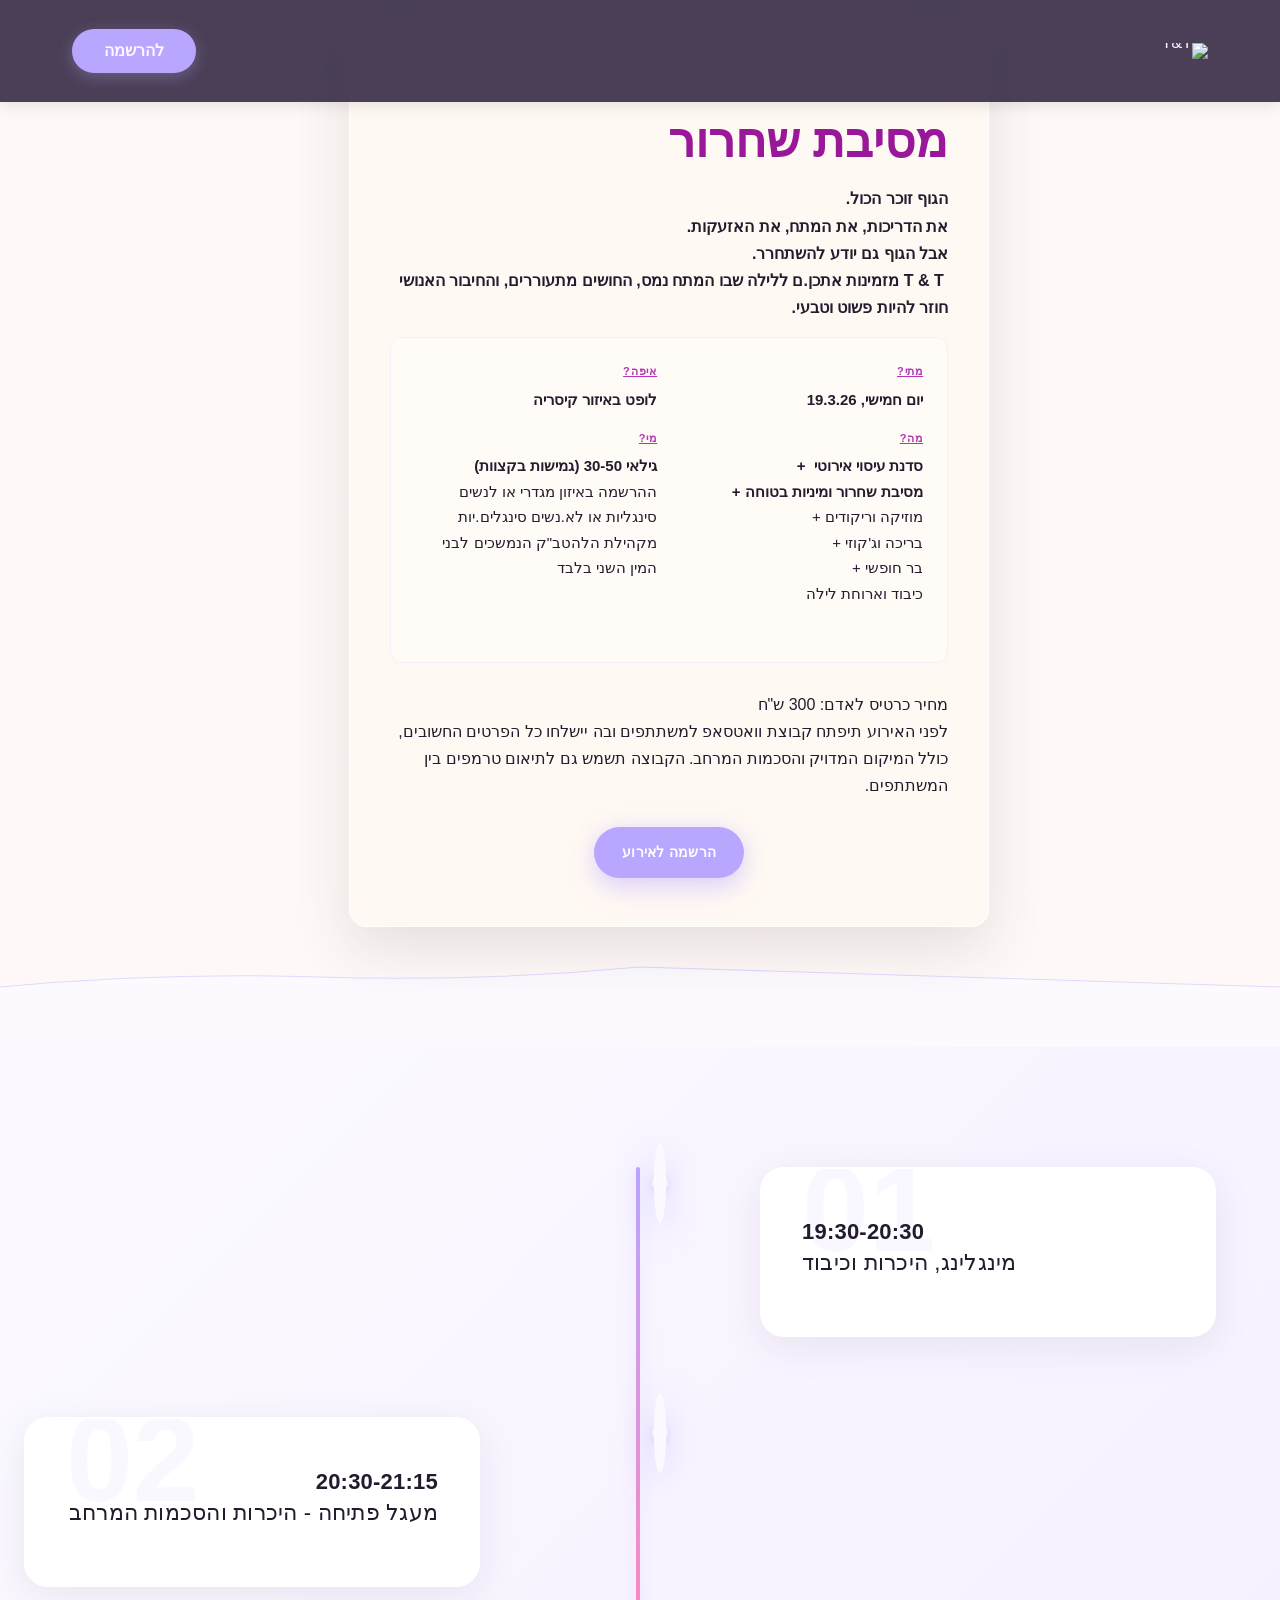
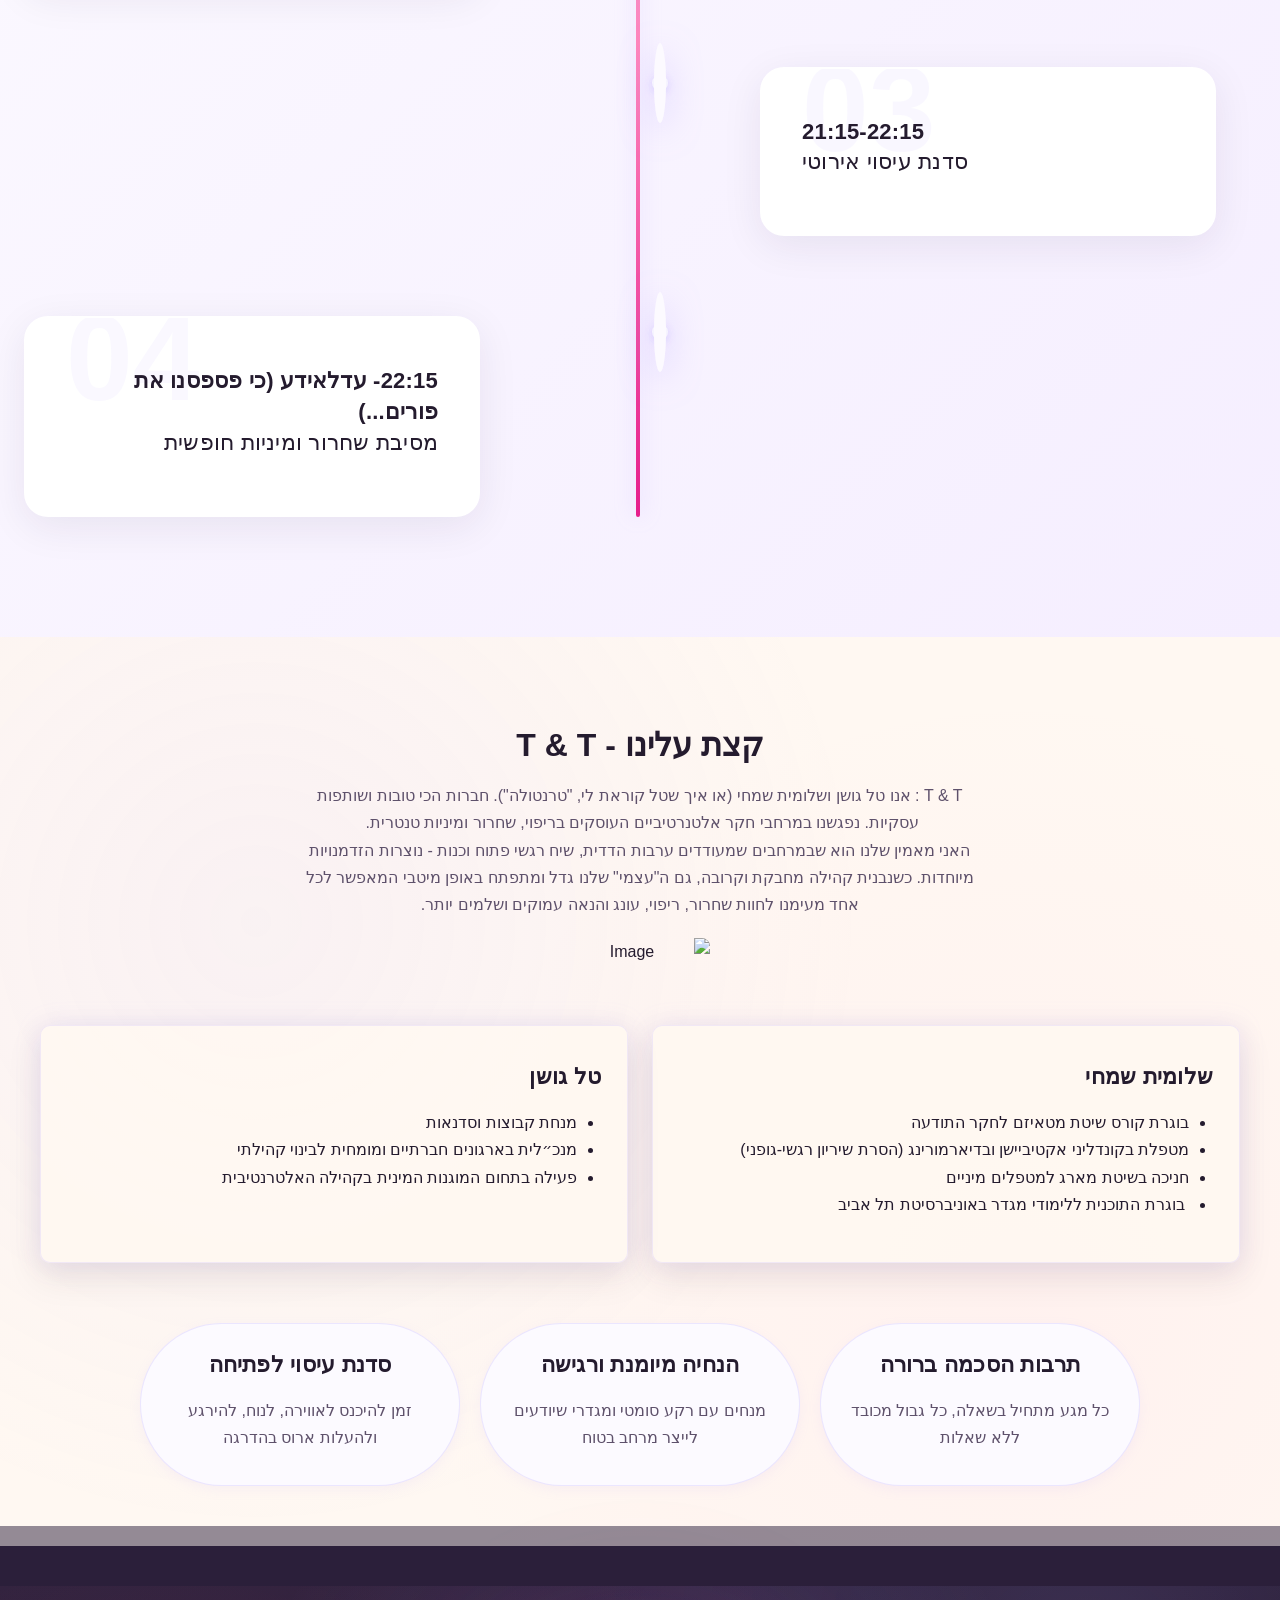
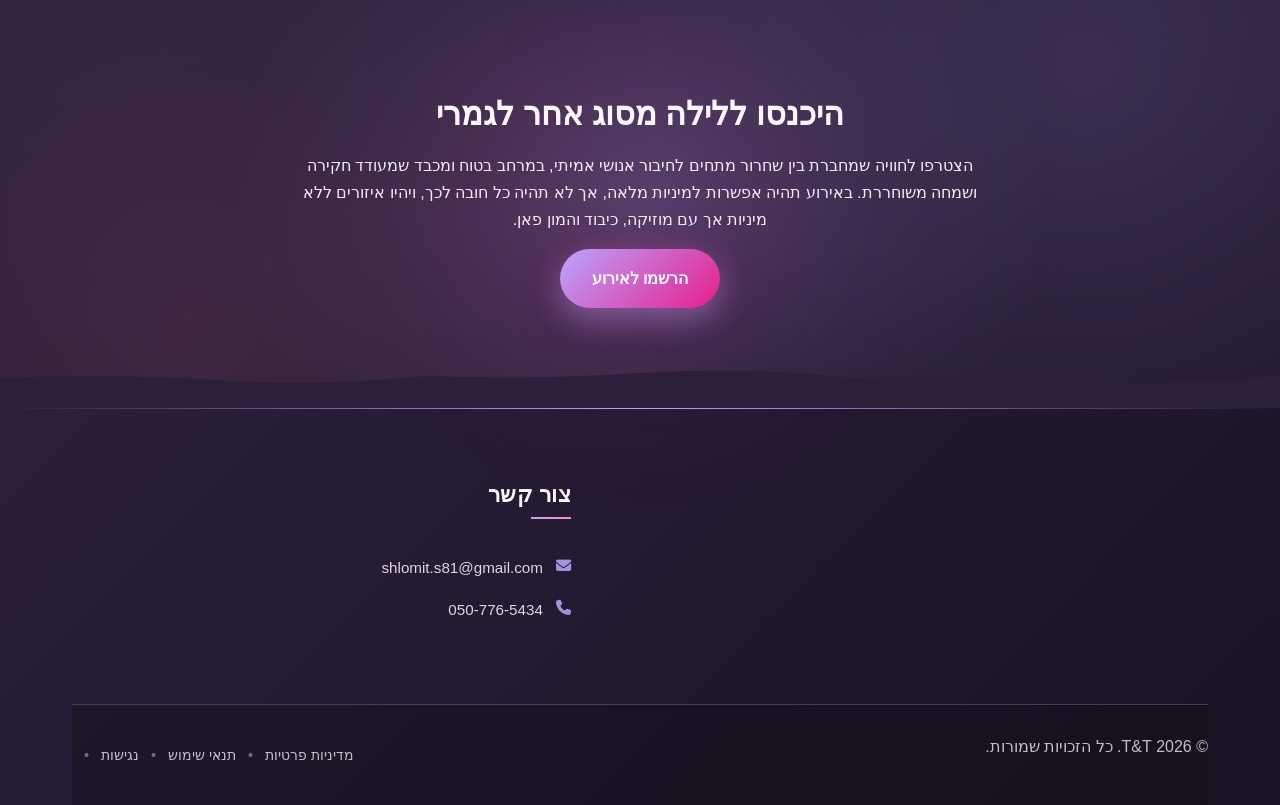
==== commit e664cf6c: "Background sync: Progressive GitHub Sync" ====
--- a/index.html
+++ b/index.html
@@ -1334,7 +1334,7 @@
       <div class="timeline-content-right">
         <div class="timeline-card">
           <span class="timeline-number">01</span>
-          <h3>19:30-20:30<br>מינגלינג, היכרות וכיבוד</h3>
+          <h3>19:30-20:30<br><span style="font-weight: normal;">מינגלינג, היכרות וכיבוד</span></h3>
         </div>
       </div>
       <div class="timeline-marker">
@@ -1359,7 +1359,7 @@
       <div class="timeline-content-left">
         <div class="timeline-card">
           <span class="timeline-number">02</span>
-          <h3>20:30-21:15<br>מעגל פתיחה - היכרות והסכמות המרחב</h3>
+          <h3>20:30-21:15<br><span style="font-weight: normal;">מעגל פתיחה - היכרות והסכמות המרחב</span></h3>
         </div>
       </div>
     </div>
@@ -1368,7 +1368,7 @@
       <div class="timeline-content-right">
         <div class="timeline-card">
           <span class="timeline-number">03</span>
-          <h3>21:15-22:15 סדנת עיסוי אירוטי</h3>
+          <h3>21:15-22:15 <br><span style="font-weight: normal;">סדנת עיסוי אירוטי</span></h3>
         </div>
       </div>
       <div class="timeline-marker">
@@ -1393,7 +1393,7 @@
       <div class="timeline-content-left">
         <div class="timeline-card">
           <span class="timeline-number">04</span>
-          <h3>מסיבת מיניות חופשית</h3>
+          <h3>22:15- עדלאידע (כי פספסנו את פורים...)<br><span style="font-weight: normal;">מסיבת שחרור ומיניות חופשית</span></h3>
         </div>
       </div>
     </div>
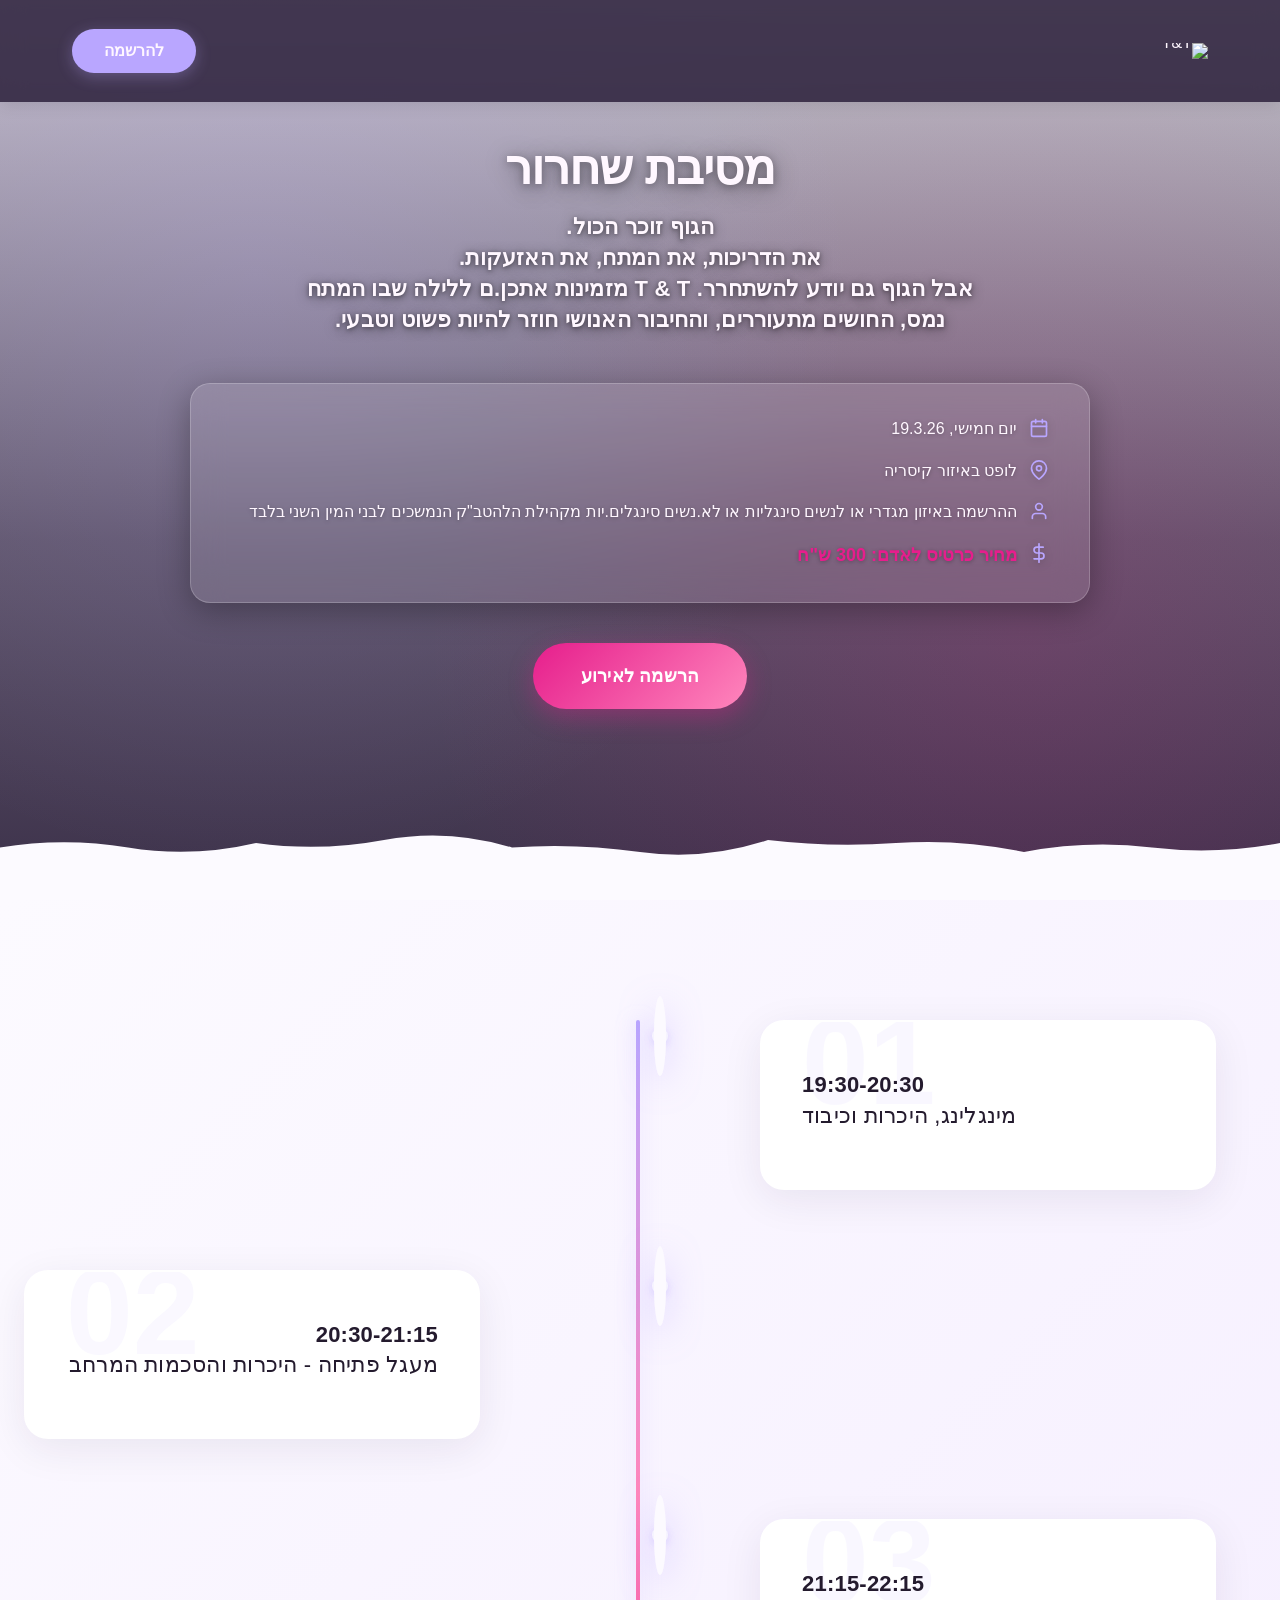
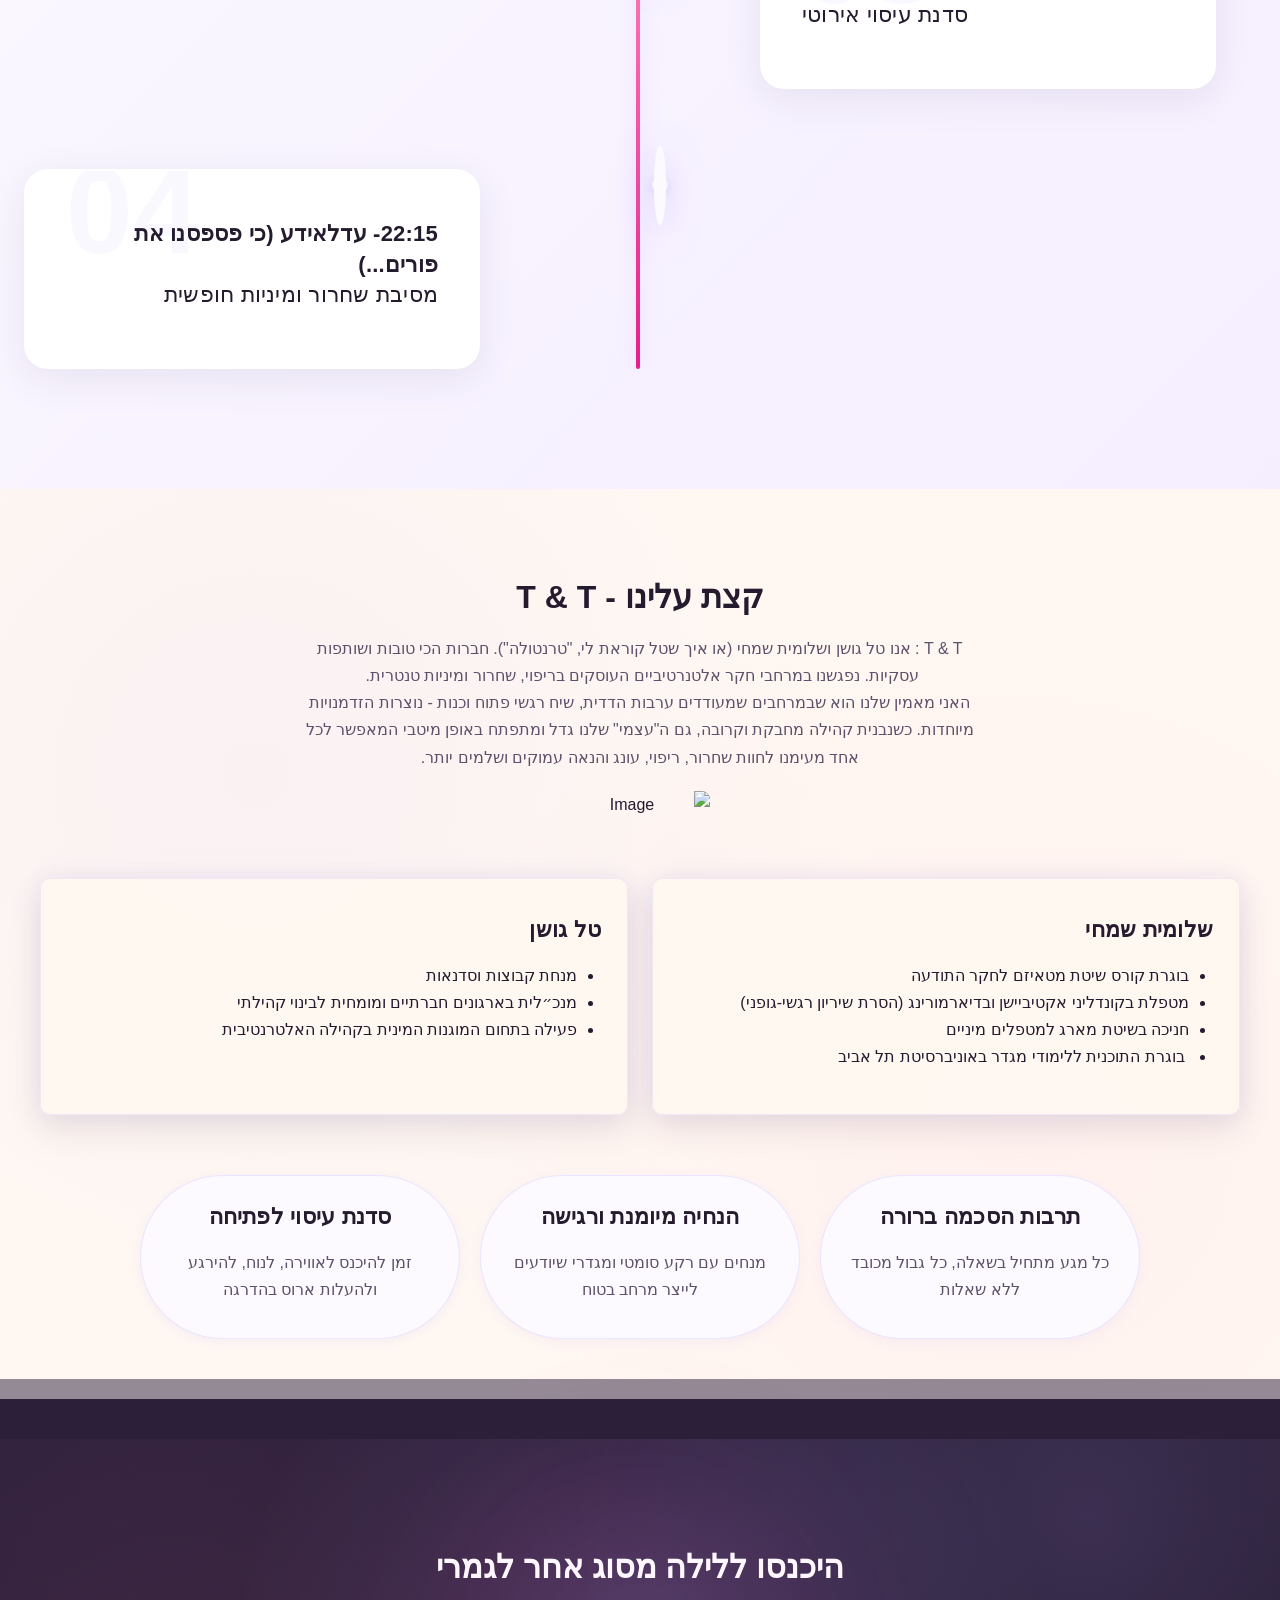
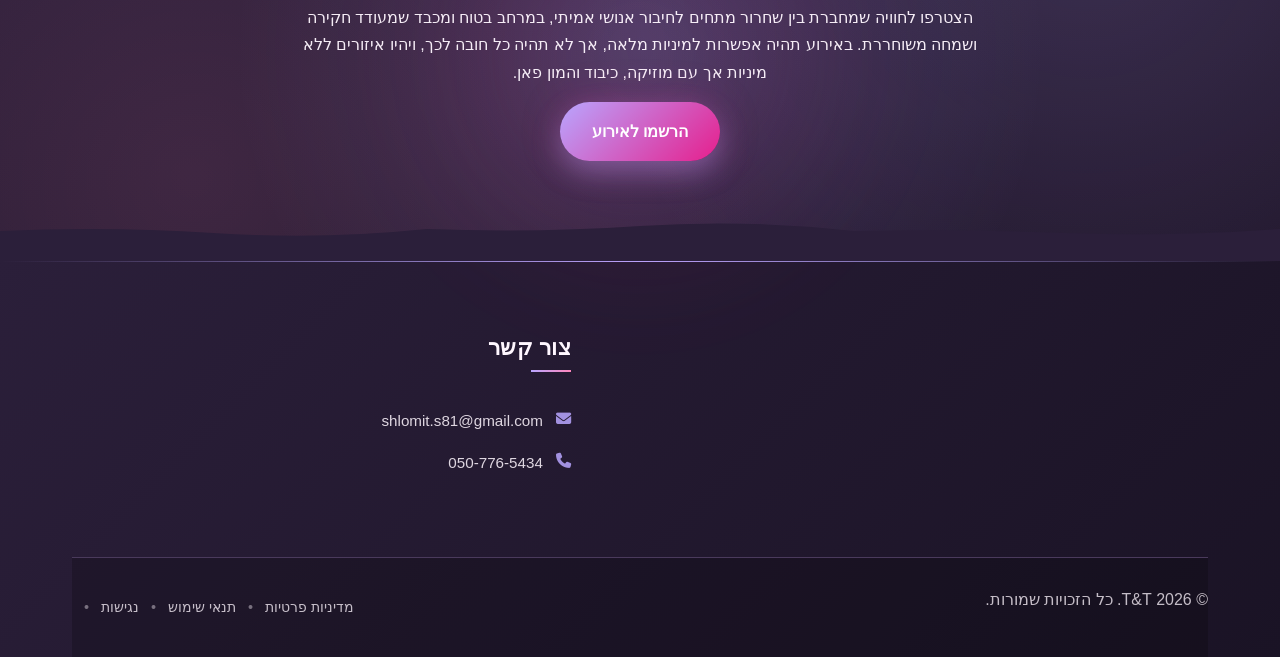
==== commit 8cdca283: "Background sync: Progressive GitHub Sync" ====
--- a/index.html
+++ b/index.html
@@ -448,6 +448,277 @@
   .index-cta-section .index-cta-glow-orb {
     width: 300px;
     height: 300px;
+  }
+}
+</style>
+
+<style data-zappy-section-v2-css="true">
+/* V2 Regenerated Section CSS */
+.index-hero-section {
+  position: relative;
+  width: 100%;
+  height: 100vh;
+  min-height: 600px;
+  overflow: visible;
+  display: flex;
+  align-items: center;
+  justify-content: center;
+  background-color: var(--bg-dark);
+  color: var(--text-light);
+  padding-bottom: 80px;
+}
+
+/* Background Image Layer */
+.index-hero-section .hero-bg-wrapper {
+  position: absolute;
+  top: 0;
+  left: 0;
+  width: 100%;
+  height: 100%;
+  z-index: 0;
+  overflow: hidden;
+}
+
+.index-hero-section .hero-bg-image {
+  width: 100%;
+  height: 100%;
+  background-size: cover;
+  background-position: center;
+  background-repeat: no-repeat;
+}
+
+/* Scrim Overlay for Legibility */
+.index-hero-section .hero-scrim {
+  position: absolute;
+  top: 0;
+  left: 0;
+  width: 100%;
+  height: 100%;
+  z-index: 1;
+  pointer-events: none;
+  background-image: 
+    radial-gradient(circle at 20% 30%, rgba(185,166,255,0.18) 0%, transparent 50%),
+    radial-gradient(circle at 80% 70%, rgba(230,30,140,0.15) 0%, transparent 50%),
+    linear-gradient(180deg, rgba(43,31,58,0.25) 0%, rgba(43,31,58,0.75) 60%, rgba(43,31,58,0.92) 100%);
+}
+
+/* Content Overlay */
+.index-hero-section .hero-content {
+  position: relative;
+  z-index: 10;
+  width: 100%;
+  height: 100%;
+  display: flex;
+  align-items: center;
+  justify-content: center;
+  padding: 120px 24px 60px;
+}
+
+.index-hero-section .hero-container {
+  max-width: 900px;
+  width: 100%;
+  text-align: center;
+  direction: rtl;
+}
+
+/* Text Group */
+.index-hero-section .hero-text-group {
+  margin-bottom: 48px;
+}
+
+.index-hero-section .hero-headline {
+  font-family: 'Fraunces', ui-serif, Georgia, serif;
+  font-size: 72px;
+  font-weight: 500;
+  line-height: 1.1;
+  color: var(--text-light);
+  margin: 0 0 24px 0;
+  text-align: center;
+  letter-spacing: -0.02em;
+  text-shadow: 0 4px 24px rgba(0,0,0,0.4), 0 2px 8px rgba(0,0,0,0.3);
+}
+
+.index-hero-section .hero-subtitle {
+  font-family: 'Manrope', ui-sans-serif, system-ui, sans-serif;
+  font-size: 22px;
+  font-weight: 400;
+  line-height: 1.6;
+  color: var(--text-light);
+  margin: 0;
+  text-align: center;
+  max-width: 700px;
+  margin-left: auto;
+  margin-right: auto;
+  text-shadow: 0 2px 12px rgba(0,0,0,0.5), 0 1px 4px rgba(0,0,0,0.4);
+}
+
+/* Event Details */
+.index-hero-section .hero-event-details {
+  background: rgba(255,247,255,0.12);
+  backdrop-filter: blur(16px);
+  -webkit-backdrop-filter: blur(16px);
+  border: 1px solid rgba(255,255,255,0.2);
+  border-radius: 20px;
+  padding: 32px 40px;
+  margin-bottom: 40px;
+  box-shadow: 0 8px 32px rgba(0,0,0,0.3);
+}
+
+.index-hero-section .detail-row {
+  display: flex;
+  align-items: flex-start;
+  gap: 12px;
+  margin-bottom: 16px;
+  text-align: right;
+  direction: rtl;
+}
+
+.index-hero-section .detail-row:last-child {
+  margin-bottom: 0;
+}
+
+.index-hero-section .detail-icon {
+  flex-shrink: 0;
+  margin-top: 2px;
+  color: var(--primary);
+  filter: drop-shadow(0 2px 4px rgba(0,0,0,0.2));
+}
+
+.index-hero-section .detail-row span {
+  font-family: 'Manrope', ui-sans-serif, system-ui, sans-serif;
+  font-size: 16px;
+  font-weight: 400;
+  line-height: 1.6;
+  color: var(--text-light);
+  text-shadow: 0 1px 4px rgba(0,0,0,0.3);
+}
+
+.index-hero-section .price-row span {
+  font-weight: 600;
+  font-size: 18px;
+  color: var(--accent);
+}
+
+/* CTA Group */
+.index-hero-section .hero-cta-group {
+  display: flex;
+  justify-content: center;
+  gap: 16px;
+}
+
+.index-hero-section .btn-hero-primary {
+  display: inline-flex;
+  align-items: center;
+  justify-content: center;
+  padding: 18px 48px;
+  background: linear-gradient(135deg, var(--accent) 0%, var(--secondary) 100%);
+  color: #FFFFFF;
+  font-family: 'Manrope', ui-sans-serif, system-ui, sans-serif;
+  font-size: 18px;
+  font-weight: 700;
+  text-decoration: none;
+  border-radius: 999px;
+  border: 0;
+  box-shadow: 0 8px 24px rgba(230,30,140,0.35), 0 0 0 0 rgba(230,30,140,0.5);
+  transition: transform 220ms ease, box-shadow 220ms ease;
+  cursor: pointer;
+  letter-spacing: 0.01em;
+}
+
+.index-hero-section .btn-hero-primary:hover {
+  transform: translateY(-3px) scale(1.02);
+  box-shadow: 0 12px 32px rgba(230,30,140,0.45), 0 0 0 4px rgba(230,30,140,0.2);
+}
+
+/* Bottom Divider */
+.index-hero-section .index-hero-divider-wrapper {
+  position: absolute;
+  bottom: 0;
+  left: 0;
+  width: 100%;
+  height: 80px;
+  pointer-events: none;
+  z-index: 5;
+}
+
+.index-hero-section .index-hero-divider-wrapper svg {
+  display: block;
+  width: 100%;
+  height: 100%;
+}
+
+/* Tablet Styles */
+@media (max-width: 1024px) {
+  .index-hero-section .hero-headline {
+    font-size: 56px;
+  }
+  
+  .index-hero-section .hero-subtitle {
+    font-size: 20px;
+  }
+  
+  .index-hero-section .hero-event-details {
+    padding: 28px 32px;
+  }
+}
+
+/* Mobile Styles */
+@media (max-width: 768px) {
+  .index-hero-section {
+    min-height: 100vh;
+    padding-bottom: 60px;
+  }
+  
+  .index-hero-section .hero-content {
+    padding: 100px 16px 40px;
+  }
+  
+  .index-hero-section .hero-text-group {
+    margin-bottom: 32px;
+  }
+  
+  .index-hero-section .hero-headline {
+    font-size: 40px;
+    margin-bottom: 20px;
+  }
+  
+  .index-hero-section .hero-subtitle {
+    font-size: 18px;
+    line-height: 1.5;
+  }
+  
+  .index-hero-section .hero-event-details {
+    padding: 24px 20px;
+    margin-bottom: 32px;
+    border-radius: 16px;
+  }
+  
+  .index-hero-section .detail-row {
+    gap: 10px;
+    margin-bottom: 14px;
+  }
+  
+  .index-hero-section .detail-row span {
+    font-size: 15px;
+  }
+  
+  .index-hero-section .price-row span {
+    font-size: 16px;
+  }
+  
+  .index-hero-section .hero-cta-group {
+    flex-direction: column;
+    align-items: stretch;
+  }
+  
+  .index-hero-section .btn-hero-primary {
+    width: 100%;
+    padding: 16px 32px;
+    font-size: 16px;
+  }
+  
+  .index-hero-section .index-hero-divider-wrapper {
+    height: 60px;
   }
 }
 </style>
@@ -994,61 +1265,52 @@
 
 
 
-<section class="index-hero-section" data-layout-spec="בית-hero" data-hero-type="fullscreen-scrim" id="zappy-section-0" data-zappy-content-align="top-center" style="--zappy-bg-overlay: rgba(255, 248, 242, 0.62); --zappy-bg-image: url(&quot;assets/business-general-hero-upload-1773252700909.webp&quot;); background-image: linear-gradient(rgba(255, 248, 242, 0.62), rgba(255, 248, 242, 0.62)), url(&quot;assets/business-general-hero-upload-1773252700909.webp&quot;); background-size: cover; background-position: center center; background-repeat: no-repeat; position: relative; overflow: hidden;" data-zappy-bg-type="image" data-zappy-bg-color="" data-zappy-bg-image="assets/business-general-hero-upload-1773252700909.webp" data-zappy-bg-overlay-color="#fff8f2" data-zappy-bg-overlay-opacity="62" data-zappy-bg-video-type="" data-zappy-bg-video-url=""><style data-zappy-align-style="true">#zappy-section-0 > [data-zappy-align-target] { margin-top: 0 !important; margin-bottom: auto !important; margin-left: auto !important; margin-right: auto !important; align-items: flex-start !important; justify-content: center !important; }  @media (max-width: 768px) { #zappy-section-0 > [data-zappy-align-target] { align-items: center !important; justify-content: flex-start !important; margin-top: 0 !important; margin-bottom: auto !important; margin-left: auto !important; margin-right: auto !important; } #zappy-section-0 > [data-zappy-align-target] > * { margin-left: auto !important; margin-right: auto !important; } }</style>
+<section class="index-hero-section" data-layout-spec="בית-hero" data-hero-type="fullscreen-card" data-zappy-section="true" id="zappy-section-0">
   <!-- Background Image Layer -->
-  <img data-hero-bg="true" data-placeholder="index-hero-bg" data-context="Bright, sunlit luxury suite or venue interior with warm natural light streaming through sheer curtains, soft cream and blush tones, elegant modern furniture, plush textures, inviting ambiance that feels safe and welcoming, sophisticated adult space for connection and celebration, professional photography style, high-end hospitality aesthetic" class="index-hero-bg-image zappy-editable-image" width="1920" height="1080" src="/assets/site-index-hero-bg.webp" alt="חלל אירוח יוקרתי מואר באור טבעי" data-element-type="image" data-element-id="img-1773245053439-qc6bap8r2" style="display: none;" data-zappy-original-bg="hidden">
-  
+  <div class="hero-bg-wrapper">
+    <div class="hero-bg-image" role="img" aria-label="חלל אירוח יוקרתי מואר באור טבעי" style="background-image: url('assets/site-index-hero-bg.webp');  background-size: cover; background-position: center;"></div>
+  </div>
+
   <!-- Scrim Overlay for Text Legibility -->
-  <div class="index-hero-scrim" aria-hidden="true" data-zappy-gradient-scrim="true" style="opacity: 1; display: none;" data-zappy-scrim-orig-opacity="" data-zappy-original-bg="hidden"></div>
-  
-  <!-- Content Overlay Group -->
-  <div class="index-hero-content" data-zappy-align-target="true">
-    <div class="index-hero-card">
-      
-      <h3 style="text-align: center"></h3><div class="zappy-inserted-element" id="zappy-element-1773250433580-khwxwg7t3" data-element-id="zappy-element-1773250433580-khwxwg7t3" data-element-type="paragraph" style="margin-left: auto; margin-right: auto; width: 100%; max-width: 559px !important;"><h3 style="text-align: center;" data-element-id="move-1773259824660-55xqfese">&nbsp;</h3><h1 style=""><font color="#991799">מסיבת שחרור</font></h1><p style=""><b>הגוף זוכר הכול.<br>
-את הדריכות, את המתח, את האזעקות.<br>
-אבל הגוף גם יודע להשתחרר.<br>&nbsp;T &amp; T מזמינות אתכן.ם ללילה שבו המתח נמס, החושים מתעוררים, והחיבור האנושי חוזר להיות פשוט וטבעי.&nbsp;&nbsp;</b></p></div>
-      
-      <!-- Event Details Module -->
-      <div class="index-hero-event-module">
-        <div class="index-hero-event-item" style="justify-content: flex-start; width: 100%; text-align: right; margin-left: 0px; margin-right: 0px;">
-          <span class="index-hero-event-label" style=""><font color="#b336b3"><u>מתי?</u></font></span>
-          <span class="index-hero-event-value" style="">יום חמישי, 19.3.26</span>
+  <div class="hero-scrim" aria-hidden="true"></div>
+
+  <!-- Content Overlay -->
+  <div class="hero-content">
+    <div class="hero-container">
+      <div class="hero-text-group">
+        <h1 class="hero-headline">מסיבת שחרור</h1>
+        <h3 class="hero-subtitle">הגוף זוכר הכול.<br>את הדריכות, את המתח, את האזעקות.<br>אבל הגוף גם יודע להשתחרר. T &amp; T מזמינות אתכן.ם ללילה שבו המתח נמס, החושים מתעוררים, והחיבור האנושי חוזר להיות פשוט וטבעי.</h3>
+      </div>
+
+      <div class="hero-event-details">
+        <div class="detail-row">
+          <svg data-no-icon-edit="true" aria-hidden="true" class="detail-icon" xmlns="http://www.w3.org/2000/svg" width="20" height="20" viewBox="0 0 24 24" fill="none" stroke="currentColor" stroke-width="2" stroke-linecap="round" stroke-linejoin="round"><rect x="3" y="4" width="18" height="18" rx="2" ry="2"></rect><line x1="16" y1="2" x2="16" y2="6"></line><line x1="8" y1="2" x2="8" y2="6"></line><line x1="3" y1="10" x2="21" y2="10"></line></svg>
+          <span>יום חמישי, 19.3.26</span>
         </div>
-        <div class="index-hero-event-item">
-          <span class="index-hero-event-label" style=""><font color="#b336b3"><u>איפה?</u></font></span>
-          <span class="index-hero-event-value" style="">לופט באיזור קיסריה</span>
+        <div class="detail-row">
+          <svg data-no-icon-edit="true" aria-hidden="true" class="detail-icon" xmlns="http://www.w3.org/2000/svg" width="20" height="20" viewBox="0 0 24 24" fill="none" stroke="currentColor" stroke-width="2" stroke-linecap="round" stroke-linejoin="round"><path d="M21 10c0 7-9 13-9 13s-9-6-9-13a9 9 0 0 1 18 0z"></path><circle cx="12" cy="10" r="3"></circle></svg>
+          <span>לופט באיזור קיסריה</span>
         </div>
-        <div class="index-hero-event-item index-hero-event-format" style="">
-          <span class="index-hero-event-label" style=""><font color="#b336b3"><u>מה?</u></font></span>
-          <span class="index-hero-event-value" style="">סדנת עיסוי אירוטי&nbsp; +<br>מסיבת שחרור ומיניות בטוחה +<br><span style="font-weight: normal;">מוזיקה וריקודים +<br>בריכה וג'קוזי +<br>בר חופשי +<br>כיבוד וארוחת לילה</span></span><span class="index-hero-event-value" style="">&nbsp; &nbsp;</span>
+        <div class="detail-row">
+          <svg data-no-icon-edit="true" aria-hidden="true" class="detail-icon" xmlns="http://www.w3.org/2000/svg" width="20" height="20" viewBox="0 0 24 24" fill="none" stroke="currentColor" stroke-width="2" stroke-linecap="round" stroke-linejoin="round"><path d="M20 21v-2a4 4 0 0 0-4-4H8a4 4 0 0 0-4 4v2"></path><circle cx="12" cy="7" r="4"></circle></svg>
+          <span>ההרשמה באיזון מגדרי או לנשים סינגליות או לא.נשים סינגלים.יות מקהילת הלהטב"ק הנמשכים לבני המין השני בלבד</span>
         </div>
-        <div class="index-hero-event-item index-hero-event-capacity" style="text-align: right">
-          <span class="index-hero-event-label"><font color="#b336b3"><u>מי?</u></font></span>
-          <span class="index-hero-event-value" style="">גילאי 30-50 (גמישות בקצוות)<br><span style="font-weight: normal;">ההרשמה באיזון מגדרי או לנשים סינגליות או לא.נשים סינגלים.יות מקהילת הלהטב"ק הנמשכים לבני המין השני בלבד</span></span>
+        <div class="detail-row price-row">
+          <svg data-no-icon-edit="true" aria-hidden="true" class="detail-icon" xmlns="http://www.w3.org/2000/svg" width="20" height="20" viewBox="0 0 24 24" fill="none" stroke="currentColor" stroke-width="2" stroke-linecap="round" stroke-linejoin="round"><line x1="12" y1="1" x2="12" y2="23"></line><path d="M17 5H9.5a3.5 3.5 0 0 0 0 7h5a3.5 3.5 0 0 1 0 7H6"></path></svg>
+          <span>מחיר כרטיס לאדם: 300 ש"ח</span>
         </div>
-      </div><div class="zappy-inserted-element" id="zappy-element-1773253408164-8obfubo9q" data-element-id="zappy-element-1773253408164-8obfubo9q" data-element-type="h2" data-zappy-newly-inserted="true" style="margin-left: auto; margin-right: auto; width: 100%; max-width: 559px !important;">מחיר כרטיס לאדם: 300 ש"ח</div><div class="zappy-inserted-element" id="zappy-element-1773252974230-ybuz7u4n7" data-element-id="zappy-element-1773252974230-ybuz7u4n7" data-element-type="paragraph" style="margin-left: auto; margin-right: auto; width: 100%; max-width: 559px !important;">לפני האירוע תיפתח קבוצת וואטסאפ למשתתפים ובה יישלחו כל הפרטים החשובים, כולל המיקום המדויק והסכמות המרחב.&nbsp;הקבוצה תשמש גם לתיאום טרמפים בין המשתתפים.&nbsp;<br>&nbsp;</div>
-      
-      <!-- CTA Row -->
-      <div class="index-hero-cta-row" style="text-align: center !important; display: flex !important; justify-content: center !important; align-items: flex-start !important; width: 100% !important;">
-        <a href="#https://forms.gle/dmoj5BGZA29bovmg6" class="index-hero-btn-primary btn btn-primary" data-element-type="button" data-element-id="btn-1773245053430-p80j5rzd8" data-native-element="true" style="outline: none; border-color: var(--primary-color, var(--primary, #8B0000)) !important; color: rgb(255, 255, 255) !important; background-color: var(--primary-color, var(--primary, #8B0000)) !important; background-image: none !important;">הרשמה לאירוע</a>
-        
+      </div>
+
+      <div class="hero-cta-group">
+        <a href="#https://forms.gle/dmoj5BGZA29bovmg6" class="btn-hero-primary">הרשמה לאירוע</a>
       </div>
     </div>
   </div>
-  
-  <!-- Bottom Divider: Soft Gradient Mist with Temple Arch Contour -->
+
+  <!-- Bottom Divider Transition -->
   <div class="index-hero-divider-wrapper">
-    <svg aria-hidden="true" viewBox="0 0 1200 120" preserveAspectRatio="none" xmlns="http://www.w3.org/2000/svg">
-      <defs>
-        <linearGradient id="index-hero-mist-gradient" x1="0%" y1="0%" x2="0%" y2="100%">
-          <stop offset="0%" style="stop-color:#B9A6FF;stop-opacity:0.25"></stop>
-          <stop offset="50%" style="stop-color:#FF86BC;stop-opacity:0.18"></stop>
-          <stop offset="100%" style="stop-color:#FCFAFF;stop-opacity:0.95"></stop>
-        </linearGradient>
-      </defs>
-      <path d="M0,120 L0,60 Q150,45 300,50 T600,40 Q750,45 900,50 T1200,60 L1200,120 Z" fill="var(--bg-light)"></path>
-      <path d="M0,60 Q150,45 300,50 T600,40 Q750,45 900,50 T1200,60" fill="var(--bg-light)" stroke="var(--primary)" stroke-width="1" opacity="0.4"></path>
+    <svg data-no-icon-edit="true" aria-hidden="true" viewBox="0 0 1200 80" preserveAspectRatio="none" xmlns="http://www.w3.org/2000/svg">
+      <path d="M0,80 L0,45 Q60,38 120,45 T240,42 Q300,48 360,40 T480,45 Q540,42 600,48 T720,40 Q780,45 840,42 T960,48 Q1020,40 1080,45 T1200,42 L1200,80 Z" fill="var(--bg-light)"></path>
     </svg>
   </div>
 </section>
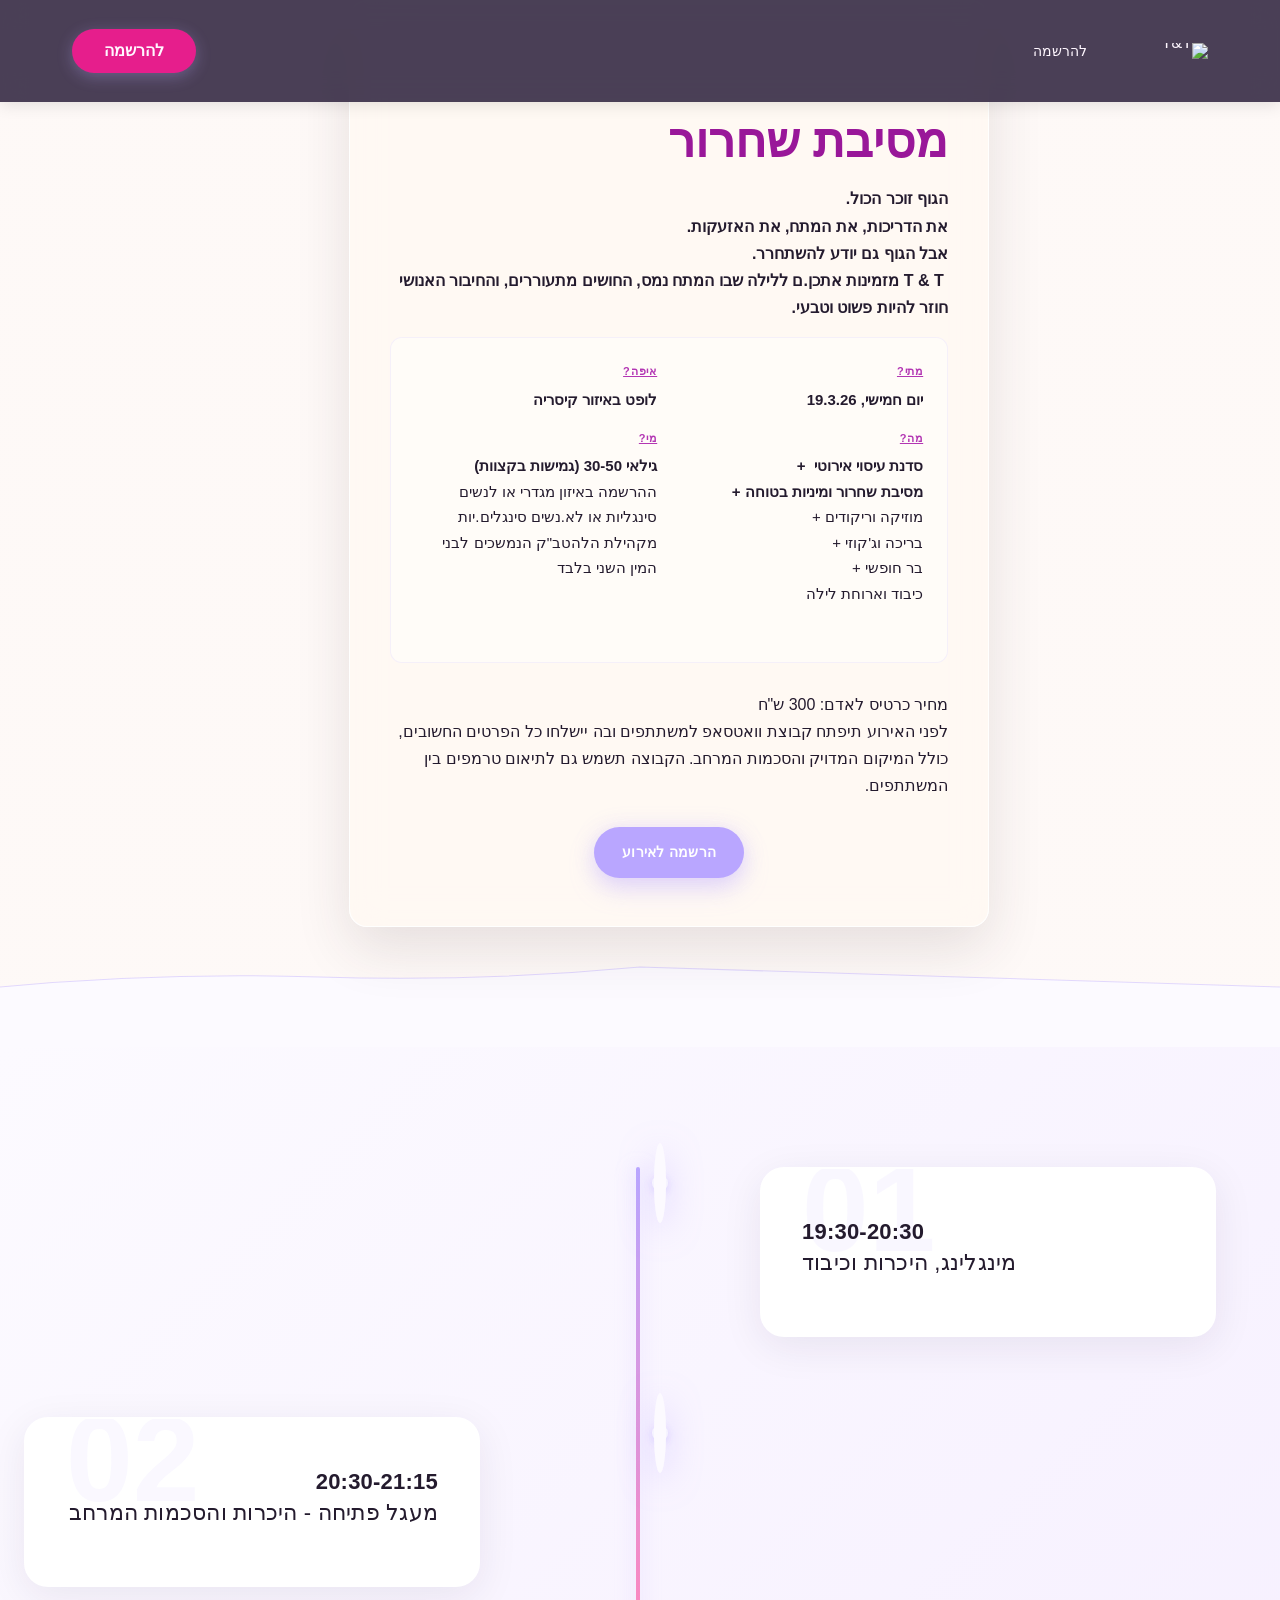
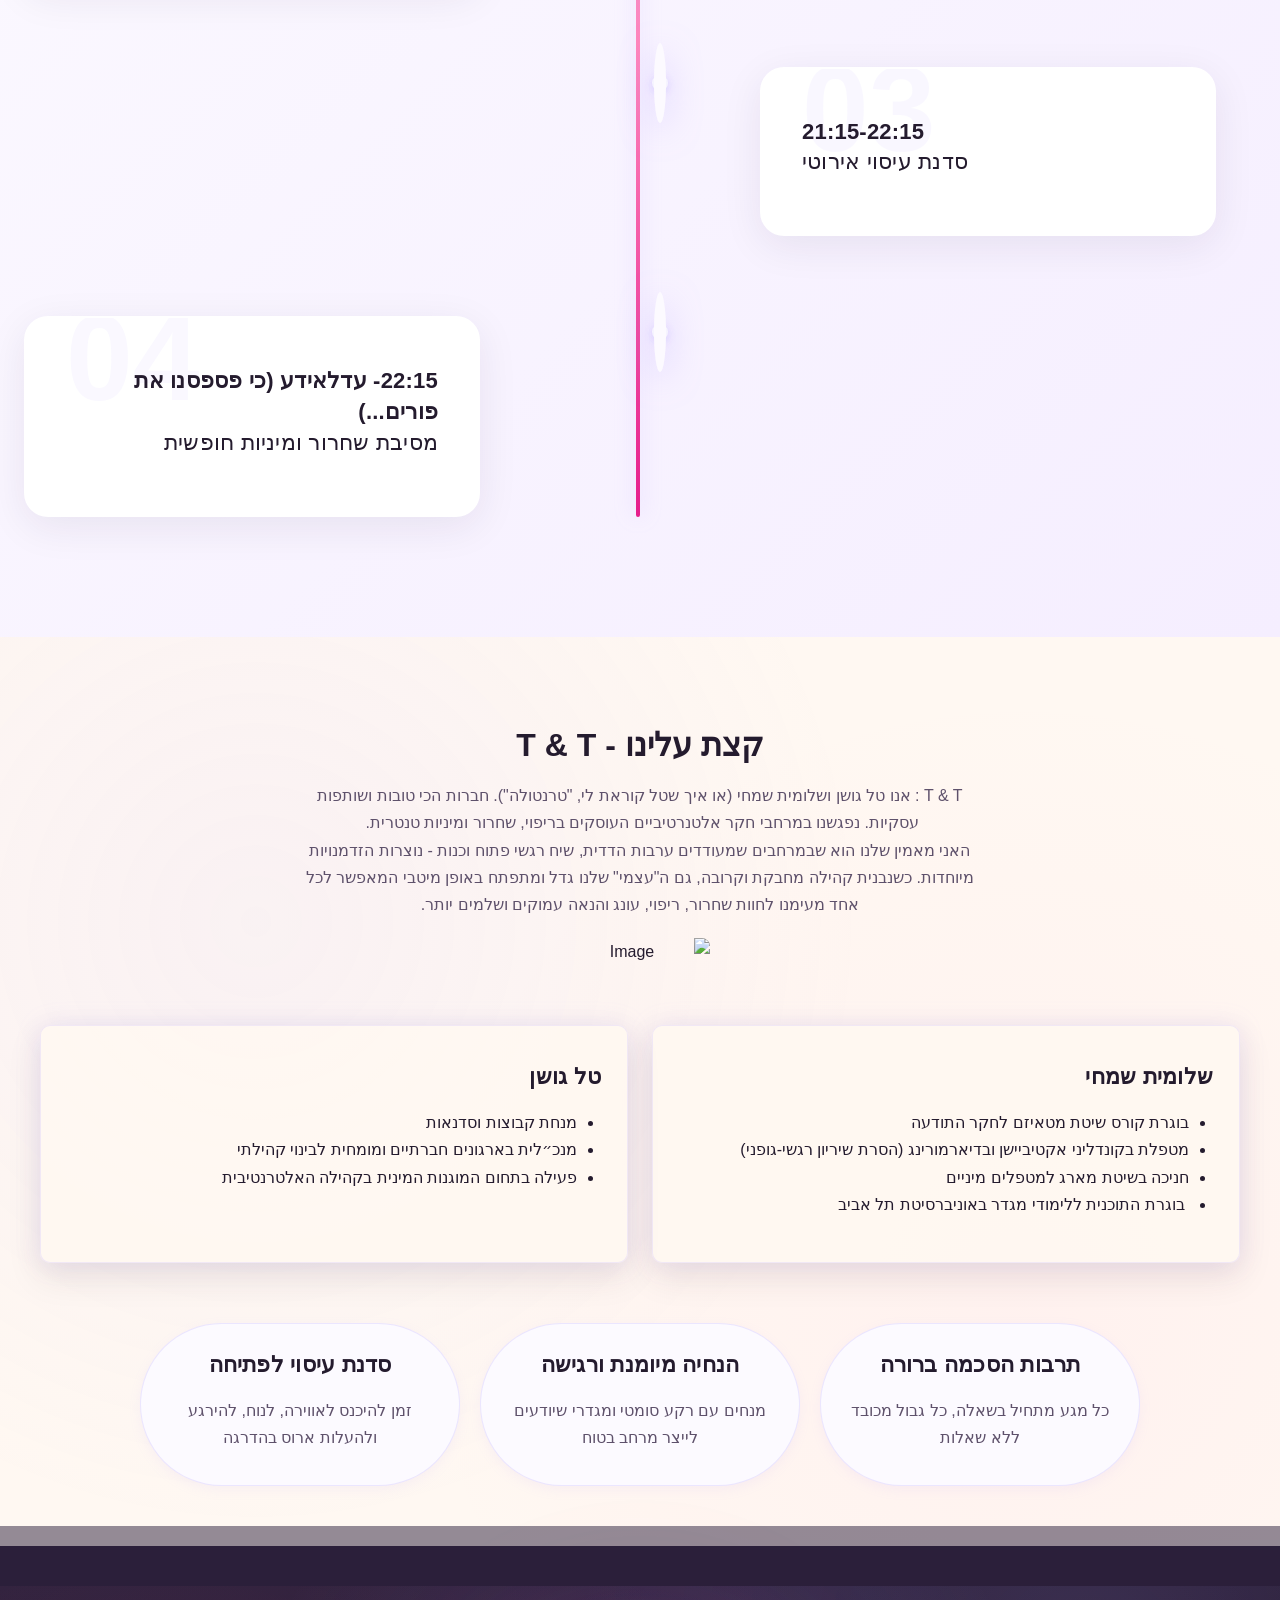
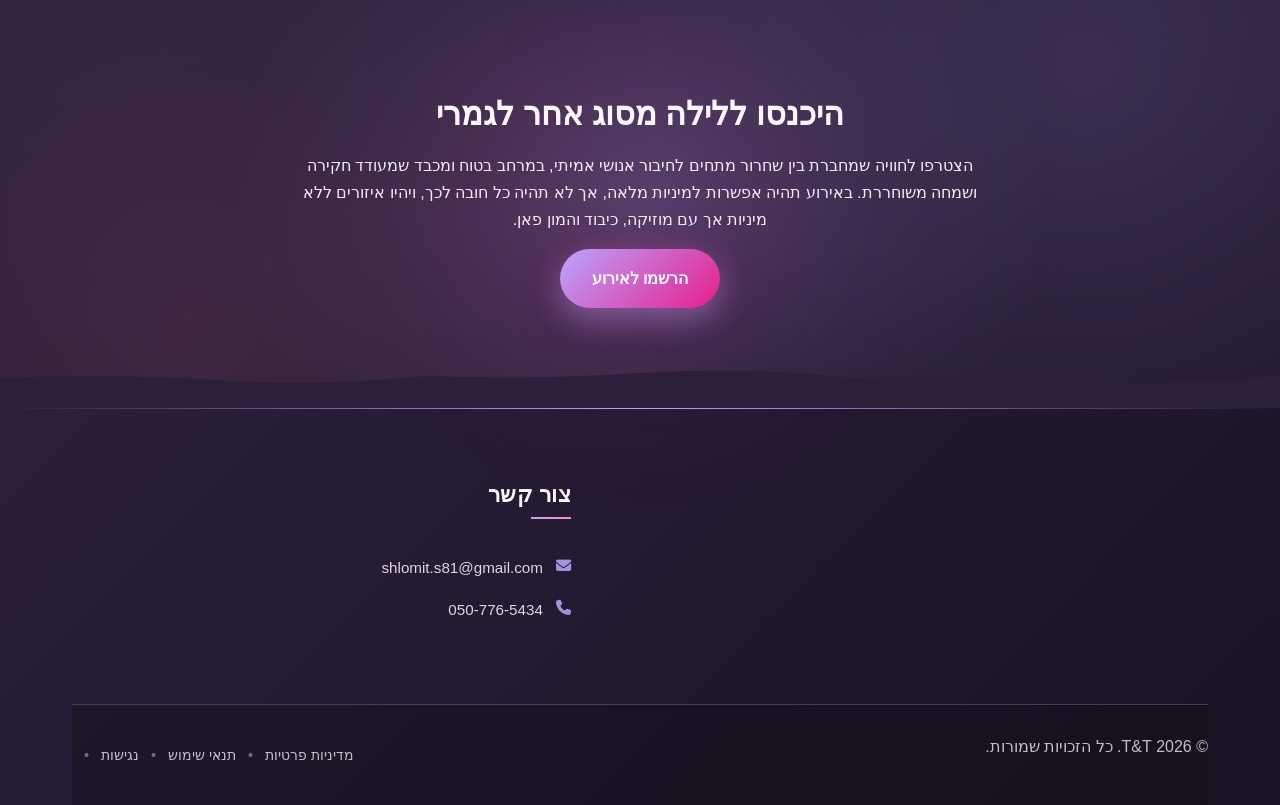
==== commit da4a2b08: "Background sync: Progressive GitHub Sync" ====
--- a/index.html
+++ b/index.html
@@ -448,277 +448,6 @@
   .index-cta-section .index-cta-glow-orb {
     width: 300px;
     height: 300px;
-  }
-}
-</style>
-
-<style data-zappy-section-v2-css="true">
-/* V2 Regenerated Section CSS */
-.index-hero-section {
-  position: relative;
-  width: 100%;
-  height: 100vh;
-  min-height: 600px;
-  overflow: visible;
-  display: flex;
-  align-items: center;
-  justify-content: center;
-  background-color: var(--bg-dark);
-  color: var(--text-light);
-  padding-bottom: 80px;
-}
-
-/* Background Image Layer */
-.index-hero-section .hero-bg-wrapper {
-  position: absolute;
-  top: 0;
-  left: 0;
-  width: 100%;
-  height: 100%;
-  z-index: 0;
-  overflow: hidden;
-}
-
-.index-hero-section .hero-bg-image {
-  width: 100%;
-  height: 100%;
-  background-size: cover;
-  background-position: center;
-  background-repeat: no-repeat;
-}
-
-/* Scrim Overlay for Legibility */
-.index-hero-section .hero-scrim {
-  position: absolute;
-  top: 0;
-  left: 0;
-  width: 100%;
-  height: 100%;
-  z-index: 1;
-  pointer-events: none;
-  background-image: 
-    radial-gradient(circle at 20% 30%, rgba(185,166,255,0.18) 0%, transparent 50%),
-    radial-gradient(circle at 80% 70%, rgba(230,30,140,0.15) 0%, transparent 50%),
-    linear-gradient(180deg, rgba(43,31,58,0.25) 0%, rgba(43,31,58,0.75) 60%, rgba(43,31,58,0.92) 100%);
-}
-
-/* Content Overlay */
-.index-hero-section .hero-content {
-  position: relative;
-  z-index: 10;
-  width: 100%;
-  height: 100%;
-  display: flex;
-  align-items: center;
-  justify-content: center;
-  padding: 120px 24px 60px;
-}
-
-.index-hero-section .hero-container {
-  max-width: 900px;
-  width: 100%;
-  text-align: center;
-  direction: rtl;
-}
-
-/* Text Group */
-.index-hero-section .hero-text-group {
-  margin-bottom: 48px;
-}
-
-.index-hero-section .hero-headline {
-  font-family: 'Fraunces', ui-serif, Georgia, serif;
-  font-size: 72px;
-  font-weight: 500;
-  line-height: 1.1;
-  color: var(--text-light);
-  margin: 0 0 24px 0;
-  text-align: center;
-  letter-spacing: -0.02em;
-  text-shadow: 0 4px 24px rgba(0,0,0,0.4), 0 2px 8px rgba(0,0,0,0.3);
-}
-
-.index-hero-section .hero-subtitle {
-  font-family: 'Manrope', ui-sans-serif, system-ui, sans-serif;
-  font-size: 22px;
-  font-weight: 400;
-  line-height: 1.6;
-  color: var(--text-light);
-  margin: 0;
-  text-align: center;
-  max-width: 700px;
-  margin-left: auto;
-  margin-right: auto;
-  text-shadow: 0 2px 12px rgba(0,0,0,0.5), 0 1px 4px rgba(0,0,0,0.4);
-}
-
-/* Event Details */
-.index-hero-section .hero-event-details {
-  background: rgba(255,247,255,0.12);
-  backdrop-filter: blur(16px);
-  -webkit-backdrop-filter: blur(16px);
-  border: 1px solid rgba(255,255,255,0.2);
-  border-radius: 20px;
-  padding: 32px 40px;
-  margin-bottom: 40px;
-  box-shadow: 0 8px 32px rgba(0,0,0,0.3);
-}
-
-.index-hero-section .detail-row {
-  display: flex;
-  align-items: flex-start;
-  gap: 12px;
-  margin-bottom: 16px;
-  text-align: right;
-  direction: rtl;
-}
-
-.index-hero-section .detail-row:last-child {
-  margin-bottom: 0;
-}
-
-.index-hero-section .detail-icon {
-  flex-shrink: 0;
-  margin-top: 2px;
-  color: var(--primary);
-  filter: drop-shadow(0 2px 4px rgba(0,0,0,0.2));
-}
-
-.index-hero-section .detail-row span {
-  font-family: 'Manrope', ui-sans-serif, system-ui, sans-serif;
-  font-size: 16px;
-  font-weight: 400;
-  line-height: 1.6;
-  color: var(--text-light);
-  text-shadow: 0 1px 4px rgba(0,0,0,0.3);
-}
-
-.index-hero-section .price-row span {
-  font-weight: 600;
-  font-size: 18px;
-  color: var(--accent);
-}
-
-/* CTA Group */
-.index-hero-section .hero-cta-group {
-  display: flex;
-  justify-content: center;
-  gap: 16px;
-}
-
-.index-hero-section .btn-hero-primary {
-  display: inline-flex;
-  align-items: center;
-  justify-content: center;
-  padding: 18px 48px;
-  background: linear-gradient(135deg, var(--accent) 0%, var(--secondary) 100%);
-  color: #FFFFFF;
-  font-family: 'Manrope', ui-sans-serif, system-ui, sans-serif;
-  font-size: 18px;
-  font-weight: 700;
-  text-decoration: none;
-  border-radius: 999px;
-  border: 0;
-  box-shadow: 0 8px 24px rgba(230,30,140,0.35), 0 0 0 0 rgba(230,30,140,0.5);
-  transition: transform 220ms ease, box-shadow 220ms ease;
-  cursor: pointer;
-  letter-spacing: 0.01em;
-}
-
-.index-hero-section .btn-hero-primary:hover {
-  transform: translateY(-3px) scale(1.02);
-  box-shadow: 0 12px 32px rgba(230,30,140,0.45), 0 0 0 4px rgba(230,30,140,0.2);
-}
-
-/* Bottom Divider */
-.index-hero-section .index-hero-divider-wrapper {
-  position: absolute;
-  bottom: 0;
-  left: 0;
-  width: 100%;
-  height: 80px;
-  pointer-events: none;
-  z-index: 5;
-}
-
-.index-hero-section .index-hero-divider-wrapper svg {
-  display: block;
-  width: 100%;
-  height: 100%;
-}
-
-/* Tablet Styles */
-@media (max-width: 1024px) {
-  .index-hero-section .hero-headline {
-    font-size: 56px;
-  }
-  
-  .index-hero-section .hero-subtitle {
-    font-size: 20px;
-  }
-  
-  .index-hero-section .hero-event-details {
-    padding: 28px 32px;
-  }
-}
-
-/* Mobile Styles */
-@media (max-width: 768px) {
-  .index-hero-section {
-    min-height: 100vh;
-    padding-bottom: 60px;
-  }
-  
-  .index-hero-section .hero-content {
-    padding: 100px 16px 40px;
-  }
-  
-  .index-hero-section .hero-text-group {
-    margin-bottom: 32px;
-  }
-  
-  .index-hero-section .hero-headline {
-    font-size: 40px;
-    margin-bottom: 20px;
-  }
-  
-  .index-hero-section .hero-subtitle {
-    font-size: 18px;
-    line-height: 1.5;
-  }
-  
-  .index-hero-section .hero-event-details {
-    padding: 24px 20px;
-    margin-bottom: 32px;
-    border-radius: 16px;
-  }
-  
-  .index-hero-section .detail-row {
-    gap: 10px;
-    margin-bottom: 14px;
-  }
-  
-  .index-hero-section .detail-row span {
-    font-size: 15px;
-  }
-  
-  .index-hero-section .price-row span {
-    font-size: 16px;
-  }
-  
-  .index-hero-section .hero-cta-group {
-    flex-direction: column;
-    align-items: stretch;
-  }
-  
-  .index-hero-section .btn-hero-primary {
-    width: 100%;
-    padding: 16px 32px;
-    font-size: 16px;
-  }
-  
-  .index-hero-section .index-hero-divider-wrapper {
-    height: 60px;
   }
 }
 </style>
@@ -805,16 +534,16 @@
 
   <nav class="navbar" dir="rtl">
   <button class="mobile-toggle" id="mobileToggle" aria-label="תפריט" data-element-type="button" data-element-id="btn-1773267801933-qqcnd37tu" data-native-element="true">
-    <svg class="hamburger-icon" width="24" height="24" viewBox="0 0 24 24" fill="none" style="width: 24px !important; height: 24px !important; display: block !important;">
+    <svg class="hamburger-icon" width="24" height="24" viewbox="0 0 24 24" fill="none" style="width: 24px !important; height: 24px !important; display: block !important;">
       <path d="M3 12h18M3 6h18M3 18h18" stroke="currentColor" stroke-width="2" stroke-linecap="round"></path>
     </svg>
-    <svg class="close-icon" width="24" height="24" viewBox="0 0 24 24" fill="none" style="display: none !important; width: 24px !important; height: 24px !important;">
+    <svg class="close-icon" width="24" height="24" viewbox="0 0 24 24" fill="none" style="display: none !important; width: 24px !important; height: 24px !important;">
       <path d="M18 6L6 18M6 6l12 12" stroke="currentColor" stroke-width="2" stroke-linecap="round"></path>
     </svg>
   </button>
   
   <button class="phone-header-btn" aria-label="התקשר" data-element-type="button" data-element-id="btn-1773267801933-v3cj1zqes" data-native-element="true">
-    <svg width="24" height="24" viewBox="0 0 24 24" fill="currentColor" style="width: 24px; height: 24px;">
+    <svg width="24" height="24" viewbox="0 0 24 24" fill="currentColor" style="width: 24px; height: 24px;">
       <path d="M22 16.92v3a2 2 0 0 1-2.18 2 19.79 19.79 0 0 1-8.63-3.07 19.5 19.5 0 0 1-6-6 19.79 19.79 0 0 1-3.07-8.67A2 2 0 0 1 4.11 2h3a2 2 0 0 1 2 1.72 12.84 12.84 0 0 0 .7 2.81 2 2 0 0 1-.45 2.11L8.09 9.91a16 16 0 0 0 6 6l1.27-1.27a2 2 0 0 1 2.11-.45 12.84 12.84 0 0 0 2.81.7A2 2 0 0 1 22 16.92z"></path>
     </svg>
   </button>
@@ -822,13 +551,13 @@
   <div class="nav-container">
     <div class="nav-right-group"><div class="nav-brand">
       <a href="/" class="logo-link" style="color: rgb(36, 27, 46) !important;">
-        <img src="/assets/t-t-events-and-experiences-logo-1773248964781-0slvv7.webp?v=1773248965121-ynnixu" alt="T&amp;T" class="logo zappy-editable-image" data-image-type="logo" data-original-position="static" style="position: relative;" data-element-type="image" data-element-id="img-1773270565828-bteb2vy9f">
+        <img src="/assets/t-t-events-and-experiences-logo-1773248964781-0slvv7.webp?v=1773248965121-ynnixu" alt="T&amp;T" class="logo zappy-editable-image" data-image-type="logo" data-original-position="static" style="position: relative;" data-element-type="image" data-element-id="img-1773270565828-bteb2vy9f" data-resize-handler-attached="true">
       </a>
-    </div><ul class="nav-menu" id="navMenu"></ul></div>
-    
-    
-    
-    <div class="nav-cta-container"><li class="nav-cta-item"><a href="#cta" class="nav-cta-btn">להרשמה</a></li></div>
+    </div><ul class="nav-menu" id="navMenu"><li><a href="#zappy-section-3">להרשמה</a></li></ul></div>
+    
+    
+    
+    <div class="nav-cta-container"><li class="nav-cta-item"><a href="https://docs.google.com/forms/d/e/1FAIpQLScyCDM24zpe6y_FkqQQ-1tdtfMQ0VETSTPiwWZzlEuylU0bng/viewform?usp=header" class="nav-cta-btn" style="color: rgb(36, 27, 46) !important; border-color: rgb(230, 30, 140) !important; background-color: rgb(230, 30, 140) !important; background-image: none !important;" data-element-type="button" data-element-id="btn-1773333081268-lclo4dgwq" data-native-element="true" target="_blank" rel="noopener noreferrer" data-text-color="rgb(36, 27, 46)">להרשמה</a></li></div>
   </div>
 </nav>
 <script>
@@ -1265,52 +994,61 @@
 
 
 
-<section class="index-hero-section" data-layout-spec="בית-hero" data-hero-type="fullscreen-card" data-zappy-section="true" id="zappy-section-0">
+<section class="index-hero-section" data-layout-spec="בית-hero" data-hero-type="fullscreen-scrim" id="zappy-section-0" data-zappy-content-align="top-center" style="--zappy-bg-overlay: rgba(255, 248, 242, 0.62); --zappy-bg-image: url(&quot;assets/business-general-hero-upload-1773252700909.webp&quot;); background-image: linear-gradient(rgba(255, 248, 242, 0.62), rgba(255, 248, 242, 0.62)), url(&quot;assets/business-general-hero-upload-1773252700909.webp&quot;); background-size: cover; background-position: center center; background-repeat: no-repeat; position: relative; overflow: hidden;" data-zappy-bg-type="image" data-zappy-bg-color="" data-zappy-bg-image="assets/business-general-hero-upload-1773252700909.webp" data-zappy-bg-overlay-color="#fff8f2" data-zappy-bg-overlay-opacity="62" data-zappy-bg-video-type="" data-zappy-bg-video-url=""><style data-zappy-align-style="true">#zappy-section-0 > [data-zappy-align-target] { margin-top: 0 !important; margin-bottom: auto !important; margin-left: auto !important; margin-right: auto !important; align-items: flex-start !important; justify-content: center !important; }  @media (max-width: 768px) { #zappy-section-0 > [data-zappy-align-target] { align-items: center !important; justify-content: flex-start !important; margin-top: 0 !important; margin-bottom: auto !important; margin-left: auto !important; margin-right: auto !important; } #zappy-section-0 > [data-zappy-align-target] > * { margin-left: auto !important; margin-right: auto !important; } }</style>
   <!-- Background Image Layer -->
-  <div class="hero-bg-wrapper">
-    <div class="hero-bg-image" role="img" aria-label="חלל אירוח יוקרתי מואר באור טבעי" style="background-image: url('assets/site-index-hero-bg.webp');  background-size: cover; background-position: center;"></div>
-  </div>
-
+  <img data-hero-bg="true" data-placeholder="index-hero-bg" data-context="Bright, sunlit luxury suite or venue interior with warm natural light streaming through sheer curtains, soft cream and blush tones, elegant modern furniture, plush textures, inviting ambiance that feels safe and welcoming, sophisticated adult space for connection and celebration, professional photography style, high-end hospitality aesthetic" class="index-hero-bg-image zappy-editable-image" width="1920" height="1080" src="/assets/site-index-hero-bg.webp" alt="חלל אירוח יוקרתי מואר באור טבעי" data-element-type="image" data-element-id="img-1773245053439-qc6bap8r2" style="display: none;" data-zappy-original-bg="hidden">
+  
   <!-- Scrim Overlay for Text Legibility -->
-  <div class="hero-scrim" aria-hidden="true"></div>
-
-  <!-- Content Overlay -->
-  <div class="hero-content">
-    <div class="hero-container">
-      <div class="hero-text-group">
-        <h1 class="hero-headline">מסיבת שחרור</h1>
-        <h3 class="hero-subtitle">הגוף זוכר הכול.<br>את הדריכות, את המתח, את האזעקות.<br>אבל הגוף גם יודע להשתחרר. T &amp; T מזמינות אתכן.ם ללילה שבו המתח נמס, החושים מתעוררים, והחיבור האנושי חוזר להיות פשוט וטבעי.</h3>
-      </div>
-
-      <div class="hero-event-details">
-        <div class="detail-row">
-          <svg data-no-icon-edit="true" aria-hidden="true" class="detail-icon" xmlns="http://www.w3.org/2000/svg" width="20" height="20" viewBox="0 0 24 24" fill="none" stroke="currentColor" stroke-width="2" stroke-linecap="round" stroke-linejoin="round"><rect x="3" y="4" width="18" height="18" rx="2" ry="2"></rect><line x1="16" y1="2" x2="16" y2="6"></line><line x1="8" y1="2" x2="8" y2="6"></line><line x1="3" y1="10" x2="21" y2="10"></line></svg>
-          <span>יום חמישי, 19.3.26</span>
+  <div class="index-hero-scrim" aria-hidden="true" data-zappy-gradient-scrim="true" style="opacity: 1; display: none;" data-zappy-scrim-orig-opacity="" data-zappy-original-bg="hidden"></div>
+  
+  <!-- Content Overlay Group -->
+  <div class="index-hero-content" data-zappy-align-target="true">
+    <div class="index-hero-card">
+      
+      <h3 style="text-align: center"></h3><div class="zappy-inserted-element" id="zappy-element-1773250433580-khwxwg7t3" data-element-id="zappy-element-1773250433580-khwxwg7t3" data-element-type="paragraph" style="margin-left: auto; margin-right: auto; width: 100%; max-width: 559px !important;"><h3 style="text-align: center;" data-element-id="move-1773259824660-55xqfese">&nbsp;</h3><h1 style=""><font color="#991799">מסיבת שחרור</font></h1><p style=""><b>הגוף זוכר הכול.<br>
+את הדריכות, את המתח, את האזעקות.<br>
+אבל הגוף גם יודע להשתחרר.<br>&nbsp;T &amp; T מזמינות אתכן.ם ללילה שבו המתח נמס, החושים מתעוררים, והחיבור האנושי חוזר להיות פשוט וטבעי.&nbsp;&nbsp;</b></p></div>
+      
+      <!-- Event Details Module -->
+      <div class="index-hero-event-module">
+        <div class="index-hero-event-item" style="justify-content: flex-start; width: 100%; text-align: right; margin-left: 0px; margin-right: 0px;">
+          <span class="index-hero-event-label" style=""><font color="#b336b3"><u>מתי?</u></font></span>
+          <span class="index-hero-event-value" style="">יום חמישי, 19.3.26</span>
         </div>
-        <div class="detail-row">
-          <svg data-no-icon-edit="true" aria-hidden="true" class="detail-icon" xmlns="http://www.w3.org/2000/svg" width="20" height="20" viewBox="0 0 24 24" fill="none" stroke="currentColor" stroke-width="2" stroke-linecap="round" stroke-linejoin="round"><path d="M21 10c0 7-9 13-9 13s-9-6-9-13a9 9 0 0 1 18 0z"></path><circle cx="12" cy="10" r="3"></circle></svg>
-          <span>לופט באיזור קיסריה</span>
+        <div class="index-hero-event-item">
+          <span class="index-hero-event-label" style=""><font color="#b336b3"><u>איפה?</u></font></span>
+          <span class="index-hero-event-value" style="">לופט באיזור קיסריה</span>
         </div>
-        <div class="detail-row">
-          <svg data-no-icon-edit="true" aria-hidden="true" class="detail-icon" xmlns="http://www.w3.org/2000/svg" width="20" height="20" viewBox="0 0 24 24" fill="none" stroke="currentColor" stroke-width="2" stroke-linecap="round" stroke-linejoin="round"><path d="M20 21v-2a4 4 0 0 0-4-4H8a4 4 0 0 0-4 4v2"></path><circle cx="12" cy="7" r="4"></circle></svg>
-          <span>ההרשמה באיזון מגדרי או לנשים סינגליות או לא.נשים סינגלים.יות מקהילת הלהטב"ק הנמשכים לבני המין השני בלבד</span>
+        <div class="index-hero-event-item index-hero-event-format" style="">
+          <span class="index-hero-event-label" style=""><font color="#b336b3"><u>מה?</u></font></span>
+          <span class="index-hero-event-value" style="">סדנת עיסוי אירוטי&nbsp; +<br>מסיבת שחרור ומיניות בטוחה +<br><span style="font-weight: normal;">מוזיקה וריקודים +<br>בריכה וג'קוזי +<br>בר חופשי +<br>כיבוד וארוחת לילה</span></span><span class="index-hero-event-value" style="">&nbsp; &nbsp;</span>
         </div>
-        <div class="detail-row price-row">
-          <svg data-no-icon-edit="true" aria-hidden="true" class="detail-icon" xmlns="http://www.w3.org/2000/svg" width="20" height="20" viewBox="0 0 24 24" fill="none" stroke="currentColor" stroke-width="2" stroke-linecap="round" stroke-linejoin="round"><line x1="12" y1="1" x2="12" y2="23"></line><path d="M17 5H9.5a3.5 3.5 0 0 0 0 7h5a3.5 3.5 0 0 1 0 7H6"></path></svg>
-          <span>מחיר כרטיס לאדם: 300 ש"ח</span>
+        <div class="index-hero-event-item index-hero-event-capacity" style="text-align: right">
+          <span class="index-hero-event-label"><font color="#b336b3"><u>מי?</u></font></span>
+          <span class="index-hero-event-value" style="">גילאי 30-50 (גמישות בקצוות)<br><span style="font-weight: normal;">ההרשמה באיזון מגדרי או לנשים סינגליות או לא.נשים סינגלים.יות מקהילת הלהטב"ק הנמשכים לבני המין השני בלבד</span></span>
         </div>
-      </div>
-
-      <div class="hero-cta-group">
-        <a href="#https://forms.gle/dmoj5BGZA29bovmg6" class="btn-hero-primary">הרשמה לאירוע</a>
+      </div><div class="zappy-inserted-element" id="zappy-element-1773253408164-8obfubo9q" data-element-id="zappy-element-1773253408164-8obfubo9q" data-element-type="h2" data-zappy-newly-inserted="true" style="margin-left: auto; margin-right: auto; width: 100%; max-width: 559px !important;">מחיר כרטיס לאדם: 300 ש"ח</div><div class="zappy-inserted-element" id="zappy-element-1773252974230-ybuz7u4n7" data-element-id="zappy-element-1773252974230-ybuz7u4n7" data-element-type="paragraph" style="margin-left: auto; margin-right: auto; width: 100%; max-width: 559px !important;">לפני האירוע תיפתח קבוצת וואטסאפ למשתתפים ובה יישלחו כל הפרטים החשובים, כולל המיקום המדויק והסכמות המרחב.&nbsp;הקבוצה תשמש גם לתיאום טרמפים בין המשתתפים.&nbsp;<br>&nbsp;</div>
+      
+      <!-- CTA Row -->
+      <div class="index-hero-cta-row" style="text-align: center !important; display: flex !important; justify-content: center !important; align-items: flex-start !important; width: 100% !important;">
+        <a href="#https://forms.gle/dmoj5BGZA29bovmg6" class="index-hero-btn-primary btn btn-primary" data-element-type="button" data-element-id="btn-1773245053430-p80j5rzd8" data-native-element="true" style="outline: none; border-color: var(--primary-color, var(--primary, #8B0000)) !important; color: rgb(255, 255, 255) !important; background-color: var(--primary-color, var(--primary, #8B0000)) !important; background-image: none !important;">הרשמה לאירוע</a>
+        
       </div>
     </div>
   </div>
-
-  <!-- Bottom Divider Transition -->
+  
+  <!-- Bottom Divider: Soft Gradient Mist with Temple Arch Contour -->
   <div class="index-hero-divider-wrapper">
-    <svg data-no-icon-edit="true" aria-hidden="true" viewBox="0 0 1200 80" preserveAspectRatio="none" xmlns="http://www.w3.org/2000/svg">
-      <path d="M0,80 L0,45 Q60,38 120,45 T240,42 Q300,48 360,40 T480,45 Q540,42 600,48 T720,40 Q780,45 840,42 T960,48 Q1020,40 1080,45 T1200,42 L1200,80 Z" fill="var(--bg-light)"></path>
+    <svg aria-hidden="true" viewbox="0 0 1200 120" preserveaspectratio="none" xmlns="http://www.w3.org/2000/svg">
+      <defs>
+        <lineargradient id="index-hero-mist-gradient" x1="0%" y1="0%" x2="0%" y2="100%">
+          <stop offset="0%" style="stop-color:#B9A6FF;stop-opacity:0.25"></stop>
+          <stop offset="50%" style="stop-color:#FF86BC;stop-opacity:0.18"></stop>
+          <stop offset="100%" style="stop-color:#FCFAFF;stop-opacity:0.95"></stop>
+        </lineargradient>
+      </defs>
+      <path d="M0,120 L0,60 Q150,45 300,50 T600,40 Q750,45 900,50 T1200,60 L1200,120 Z" fill="var(--bg-light)"></path>
+      <path d="M0,60 Q150,45 300,50 T600,40 Q750,45 900,50 T1200,60" fill="var(--bg-light)" stroke="var(--primary)" stroke-width="1" opacity="0.4"></path>
     </svg>
   </div>
 </section>
@@ -1704,19 +1442,19 @@
   </div>
 
   <div class="index-testimonials-section__divider-wrapper" id="zappy-section-27">
-    <svg aria-hidden="true" viewBox="0 0 1200 60" preserveAspectRatio="none" xmlns="http://www.w3.org/2000/svg">
+    <svg aria-hidden="true" viewbox="0 0 1200 60" preserveaspectratio="none" xmlns="http://www.w3.org/2000/svg">
       <defs>
-        <pattern id="sparkle-dust-pattern" x="0" y="0" width="40" height="40" patternUnits="userSpaceOnUse">
+        <pattern id="sparkle-dust-pattern" x="0" y="0" width="40" height="40" patternunits="userSpaceOnUse">
           <circle cx="5" cy="5" r="0.8" fill="rgba(185,166,255,0.15)"></circle>
           <circle cx="20" cy="15" r="0.6" fill="rgba(255,134,188,0.12)"></circle>
           <circle cx="35" cy="8" r="0.7" fill="rgba(230,30,140,0.10)"></circle>
           <circle cx="12" cy="28" r="0.5" fill="rgba(185,166,255,0.08)"></circle>
           <circle cx="30" cy="32" r="0.6" fill="rgba(255,134,188,0.10)"></circle>
         </pattern>
-        <linearGradient id="sparkle-fade" x1="0%" y1="0%" x2="0%" y2="100%">
+        <lineargradient id="sparkle-fade" x1="0%" y1="0%" x2="0%" y2="100%">
           <stop offset="0%" style="stop-color:rgba(185,166,255,0.18);stop-opacity:1"></stop>
           <stop offset="100%" style="stop-color:rgba(185,166,255,0);stop-"></stop>
-        </linearGradient>
+        </lineargradient>
       </defs>
       <path d="M0,60 L0,0 L1200,0 L1200,60 Z" fill="#2B1F3A" opacity="0.5"></path>
       <path d="M0,60 L0,20 L1200,20 L1200,60 Z" fill="#2B1F3A"></path>
@@ -1742,7 +1480,7 @@
     <div class="index-cta-glow-orb"></div>
   </div>
   <div class="index-cta-divider-wrapper">
-    <svg aria-hidden="true" viewBox="0 0 1200 60" preserveAspectRatio="none" xmlns="http://www.w3.org/2000/svg">
+    <svg aria-hidden="true" viewbox="0 0 1200 60" preserveaspectratio="none" xmlns="http://www.w3.org/2000/svg">
       <path d="M0,60 L0,30 Q100,25 200,32 T400,28 Q500,32 600,25 T800,30 Q900,28 1000,32 T1200,28 L1200,60 Z" fill="#2B1F3A"></path>
     </svg>
   </div>
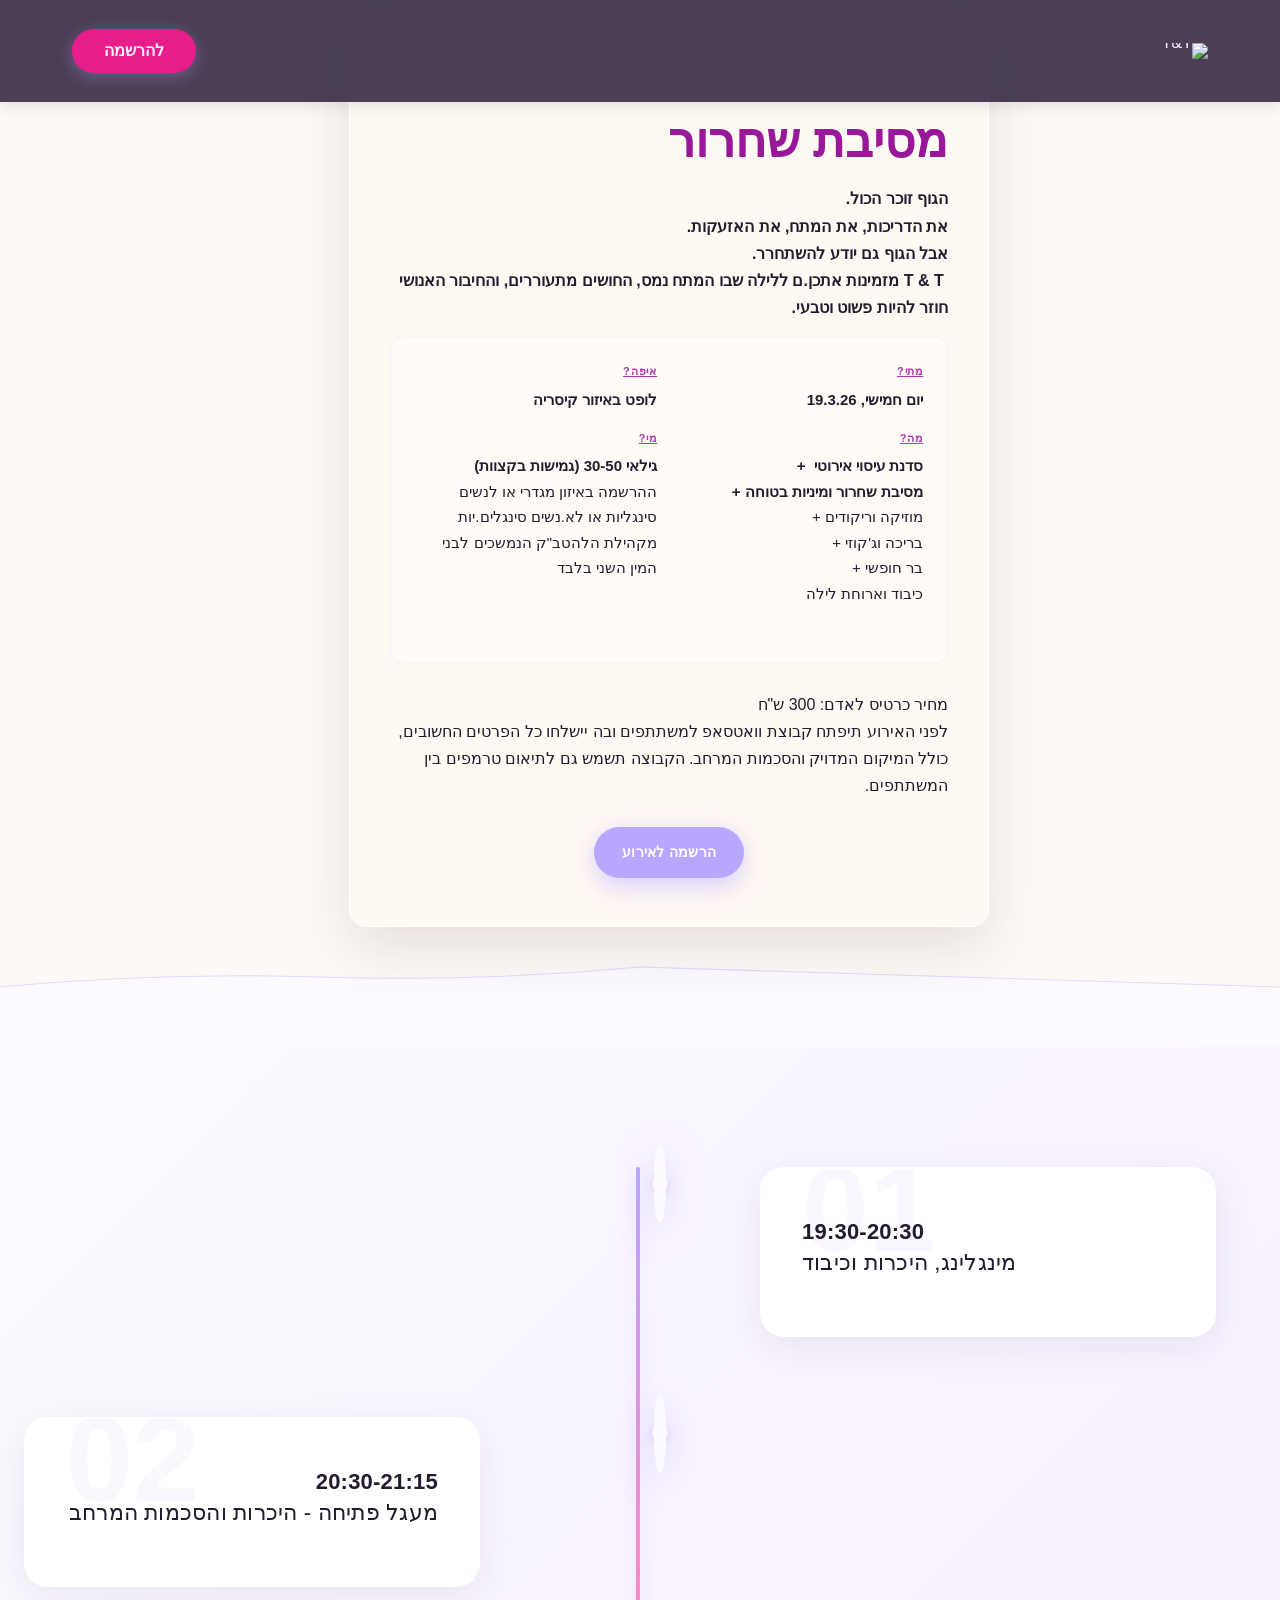
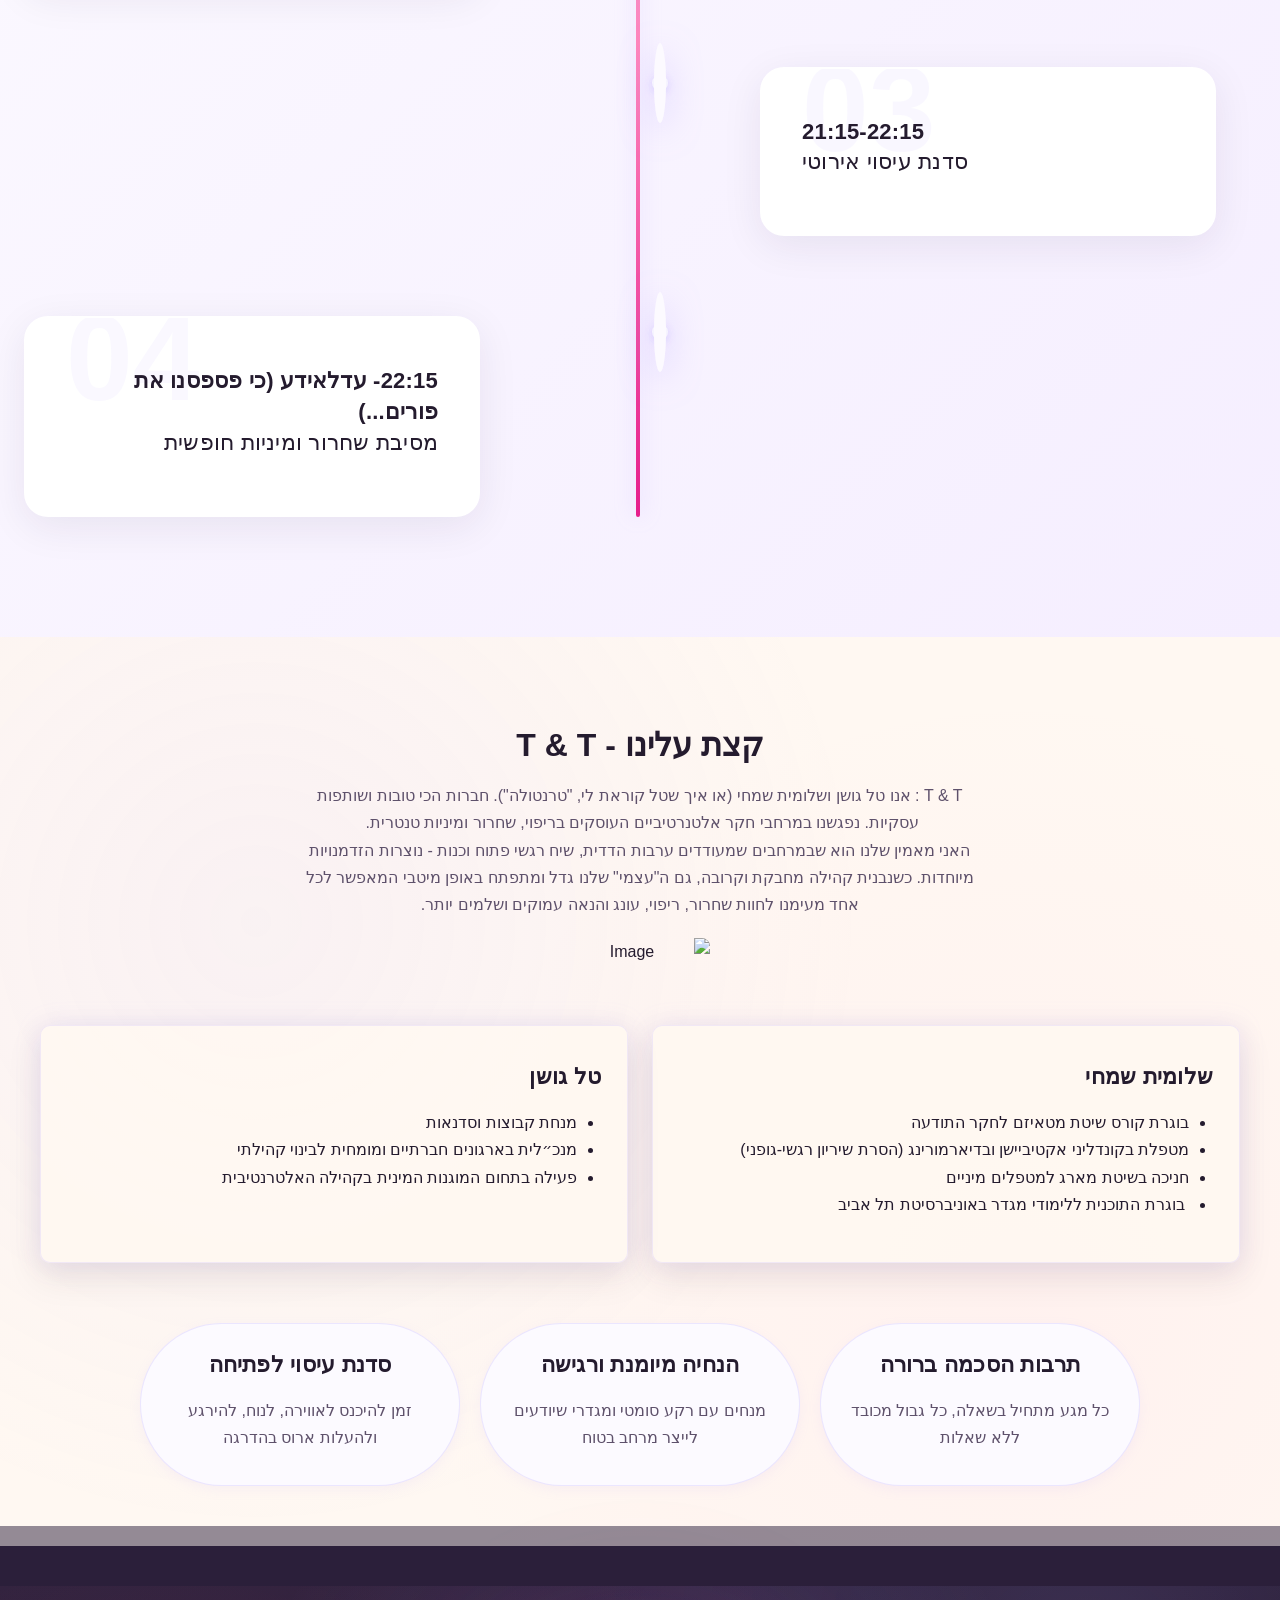
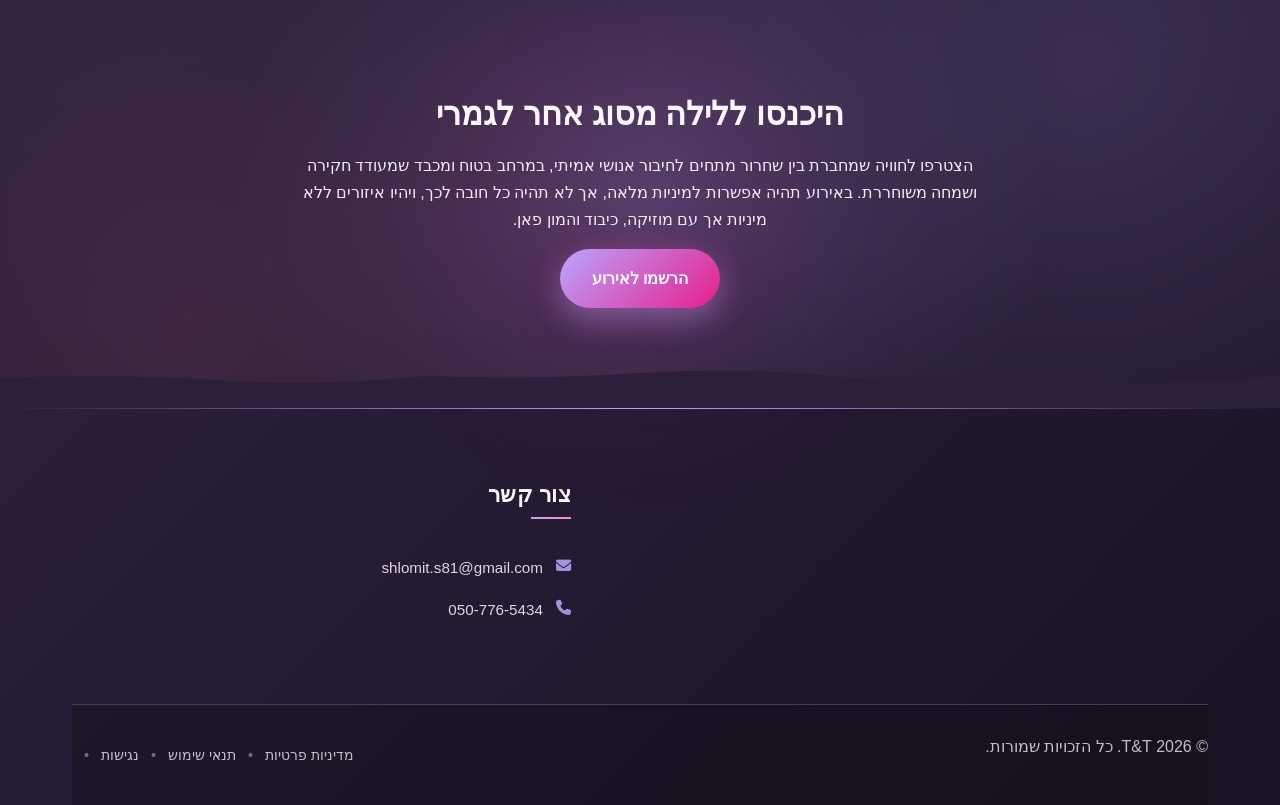
==== commit a6f35568: "Publish: Full site sync" ====
--- a/index.html
+++ b/index.html
@@ -553,7 +553,7 @@
       <a href="/" class="logo-link" style="color: rgb(36, 27, 46) !important;">
         <img src="/assets/t-t-events-and-experiences-logo-1773248964781-0slvv7.webp?v=1773248965121-ynnixu" alt="T&amp;T" class="logo zappy-editable-image" data-image-type="logo" data-original-position="static" style="position: relative;" data-element-type="image" data-element-id="img-1773270565828-bteb2vy9f" data-resize-handler-attached="true">
       </a>
-    </div><ul class="nav-menu" id="navMenu"><li><a href="#zappy-section-3">להרשמה</a></li></ul></div>
+    </div><ul class="nav-menu" id="navMenu"></ul></div>
     
     
     
@@ -1031,7 +1031,7 @@
       
       <!-- CTA Row -->
       <div class="index-hero-cta-row" style="text-align: center !important; display: flex !important; justify-content: center !important; align-items: flex-start !important; width: 100% !important;">
-        <a href="#https://forms.gle/dmoj5BGZA29bovmg6" class="index-hero-btn-primary btn btn-primary" data-element-type="button" data-element-id="btn-1773245053430-p80j5rzd8" data-native-element="true" style="outline: none; border-color: var(--primary-color, var(--primary, #8B0000)) !important; color: rgb(255, 255, 255) !important; background-color: var(--primary-color, var(--primary, #8B0000)) !important; background-image: none !important;">הרשמה לאירוע</a>
+        <a href="https://docs.google.com/forms/d/e/1FAIpQLScyCDM24zpe6y_FkqQQ-1tdtfMQ0VETSTPiwWZzlEuylU0bng/viewform?usp=header" class="index-hero-btn-primary btn btn-primary" data-element-type="button" data-element-id="btn-1773245053430-p80j5rzd8" data-native-element="true" style="outline: none; border-color: var(--primary-color, var(--primary, #8B0000)) !important; color: rgb(255, 255, 255) !important; background-color: var(--primary-color, var(--primary, #8B0000)) !important; background-image: none !important;" target="_blank" rel="noopener noreferrer">הרשמה לאירוע</a>
         
       </div>
     </div>
@@ -1473,7 +1473,7 @@
       <h2>היכנסו ללילה מסוג אחר לגמרי</h2>
       <p>הצטרפו לחוויה שמחברת בין שחרור מתחים לחיבור אנושי אמיתי, במרחב בטוח ומכבד שמעודד חקירה ושמחה משוחררת. באירוע תהיה אפשרות למיניות מלאה, אך לא תהיה כל חובה לכך, ויהיו איזורים ללא מיניות אך עם מוזיקה, כיבוד והמון פאן.</p>
       <div class="index-cta-buttons" style="text-align: center !important; display: flex !important; justify-content: center !important; align-items: flex-start !important; width: 100% !important;">
-        <a href="https://t-t.zappy5.app/" class="btn-cta-primary" data-element-type="button" data-element-id="btn-1773325028682-8wsfmxy0l" data-native-element="true" style="outline: none; border-color: transparent !important; color: rgb(255, 255, 255) !important; background-color: transparent !important; background-image: linear-gradient(135deg, rgb(185, 166, 255), rgb(230, 30, 140)) !important;" target="_blank" rel="noopener noreferrer">הרשמו לאירוע</a>
+        <a href="https://docs.google.com/forms/d/e/1FAIpQLScyCDM24zpe6y_FkqQQ-1tdtfMQ0VETSTPiwWZzlEuylU0bng/viewform?usp=header" class="btn-cta-primary" data-element-type="button" data-element-id="btn-1773325028682-8wsfmxy0l" data-native-element="true" style="outline: none; border-color: transparent !important; color: rgb(255, 255, 255) !important; background-color: transparent !important; background-image: linear-gradient(135deg, rgb(185, 166, 255), rgb(230, 30, 140)) !important;" target="_blank" rel="noopener noreferrer">הרשמו לאירוע</a>
         
       </div>
     </div>
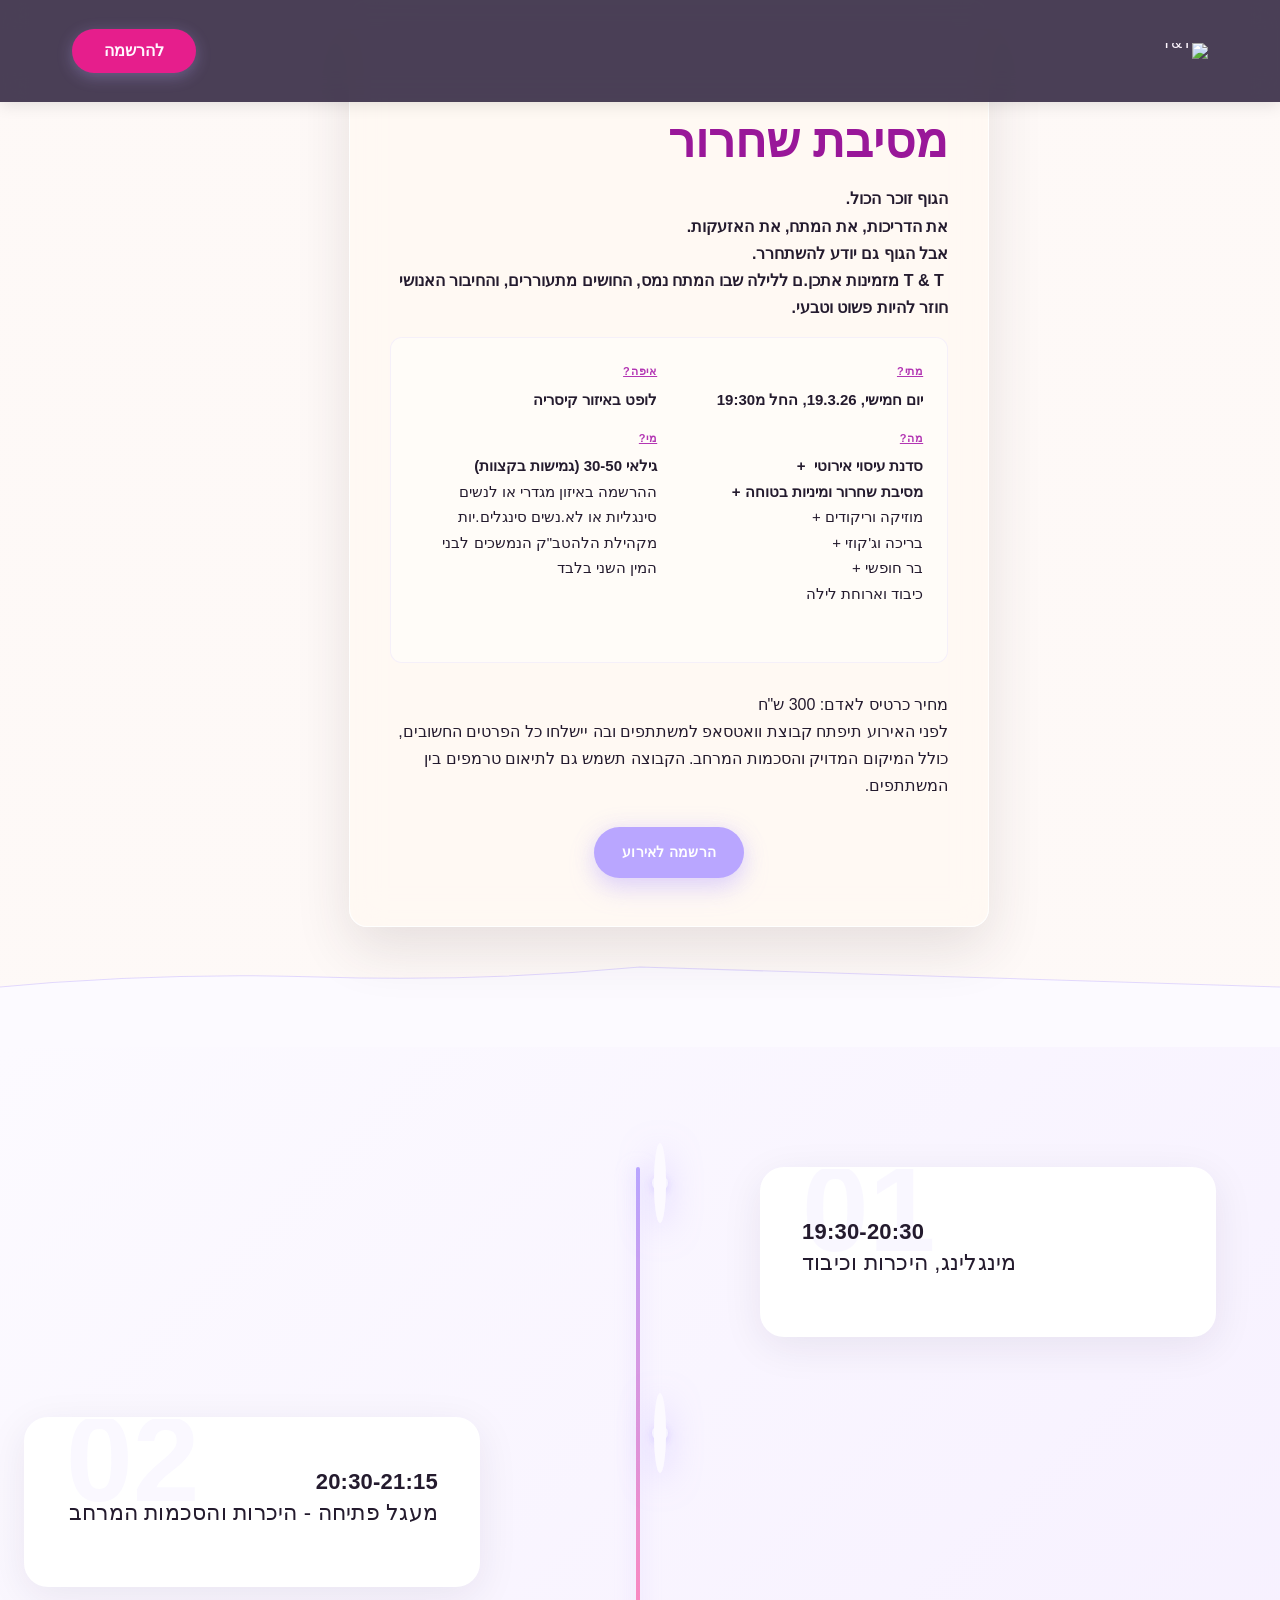
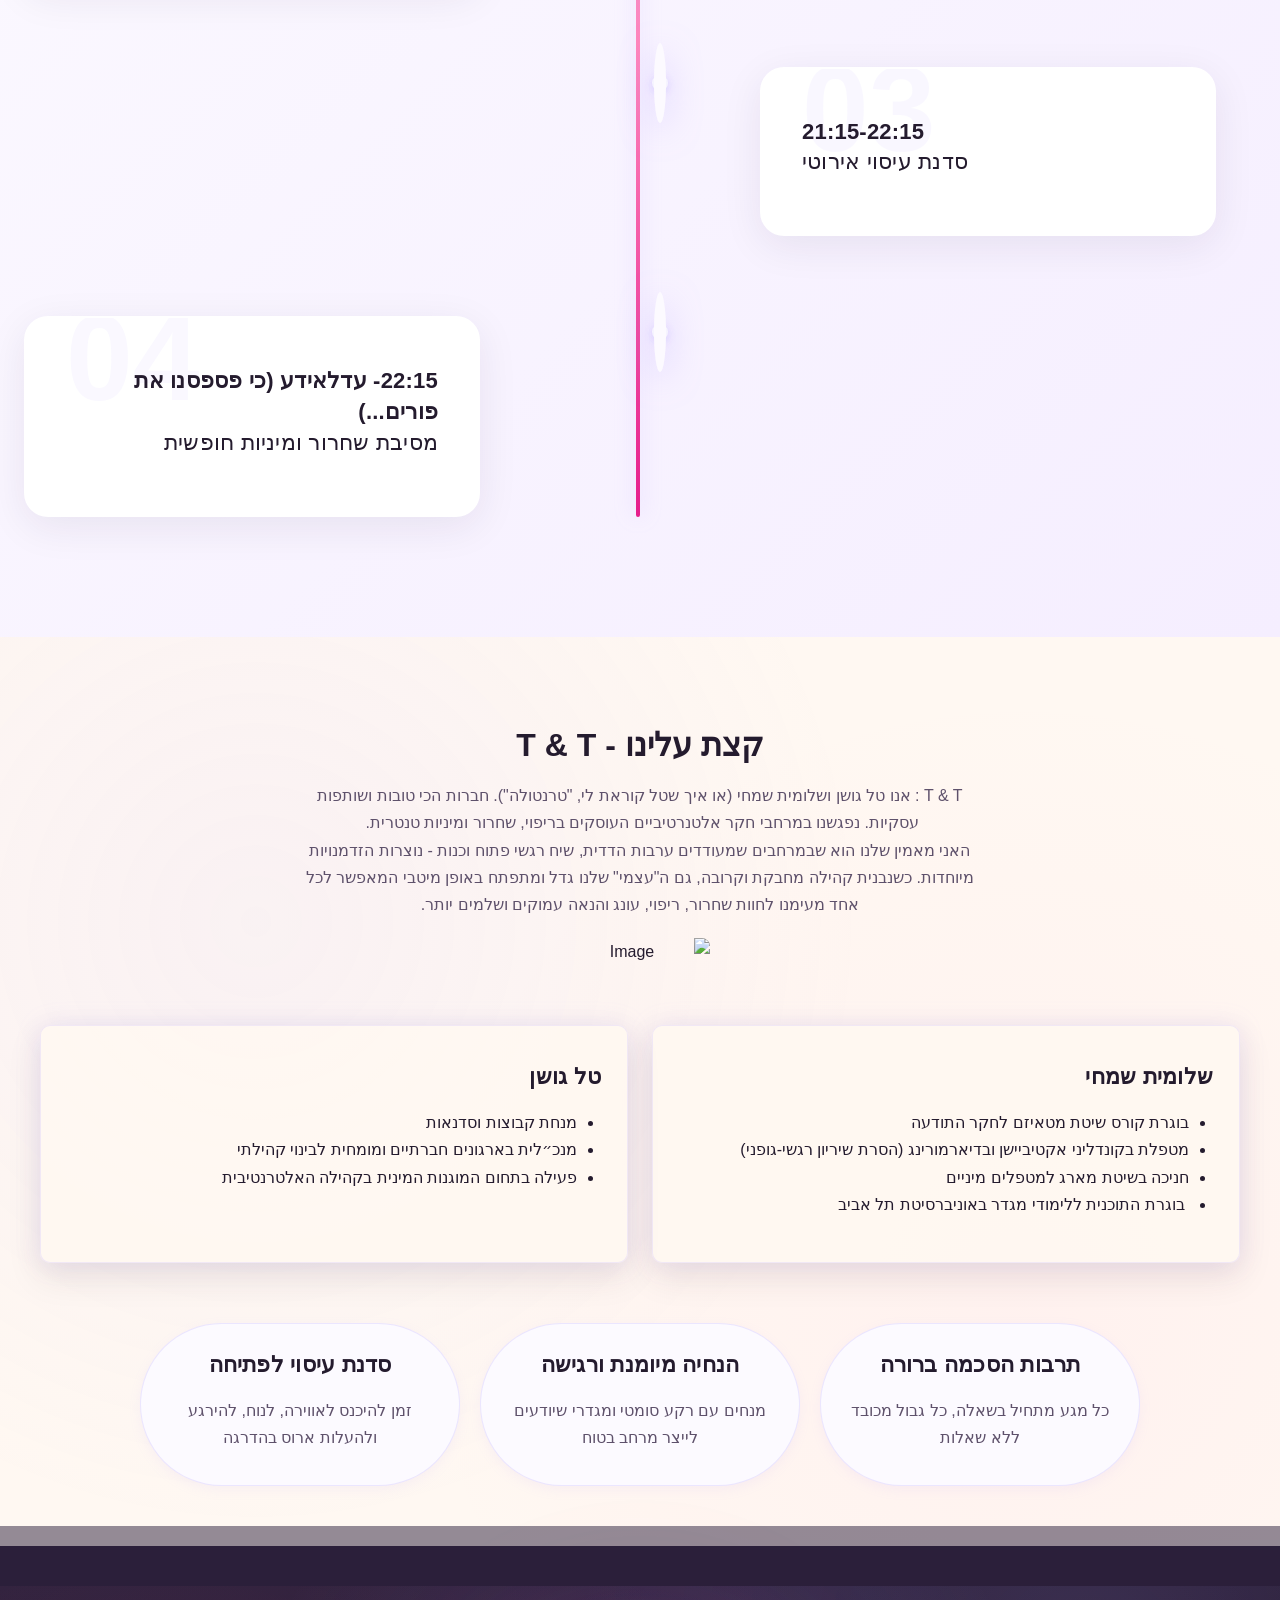
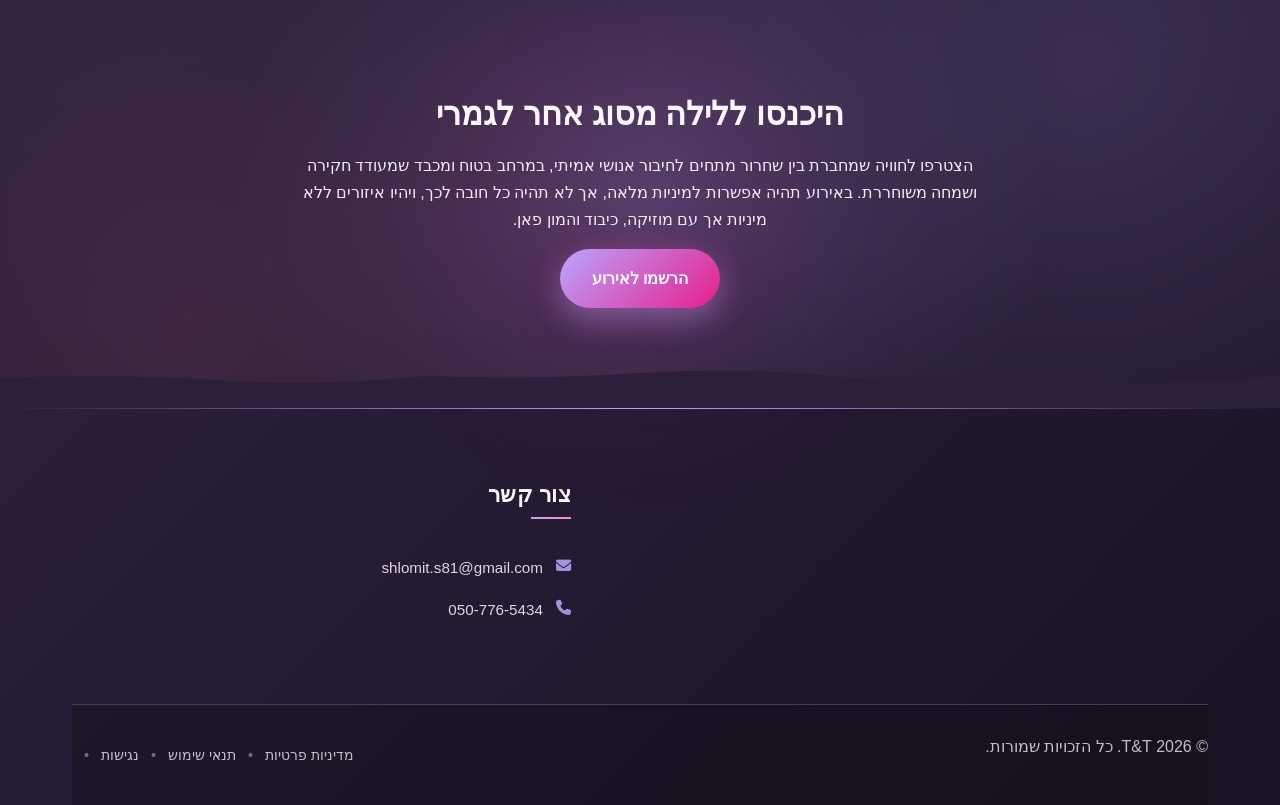
==== commit 5fc7b131: "Background sync: Progressive GitHub Sync" ====
--- a/index.html
+++ b/index.html
@@ -534,16 +534,16 @@
 
   <nav class="navbar" dir="rtl">
   <button class="mobile-toggle" id="mobileToggle" aria-label="תפריט" data-element-type="button" data-element-id="btn-1773267801933-qqcnd37tu" data-native-element="true">
-    <svg class="hamburger-icon" width="24" height="24" viewbox="0 0 24 24" fill="none" style="width: 24px !important; height: 24px !important; display: block !important;">
+    <svg class="hamburger-icon" width="24" height="24" viewBox="0 0 24 24" fill="none" style="width: 24px !important; height: 24px !important; display: block !important;">
       <path d="M3 12h18M3 6h18M3 18h18" stroke="currentColor" stroke-width="2" stroke-linecap="round"></path>
     </svg>
-    <svg class="close-icon" width="24" height="24" viewbox="0 0 24 24" fill="none" style="display: none !important; width: 24px !important; height: 24px !important;">
+    <svg class="close-icon" width="24" height="24" viewBox="0 0 24 24" fill="none" style="display: none !important; width: 24px !important; height: 24px !important;">
       <path d="M18 6L6 18M6 6l12 12" stroke="currentColor" stroke-width="2" stroke-linecap="round"></path>
     </svg>
   </button>
   
   <button class="phone-header-btn" aria-label="התקשר" data-element-type="button" data-element-id="btn-1773267801933-v3cj1zqes" data-native-element="true">
-    <svg width="24" height="24" viewbox="0 0 24 24" fill="currentColor" style="width: 24px; height: 24px;">
+    <svg width="24" height="24" viewBox="0 0 24 24" fill="currentColor" style="width: 24px; height: 24px;">
       <path d="M22 16.92v3a2 2 0 0 1-2.18 2 19.79 19.79 0 0 1-8.63-3.07 19.5 19.5 0 0 1-6-6 19.79 19.79 0 0 1-3.07-8.67A2 2 0 0 1 4.11 2h3a2 2 0 0 1 2 1.72 12.84 12.84 0 0 0 .7 2.81 2 2 0 0 1-.45 2.11L8.09 9.91a16 16 0 0 0 6 6l1.27-1.27a2 2 0 0 1 2.11-.45 12.84 12.84 0 0 0 2.81.7A2 2 0 0 1 22 16.92z"></path>
     </svg>
   </button>
@@ -551,7 +551,7 @@
   <div class="nav-container">
     <div class="nav-right-group"><div class="nav-brand">
       <a href="/" class="logo-link" style="color: rgb(36, 27, 46) !important;">
-        <img src="/assets/t-t-events-and-experiences-logo-1773248964781-0slvv7.webp?v=1773248965121-ynnixu" alt="T&amp;T" class="logo zappy-editable-image" data-image-type="logo" data-original-position="static" style="position: relative;" data-element-type="image" data-element-id="img-1773270565828-bteb2vy9f" data-resize-handler-attached="true">
+        <img src="/assets/t-t-events-and-experiences-logo-1773248964781-0slvv7.webp?v=1773248965121-ynnixu" alt="T&amp;T" class="logo zappy-editable-image" data-image-type="logo" data-original-position="static" style="position: relative;" data-element-type="image" data-element-id="img-1773270565828-bteb2vy9f">
       </a>
     </div><ul class="nav-menu" id="navMenu"></ul></div>
     
@@ -1013,7 +1013,7 @@
       <div class="index-hero-event-module">
         <div class="index-hero-event-item" style="justify-content: flex-start; width: 100%; text-align: right; margin-left: 0px; margin-right: 0px;">
           <span class="index-hero-event-label" style=""><font color="#b336b3"><u>מתי?</u></font></span>
-          <span class="index-hero-event-value" style="">יום חמישי, 19.3.26</span>
+          <span class="index-hero-event-value" style="">יום חמישי, 19.3.26, החל מ19:30</span>
         </div>
         <div class="index-hero-event-item">
           <span class="index-hero-event-label" style=""><font color="#b336b3"><u>איפה?</u></font></span>
@@ -1039,13 +1039,13 @@
   
   <!-- Bottom Divider: Soft Gradient Mist with Temple Arch Contour -->
   <div class="index-hero-divider-wrapper">
-    <svg aria-hidden="true" viewbox="0 0 1200 120" preserveaspectratio="none" xmlns="http://www.w3.org/2000/svg">
+    <svg aria-hidden="true" viewBox="0 0 1200 120" preserveAspectRatio="none" xmlns="http://www.w3.org/2000/svg">
       <defs>
-        <lineargradient id="index-hero-mist-gradient" x1="0%" y1="0%" x2="0%" y2="100%">
+        <linearGradient id="index-hero-mist-gradient" x1="0%" y1="0%" x2="0%" y2="100%">
           <stop offset="0%" style="stop-color:#B9A6FF;stop-opacity:0.25"></stop>
           <stop offset="50%" style="stop-color:#FF86BC;stop-opacity:0.18"></stop>
           <stop offset="100%" style="stop-color:#FCFAFF;stop-opacity:0.95"></stop>
-        </lineargradient>
+        </linearGradient>
       </defs>
       <path d="M0,120 L0,60 Q150,45 300,50 T600,40 Q750,45 900,50 T1200,60 L1200,120 Z" fill="var(--bg-light)"></path>
       <path d="M0,60 Q150,45 300,50 T600,40 Q750,45 900,50 T1200,60" fill="var(--bg-light)" stroke="var(--primary)" stroke-width="1" opacity="0.4"></path>
@@ -1442,19 +1442,19 @@
   </div>
 
   <div class="index-testimonials-section__divider-wrapper" id="zappy-section-27">
-    <svg aria-hidden="true" viewbox="0 0 1200 60" preserveaspectratio="none" xmlns="http://www.w3.org/2000/svg">
+    <svg aria-hidden="true" viewBox="0 0 1200 60" preserveAspectRatio="none" xmlns="http://www.w3.org/2000/svg">
       <defs>
-        <pattern id="sparkle-dust-pattern" x="0" y="0" width="40" height="40" patternunits="userSpaceOnUse">
+        <pattern id="sparkle-dust-pattern" x="0" y="0" width="40" height="40" patternUnits="userSpaceOnUse">
           <circle cx="5" cy="5" r="0.8" fill="rgba(185,166,255,0.15)"></circle>
           <circle cx="20" cy="15" r="0.6" fill="rgba(255,134,188,0.12)"></circle>
           <circle cx="35" cy="8" r="0.7" fill="rgba(230,30,140,0.10)"></circle>
           <circle cx="12" cy="28" r="0.5" fill="rgba(185,166,255,0.08)"></circle>
           <circle cx="30" cy="32" r="0.6" fill="rgba(255,134,188,0.10)"></circle>
         </pattern>
-        <lineargradient id="sparkle-fade" x1="0%" y1="0%" x2="0%" y2="100%">
+        <linearGradient id="sparkle-fade" x1="0%" y1="0%" x2="0%" y2="100%">
           <stop offset="0%" style="stop-color:rgba(185,166,255,0.18);stop-opacity:1"></stop>
           <stop offset="100%" style="stop-color:rgba(185,166,255,0);stop-"></stop>
-        </lineargradient>
+        </linearGradient>
       </defs>
       <path d="M0,60 L0,0 L1200,0 L1200,60 Z" fill="#2B1F3A" opacity="0.5"></path>
       <path d="M0,60 L0,20 L1200,20 L1200,60 Z" fill="#2B1F3A"></path>
@@ -1480,7 +1480,7 @@
     <div class="index-cta-glow-orb"></div>
   </div>
   <div class="index-cta-divider-wrapper">
-    <svg aria-hidden="true" viewbox="0 0 1200 60" preserveaspectratio="none" xmlns="http://www.w3.org/2000/svg">
+    <svg aria-hidden="true" viewBox="0 0 1200 60" preserveAspectRatio="none" xmlns="http://www.w3.org/2000/svg">
       <path d="M0,60 L0,30 Q100,25 200,32 T400,28 Q500,32 600,25 T800,30 Q900,28 1000,32 T1200,28 L1200,60 Z" fill="#2B1F3A"></path>
     </svg>
   </div>
